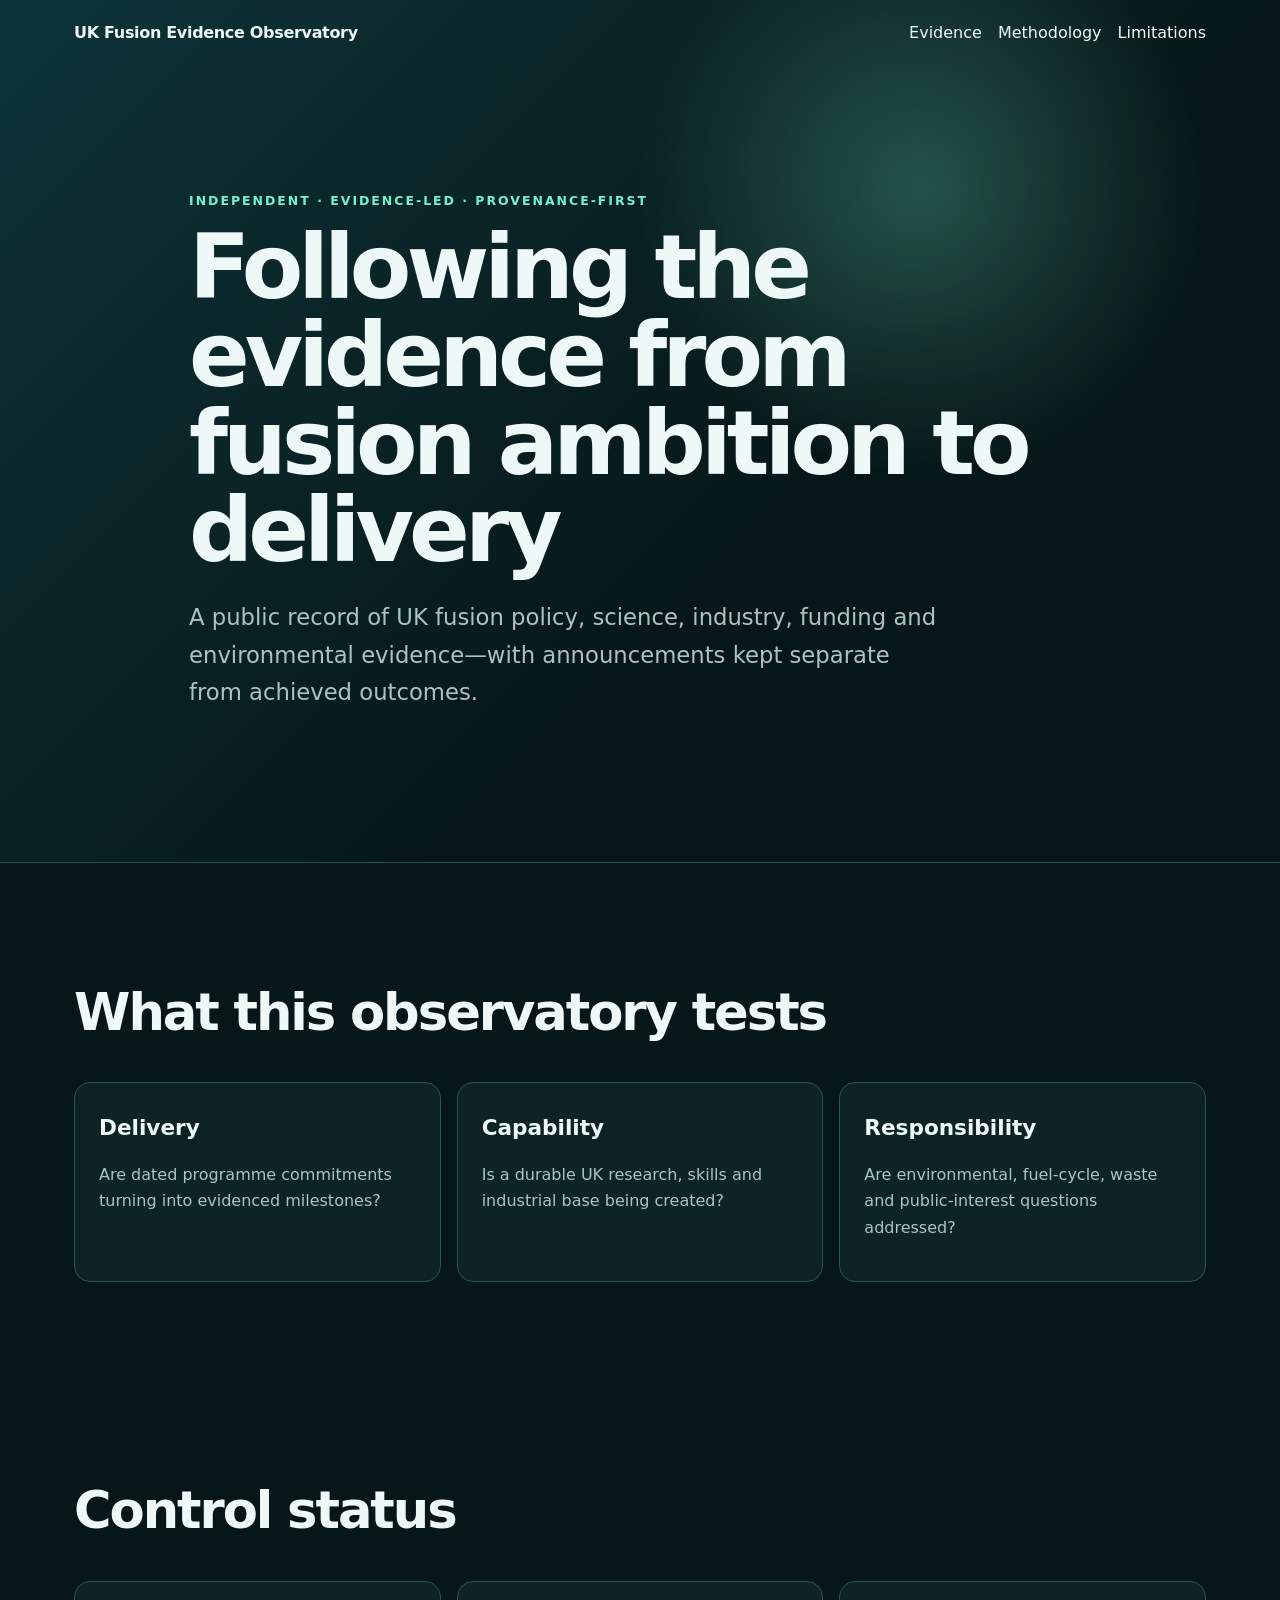
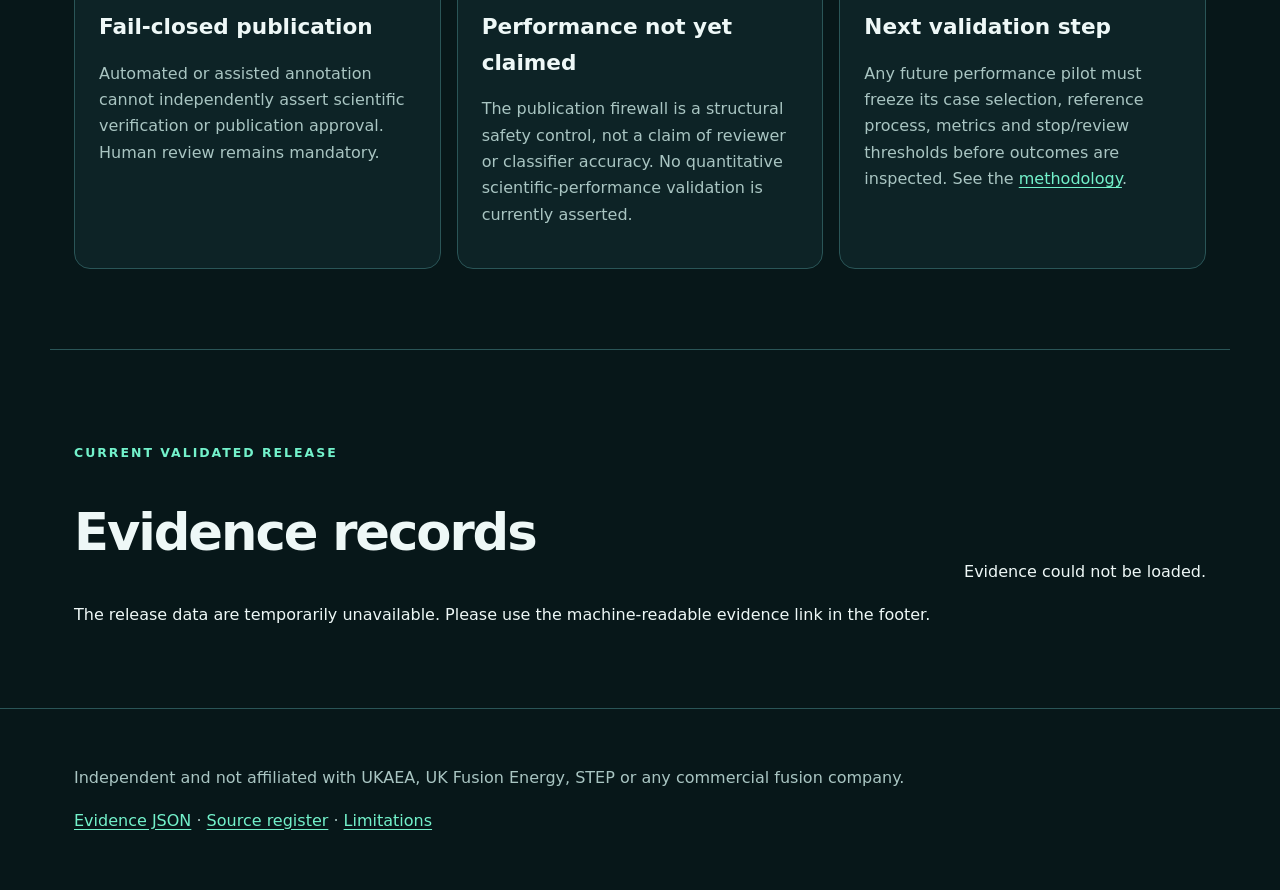
==== docs/index.html @ de103d36 "public: distinguish architectural controls from performance validation" ====
<!doctype html>
<html lang="en-GB">
<head>
  <meta charset="utf-8">
  <meta name="viewport" content="width=device-width, initial-scale=1">
  <meta name="description" content="Independent, evidence-led monitoring of UK fusion science, delivery, industry and environmental evidence.">
  <title>UK Fusion Evidence Observatory</title>
  <link rel="stylesheet" href="assets/styles.css">
  <script defer src="assets/app.js"></script>
</head>
<body>
  <a class="skip-link" href="#main">Skip to evidence</a>
  <header class="hero">
    <nav aria-label="Primary navigation">
      <a class="brand" href="index.html">UK Fusion Evidence Observatory</a>
      <div>
        <a href="#evidence">Evidence</a>
        <a href="methodology.html">Methodology</a>
        <a href="limitations.html">Limitations</a>
      </div>
    </nav>
    <div class="hero-copy">
      <p class="eyebrow">Independent · evidence-led · provenance-first</p>
      <h1>Following the evidence from fusion ambition to delivery</h1>
      <p class="lede">A public record of UK fusion policy, science, industry, funding and environmental evidence—with announcements kept separate from achieved outcomes.</p>
    </div>
  </header>
  <main id="main">
    <section class="principles" aria-labelledby="principles-title">
      <h2 id="principles-title">What this observatory tests</h2>
      <div class="grid">
        <article><h3>Delivery</h3><p>Are dated programme commitments turning into evidenced milestones?</p></article>
        <article><h3>Capability</h3><p>Is a durable UK research, skills and industrial base being created?</p></article>
        <article><h3>Responsibility</h3><p>Are environmental, fuel-cycle, waste and public-interest questions addressed?</p></article>
      </div>
    </section>
    <section class="principles" aria-labelledby="validation-title">
      <h2 id="validation-title">Control status</h2>
      <div class="grid">
        <article><h3>Fail-closed publication</h3><p>Automated or assisted annotation cannot independently assert scientific verification or publication approval. Human review remains mandatory.</p></article>
        <article><h3>Performance not yet claimed</h3><p>The publication firewall is a structural safety control, not a claim of reviewer or classifier accuracy. No quantitative scientific-performance validation is currently asserted.</p></article>
        <article><h3>Next validation step</h3><p>Any future performance pilot must freeze its case selection, reference process, metrics and stop/review thresholds before outcomes are inspected. See the <a href="methodology.html">methodology</a>.</p></article>
      </div>
    </section>
    <section id="evidence" class="evidence" aria-labelledby="evidence-title">
      <div class="section-heading">
        <div><p class="eyebrow">Current validated release</p><h2 id="evidence-title">Evidence records</h2></div>
        <p id="release-status" role="status">Loading validated evidence…</p>
      </div>
      <div id="evidence-list" class="records"></div>
      <noscript><p>JavaScript is required to display the evidence records. The JSON remains available in <a href="data/current/evidence.json">machine-readable form</a>.</p></noscript>
    </section>
  </main>
  <footer>
    <p>Independent and not affiliated with UKAEA, UK Fusion Energy, STEP or any commercial fusion company.</p>
    <p><a href="data/current/evidence.json">Evidence JSON</a> · <a href="data/current/sources.json">Source register</a> · <a href="limitations.html">Limitations</a></p>
  </footer>
</body>
</html>
---- docs/assets/styles.css ----
:root {
  color-scheme: dark;
  --ink: #eef8f7;
  --muted: #a9c5c2;
  --surface: #0d2326;
  --surface-2: #123338;
  --line: #2a5557;
  --accent: #73f2cb;
  --warm: #ffd27a;
  font-family: Inter, ui-sans-serif, system-ui, -apple-system, BlinkMacSystemFont, "Segoe UI", sans-serif;
}
* { box-sizing: border-box; }
html { scroll-behavior: smooth; }
body { margin: 0; background: #071719; color: var(--ink); line-height: 1.65; }
a { color: var(--accent); text-underline-offset: .2em; }
a:hover { text-decoration-thickness: .16em; }
.skip-link { position: absolute; left: -9999px; top: 1rem; background: white; color: #111; padding: .75rem 1rem; z-index: 3; }
.skip-link:focus { left: 1rem; }
nav { max-width: 1180px; margin: auto; padding: 1.25rem 1.5rem; display: flex; align-items: center; justify-content: space-between; gap: 1.5rem; }
nav div { display: flex; flex-wrap: wrap; gap: 1rem; }
nav a { color: var(--ink); text-decoration: none; }
.brand { font-weight: 800; letter-spacing: -.02em; }
.hero { min-height: 620px; background: radial-gradient(circle at 72% 22%, rgba(115,242,203,.26), transparent 25%), linear-gradient(135deg, #0d3439, #071719 60%); border-bottom: 1px solid var(--line); }
.hero-copy { max-width: 950px; margin: auto; padding: 7rem 1.5rem 8rem; }
.eyebrow { color: var(--accent); font-size: .78rem; text-transform: uppercase; letter-spacing: .16em; font-weight: 800; }
h1 { max-width: 16ch; font-size: clamp(2.8rem, 7vw, 6.3rem); line-height: .98; letter-spacing: -.055em; margin: .4rem 0 1.5rem; }
.lede { max-width: 760px; color: var(--muted); font-size: clamp(1.1rem, 2.2vw, 1.42rem); }
main section, .prose { max-width: 1180px; margin: auto; padding: 5rem 1.5rem; }
h2 { font-size: clamp(2rem, 4vw, 3.4rem); letter-spacing: -.04em; line-height: 1.05; }
.grid { display: grid; grid-template-columns: repeat(3, 1fr); gap: 1rem; }
.grid article, .record { background: var(--surface); border: 1px solid var(--line); border-radius: 1rem; padding: 1.5rem; }
.grid h3, .record h3 { font-size: 1.35rem; margin: .2rem 0 .6rem; }
.grid p, .record p { color: var(--muted); }
.evidence { border-top: 1px solid var(--line); }
.section-heading { display: flex; justify-content: space-between; align-items: end; gap: 2rem; }
.records { display: grid; gap: 1rem; }
.record-meta { color: var(--accent) !important; font-size: .78rem; text-transform: uppercase; letter-spacing: .08em; }
.limitation { border-left: 3px solid var(--warm); padding-left: 1rem; }
.page-header { background: var(--surface); border-bottom: 1px solid var(--line); }
.prose { max-width: 780px; min-height: 70vh; }
.prose h1 { font-size: clamp(2.7rem, 6vw, 5rem); }
.prose h2 { margin-top: 2.5rem; font-size: 1.8rem; }
.prose li { margin-bottom: .65rem; }
footer { border-top: 1px solid var(--line); color: var(--muted); padding: 2.5rem max(1.5rem, calc((100% - 1132px)/2)); }
@media (max-width: 720px) {
  nav, .section-heading { align-items: flex-start; flex-direction: column; }
  .grid { grid-template-columns: 1fr; }
  .hero { min-height: auto; }
  .hero-copy { padding-top: 4rem; padding-bottom: 5rem; }
}
@media (prefers-reduced-motion: reduce) { html { scroll-behavior: auto; } }
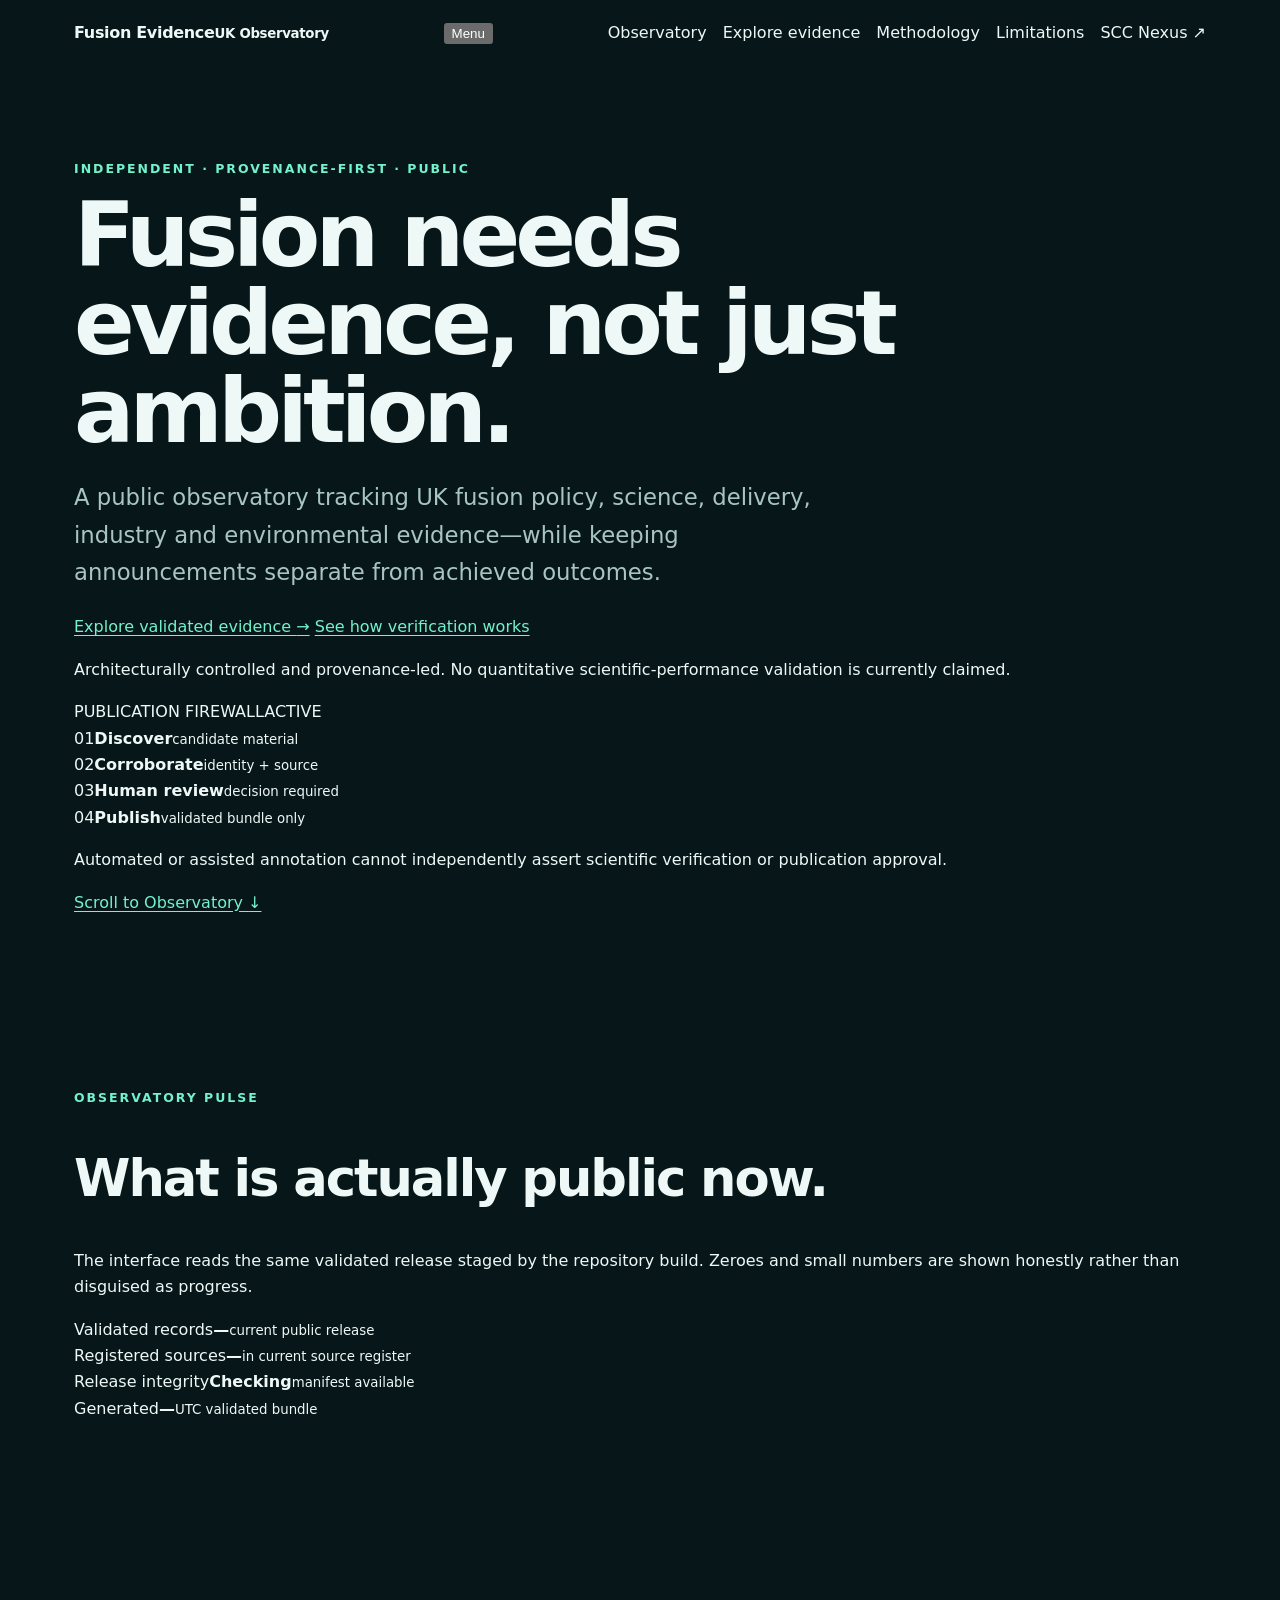
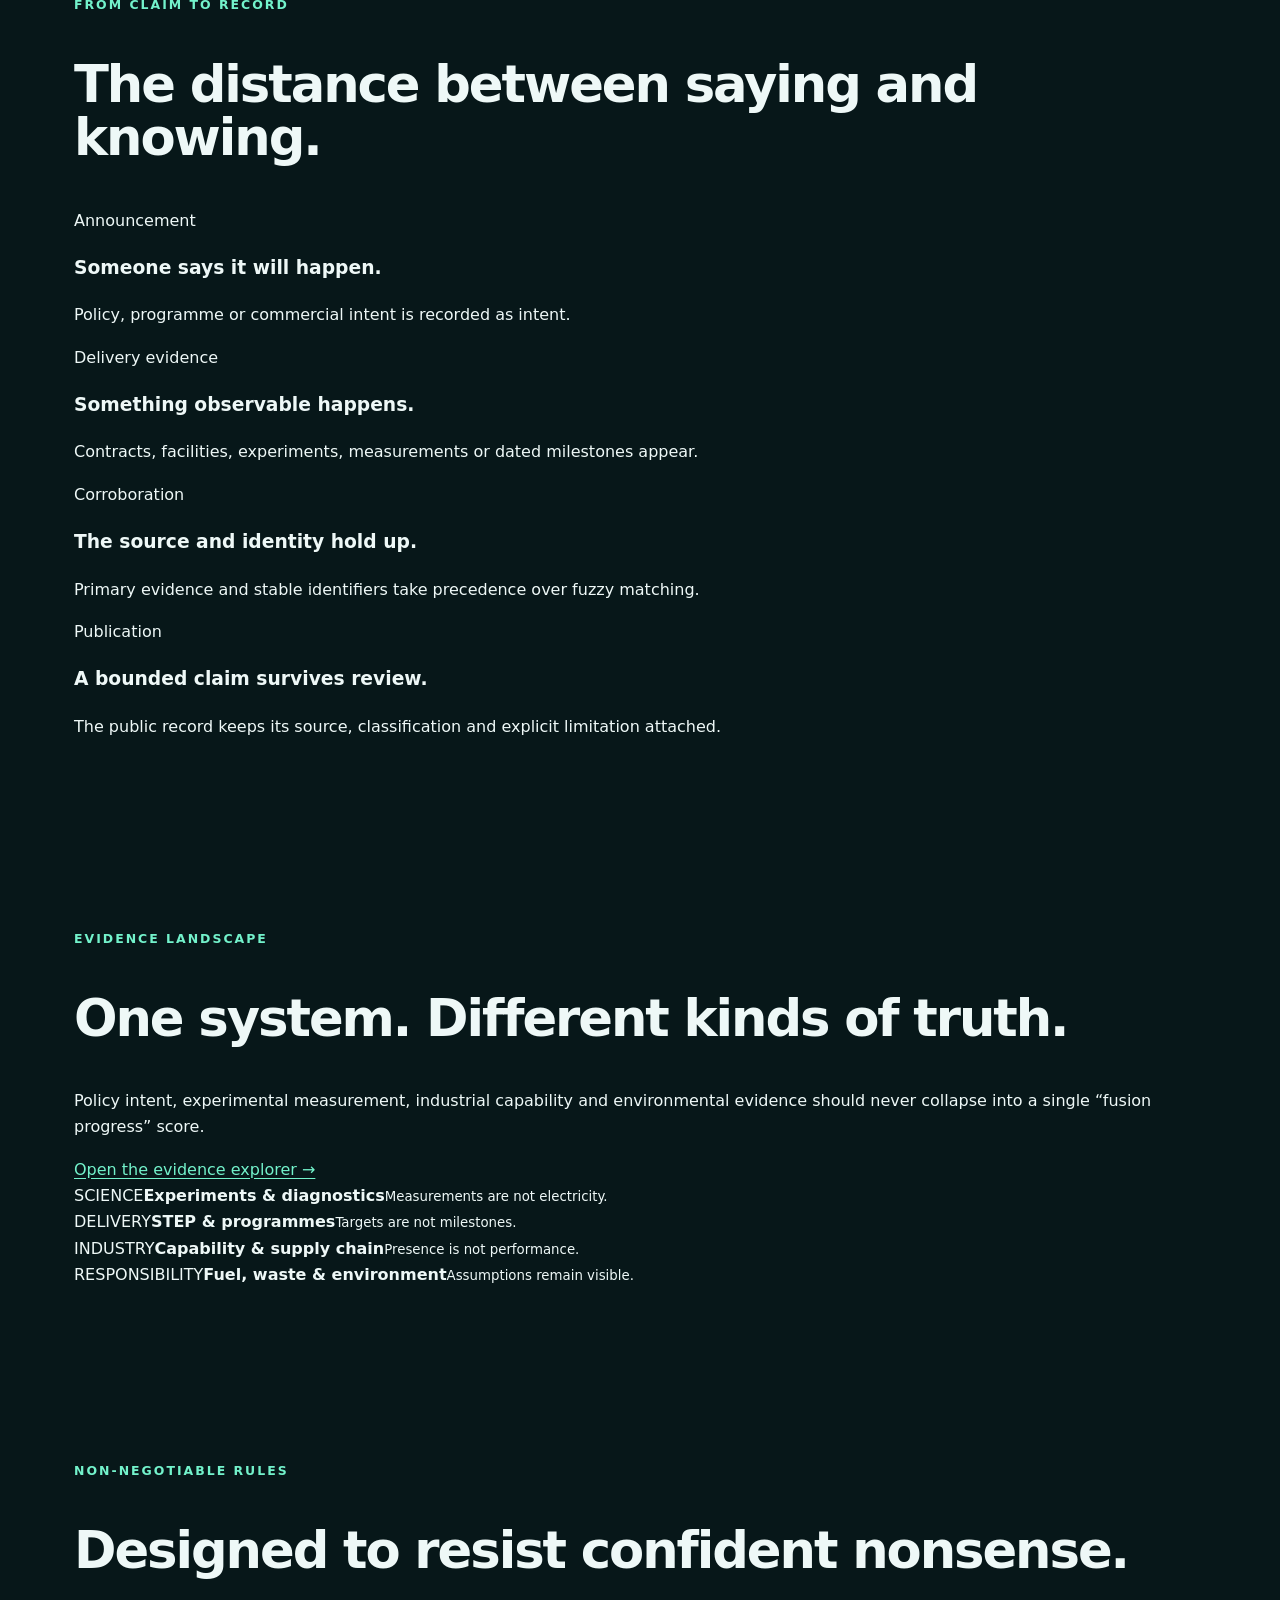
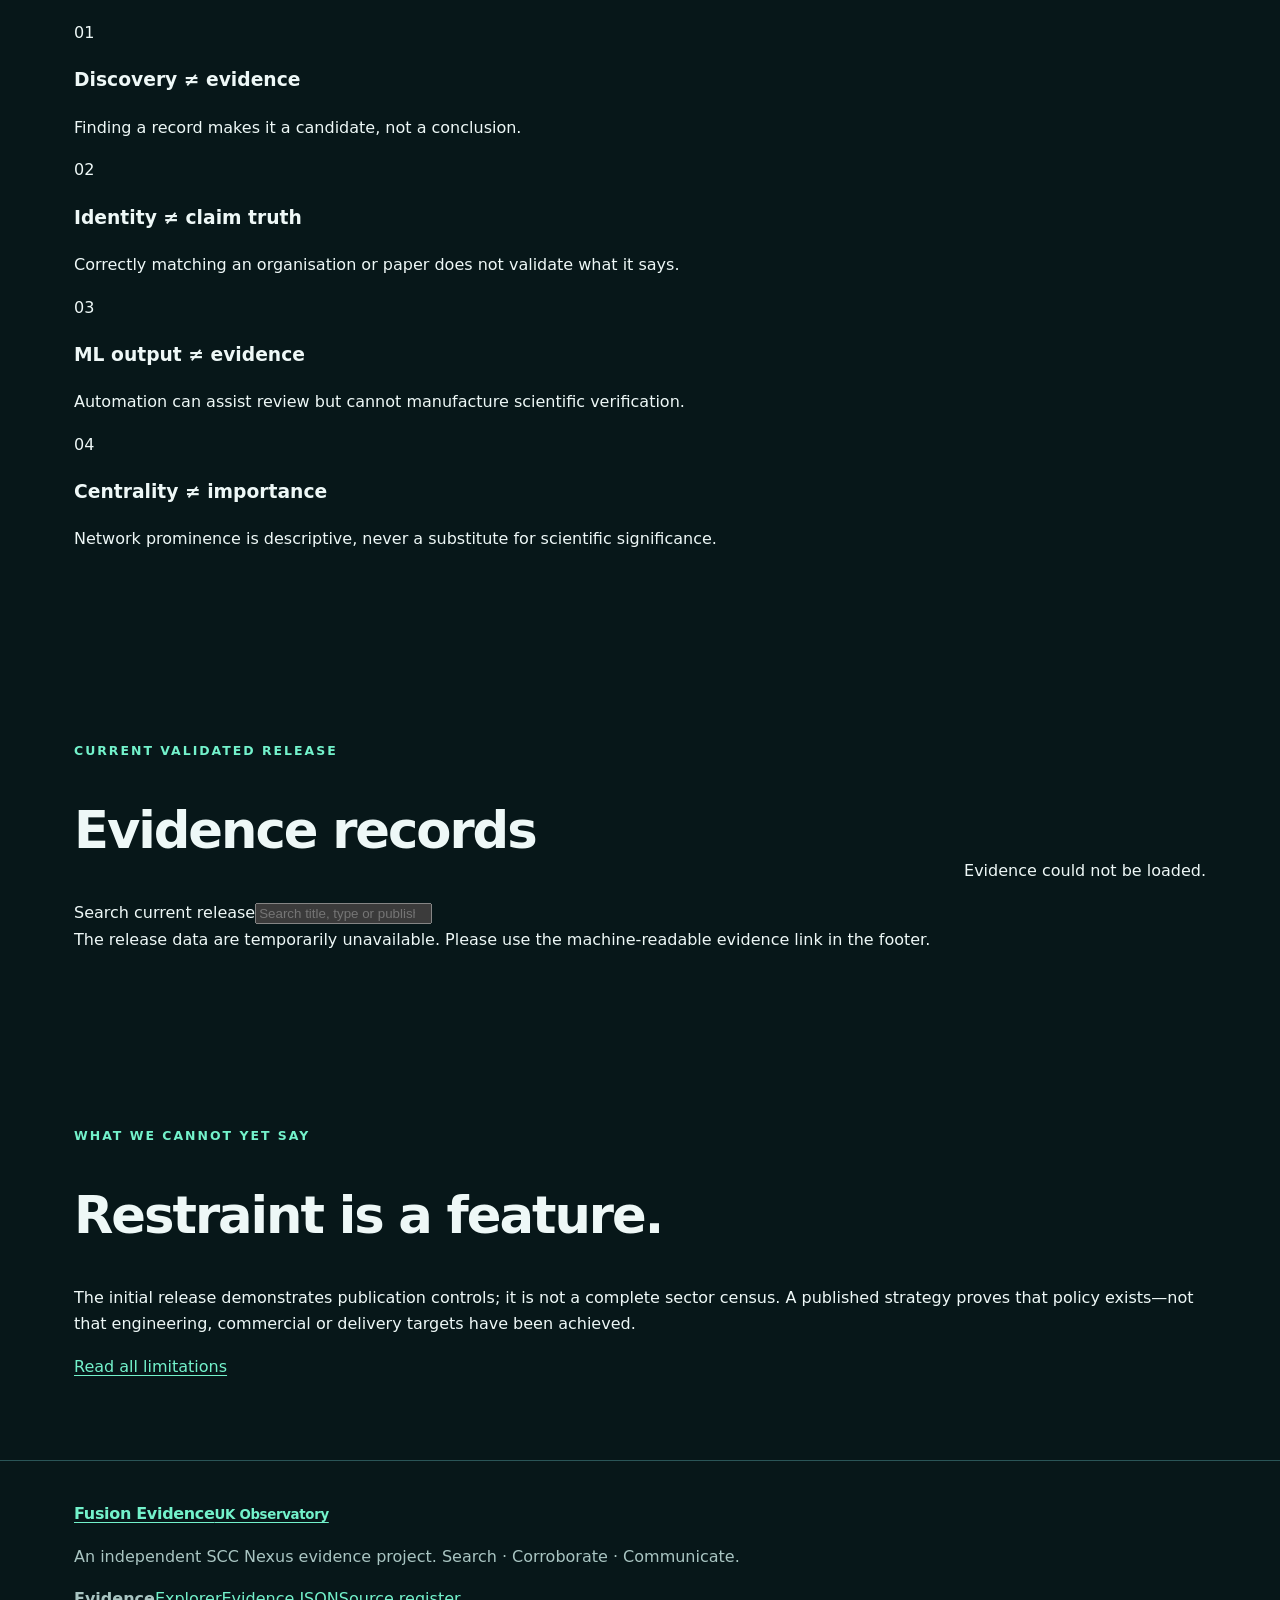
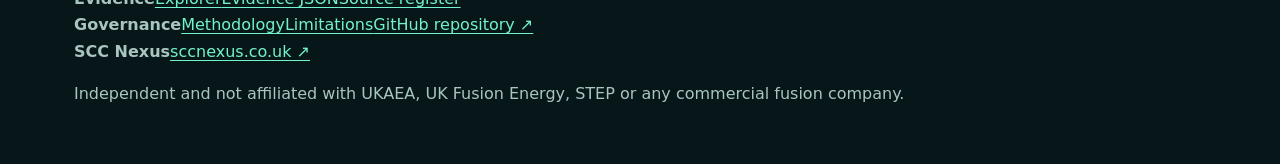
==== commit 1772bc4c: "docs: rebuild observatory homepage for website v2" ====
--- a/docs/index.html
+++ b/docs/index.html
@@ -1,59 +1,132 @@
 <!doctype html>
-<html lang="en-GB">
+<html lang="en-GB" data-theme="auto">
 <head>
   <meta charset="utf-8">
   <meta name="viewport" content="width=device-width, initial-scale=1">
-  <meta name="description" content="Independent, evidence-led monitoring of UK fusion science, delivery, industry and environmental evidence.">
-  <title>UK Fusion Evidence Observatory</title>
+  <meta name="description" content="Independent, provenance-first monitoring of UK fusion science, programme delivery, industry and environmental evidence.">
+  <meta name="theme-color" content="#071315">
+  <title>UK Fusion Evidence Observatory · Evidence before conclusion</title>
   <link rel="stylesheet" href="assets/styles.css">
   <script defer src="assets/app.js"></script>
 </head>
 <body>
   <a class="skip-link" href="#main">Skip to evidence</a>
-  <header class="hero">
-    <nav aria-label="Primary navigation">
-      <a class="brand" href="index.html">UK Fusion Evidence Observatory</a>
-      <div>
-        <a href="#evidence">Evidence</a>
+  <header class="site-header" data-header>
+    <nav class="nav-shell" aria-label="Primary navigation">
+      <a class="brand" href="index.html" aria-label="UK Fusion Evidence Observatory home">
+        <span class="brand-mark" aria-hidden="true"></span>
+        <span><strong>Fusion Evidence</strong><small>UK Observatory</small></span>
+      </a>
+      <button class="menu-toggle" type="button" aria-expanded="false" aria-controls="primary-links"><span></span><span></span><span></span><span class="sr-only">Menu</span></button>
+      <div class="nav-links" id="primary-links">
+        <a href="#pulse">Observatory</a>
+        <a href="explore.html">Explore evidence</a>
         <a href="methodology.html">Methodology</a>
         <a href="limitations.html">Limitations</a>
+        <a class="nav-cta" href="https://www.sccnexus.co.uk/" rel="noopener">SCC Nexus ↗</a>
       </div>
     </nav>
-    <div class="hero-copy">
-      <p class="eyebrow">Independent · evidence-led · provenance-first</p>
-      <h1>Following the evidence from fusion ambition to delivery</h1>
-      <p class="lede">A public record of UK fusion policy, science, industry, funding and environmental evidence—with announcements kept separate from achieved outcomes.</p>
-    </div>
   </header>
+
   <main id="main">
-    <section class="principles" aria-labelledby="principles-title">
-      <h2 id="principles-title">What this observatory tests</h2>
-      <div class="grid">
-        <article><h3>Delivery</h3><p>Are dated programme commitments turning into evidenced milestones?</p></article>
-        <article><h3>Capability</h3><p>Is a durable UK research, skills and industrial base being created?</p></article>
-        <article><h3>Responsibility</h3><p>Are environmental, fuel-cycle, waste and public-interest questions addressed?</p></article>
+    <section class="hero-v2" aria-labelledby="hero-title">
+      <div class="field" aria-hidden="true">
+        <div class="orbit orbit-a"></div><div class="orbit orbit-b"></div><div class="core"></div>
+      </div>
+      <div class="hero-grid shell">
+        <div class="hero-copy-v2 reveal">
+          <p class="eyebrow"><span class="status-dot"></span> Independent · provenance-first · public</p>
+          <h1 id="hero-title">Fusion needs <span class="kinetic">evidence</span>, not just ambition.</h1>
+          <p class="lede">A public observatory tracking UK fusion policy, science, delivery, industry and environmental evidence—while keeping announcements separate from achieved outcomes.</p>
+          <div class="hero-actions">
+            <a class="button button-primary" href="explore.html">Explore validated evidence <span aria-hidden="true">→</span></a>
+            <a class="button button-quiet" href="methodology.html">See how verification works</a>
+          </div>
+          <p class="hero-note">Architecturally controlled and provenance-led. No quantitative scientific-performance validation is currently claimed.</p>
+        </div>
+        <aside class="hero-console reveal" aria-label="Publication control status">
+          <div class="console-top"><span>PUBLICATION FIREWALL</span><span class="live-pill">ACTIVE</span></div>
+          <div class="console-path" aria-label="Evidence publication path">
+            <div><span>01</span><strong>Discover</strong><small>candidate material</small></div>
+            <div><span>02</span><strong>Corroborate</strong><small>identity + source</small></div>
+            <div><span>03</span><strong>Human review</strong><small>decision required</small></div>
+            <div class="active"><span>04</span><strong>Publish</strong><small>validated bundle only</small></div>
+          </div>
+          <p>Automated or assisted annotation cannot independently assert scientific verification or publication approval.</p>
+        </aside>
+      </div>
+      <a class="scroll-cue" href="#pulse">Scroll to Observatory <span aria-hidden="true">↓</span></a>
+    </section>
+
+    <section id="pulse" class="pulse-section section-pad">
+      <div class="shell">
+        <div class="section-intro reveal"><p class="eyebrow">Observatory pulse</p><h2>What is actually public now.</h2><p>The interface reads the same validated release staged by the repository build. Zeroes and small numbers are shown honestly rather than disguised as progress.</p></div>
+        <div class="metric-grid" aria-live="polite">
+          <article class="metric-card"><span class="metric-label">Validated records</span><strong class="metric-value" id="metric-records">—</strong><small>current public release</small></article>
+          <article class="metric-card"><span class="metric-label">Registered sources</span><strong class="metric-value" id="metric-sources">—</strong><small>in current source register</small></article>
+          <article class="metric-card"><span class="metric-label">Release integrity</span><strong class="metric-value metric-word" id="metric-integrity">Checking</strong><small>manifest available</small></article>
+          <article class="metric-card"><span class="metric-label">Generated</span><strong class="metric-value metric-date" id="metric-date">—</strong><small>UTC validated bundle</small></article>
+        </div>
       </div>
     </section>
-    <section class="principles" aria-labelledby="validation-title">
-      <h2 id="validation-title">Control status</h2>
-      <div class="grid">
-        <article><h3>Fail-closed publication</h3><p>Automated or assisted annotation cannot independently assert scientific verification or publication approval. Human review remains mandatory.</p></article>
-        <article><h3>Performance not yet claimed</h3><p>The publication firewall is a structural safety control, not a claim of reviewer or classifier accuracy. No quantitative scientific-performance validation is currently asserted.</p></article>
-        <article><h3>Next validation step</h3><p>Any future performance pilot must freeze its case selection, reference process, metrics and stop/review thresholds before outcomes are inspected. See the <a href="methodology.html">methodology</a>.</p></article>
+
+    <section class="journey section-pad" aria-labelledby="journey-title">
+      <div class="shell">
+        <div class="section-intro reveal"><p class="eyebrow">From claim to record</p><h2 id="journey-title">The distance between saying and knowing.</h2></div>
+        <div class="journey-track reveal">
+          <article><span>Announcement</span><h3>Someone says it will happen.</h3><p>Policy, programme or commercial intent is recorded as intent.</p></article>
+          <article><span>Delivery evidence</span><h3>Something observable happens.</h3><p>Contracts, facilities, experiments, measurements or dated milestones appear.</p></article>
+          <article><span>Corroboration</span><h3>The source and identity hold up.</h3><p>Primary evidence and stable identifiers take precedence over fuzzy matching.</p></article>
+          <article><span>Publication</span><h3>A bounded claim survives review.</h3><p>The public record keeps its source, classification and explicit limitation attached.</p></article>
+        </div>
       </div>
     </section>
-    <section id="evidence" class="evidence" aria-labelledby="evidence-title">
-      <div class="section-heading">
-        <div><p class="eyebrow">Current validated release</p><h2 id="evidence-title">Evidence records</h2></div>
-        <p id="release-status" role="status">Loading validated evidence…</p>
+
+    <section class="landscape section-pad" aria-labelledby="landscape-title">
+      <div class="shell landscape-grid">
+        <div class="section-intro reveal"><p class="eyebrow">Evidence landscape</p><h2 id="landscape-title">One system. Different kinds of truth.</h2><p>Policy intent, experimental measurement, industrial capability and environmental evidence should never collapse into a single “fusion progress” score.</p><a class="text-link" href="explore.html">Open the evidence explorer →</a></div>
+        <div class="domain-map reveal" aria-label="Fusion evidence domains">
+          <article class="domain domain-science"><span>SCIENCE</span><strong>Experiments & diagnostics</strong><small>Measurements are not electricity.</small></article>
+          <article class="domain domain-delivery"><span>DELIVERY</span><strong>STEP & programmes</strong><small>Targets are not milestones.</small></article>
+          <article class="domain domain-industry"><span>INDUSTRY</span><strong>Capability & supply chain</strong><small>Presence is not performance.</small></article>
+          <article class="domain domain-responsibility"><span>RESPONSIBILITY</span><strong>Fuel, waste & environment</strong><small>Assumptions remain visible.</small></article>
+        </div>
       </div>
-      <div id="evidence-list" class="records"></div>
-      <noscript><p>JavaScript is required to display the evidence records. The JSON remains available in <a href="data/current/evidence.json">machine-readable form</a>.</p></noscript>
+    </section>
+
+    <section class="principles-v2 section-pad" aria-labelledby="principles-title">
+      <div class="shell">
+        <div class="section-intro reveal"><p class="eyebrow">Non-negotiable rules</p><h2 id="principles-title">Designed to resist confident nonsense.</h2></div>
+        <div class="rule-grid reveal">
+          <article><span>01</span><h3>Discovery ≠ evidence</h3><p>Finding a record makes it a candidate, not a conclusion.</p></article>
+          <article><span>02</span><h3>Identity ≠ claim truth</h3><p>Correctly matching an organisation or paper does not validate what it says.</p></article>
+          <article><span>03</span><h3>ML output ≠ evidence</h3><p>Automation can assist review but cannot manufacture scientific verification.</p></article>
+          <article><span>04</span><h3>Centrality ≠ importance</h3><p>Network prominence is descriptive, never a substitute for scientific significance.</p></article>
+        </div>
+      </div>
+    </section>
+
+    <section id="evidence" class="evidence-v2 section-pad" aria-labelledby="evidence-title">
+      <div class="shell">
+        <div class="section-heading reveal"><div><p class="eyebrow">Current validated release</p><h2 id="evidence-title">Evidence records</h2></div><p id="release-status" class="release-status" role="status">Loading validated evidence…</p></div>
+        <div class="evidence-toolbar reveal"><label for="evidence-search">Search current release</label><input id="evidence-search" type="search" placeholder="Search title, type or publisher…" autocomplete="off"></div>
+        <div id="evidence-list" class="records records-v2"></div>
+        <noscript><p>JavaScript is required to display evidence cards. The JSON remains available in <a href="data/current/evidence.json">machine-readable form</a>.</p></noscript>
+      </div>
+    </section>
+
+    <section class="limits-callout section-pad" aria-labelledby="limits-title">
+      <div class="shell limits-grid reveal"><div><p class="eyebrow">What we cannot yet say</p><h2 id="limits-title">Restraint is a feature.</h2></div><div><p>The initial release demonstrates publication controls; it is not a complete sector census. A published strategy proves that policy exists—not that engineering, commercial or delivery targets have been achieved.</p><a class="button button-quiet" href="limitations.html">Read all limitations</a></div></div>
     </section>
   </main>
-  <footer>
-    <p>Independent and not affiliated with UKAEA, UK Fusion Energy, STEP or any commercial fusion company.</p>
-    <p><a href="data/current/evidence.json">Evidence JSON</a> · <a href="data/current/sources.json">Source register</a> · <a href="limitations.html">Limitations</a></p>
+
+  <footer class="site-footer">
+    <div class="shell footer-grid">
+      <div><a class="brand footer-brand" href="index.html"><span class="brand-mark" aria-hidden="true"></span><span><strong>Fusion Evidence</strong><small>UK Observatory</small></span></a><p>An independent SCC Nexus evidence project. Search · Corroborate · Communicate.</p></div>
+      <div><strong>Evidence</strong><a href="explore.html">Explorer</a><a href="data/current/evidence.json">Evidence JSON</a><a href="data/current/sources.json">Source register</a></div>
+      <div><strong>Governance</strong><a href="methodology.html">Methodology</a><a href="limitations.html">Limitations</a><a href="https://github.com/sccnexusdata/UK-Fusion-Evidence-Observatory" rel="noopener">GitHub repository ↗</a></div>
+      <div><strong>SCC Nexus</strong><a href="https://www.sccnexus.co.uk/" rel="noopener">sccnexus.co.uk ↗</a><p>Independent and not affiliated with UKAEA, UK Fusion Energy, STEP or any commercial fusion company.</p></div>
+    </div>
   </footer>
 </body>
 </html>
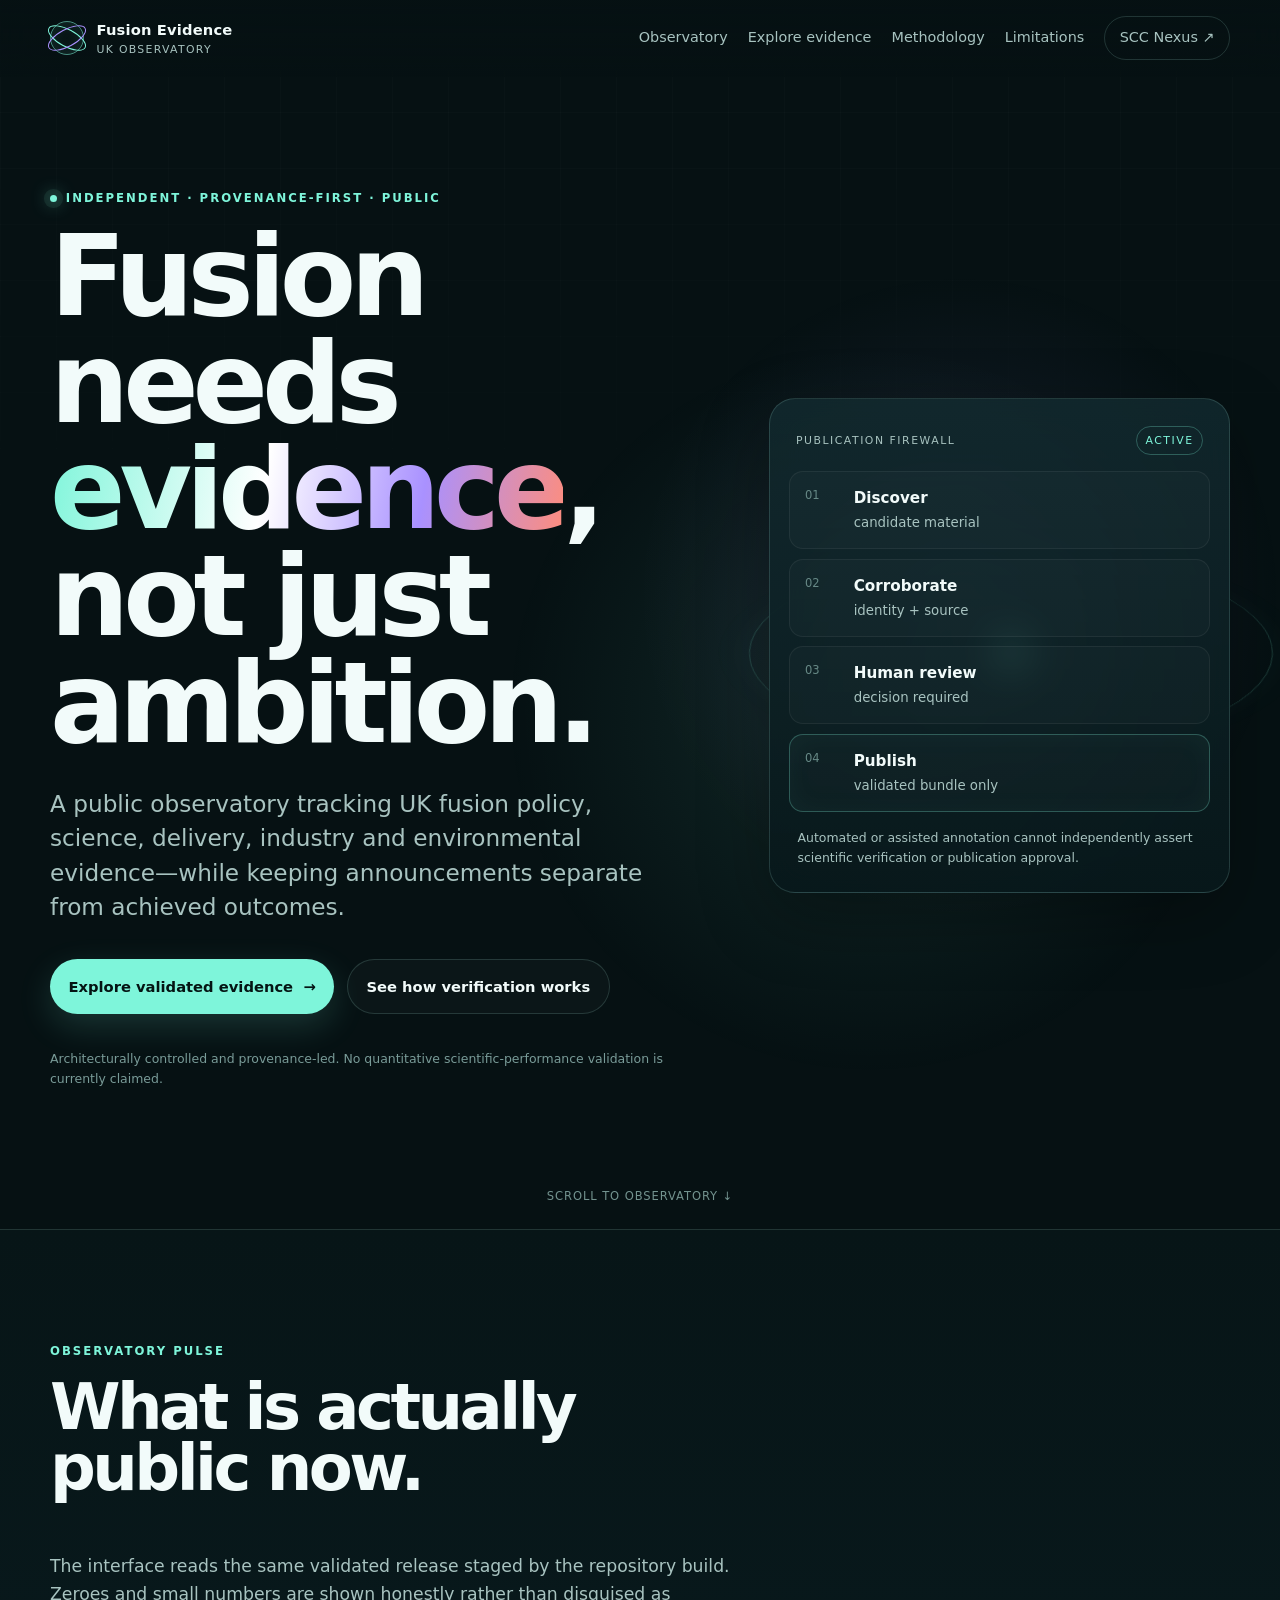
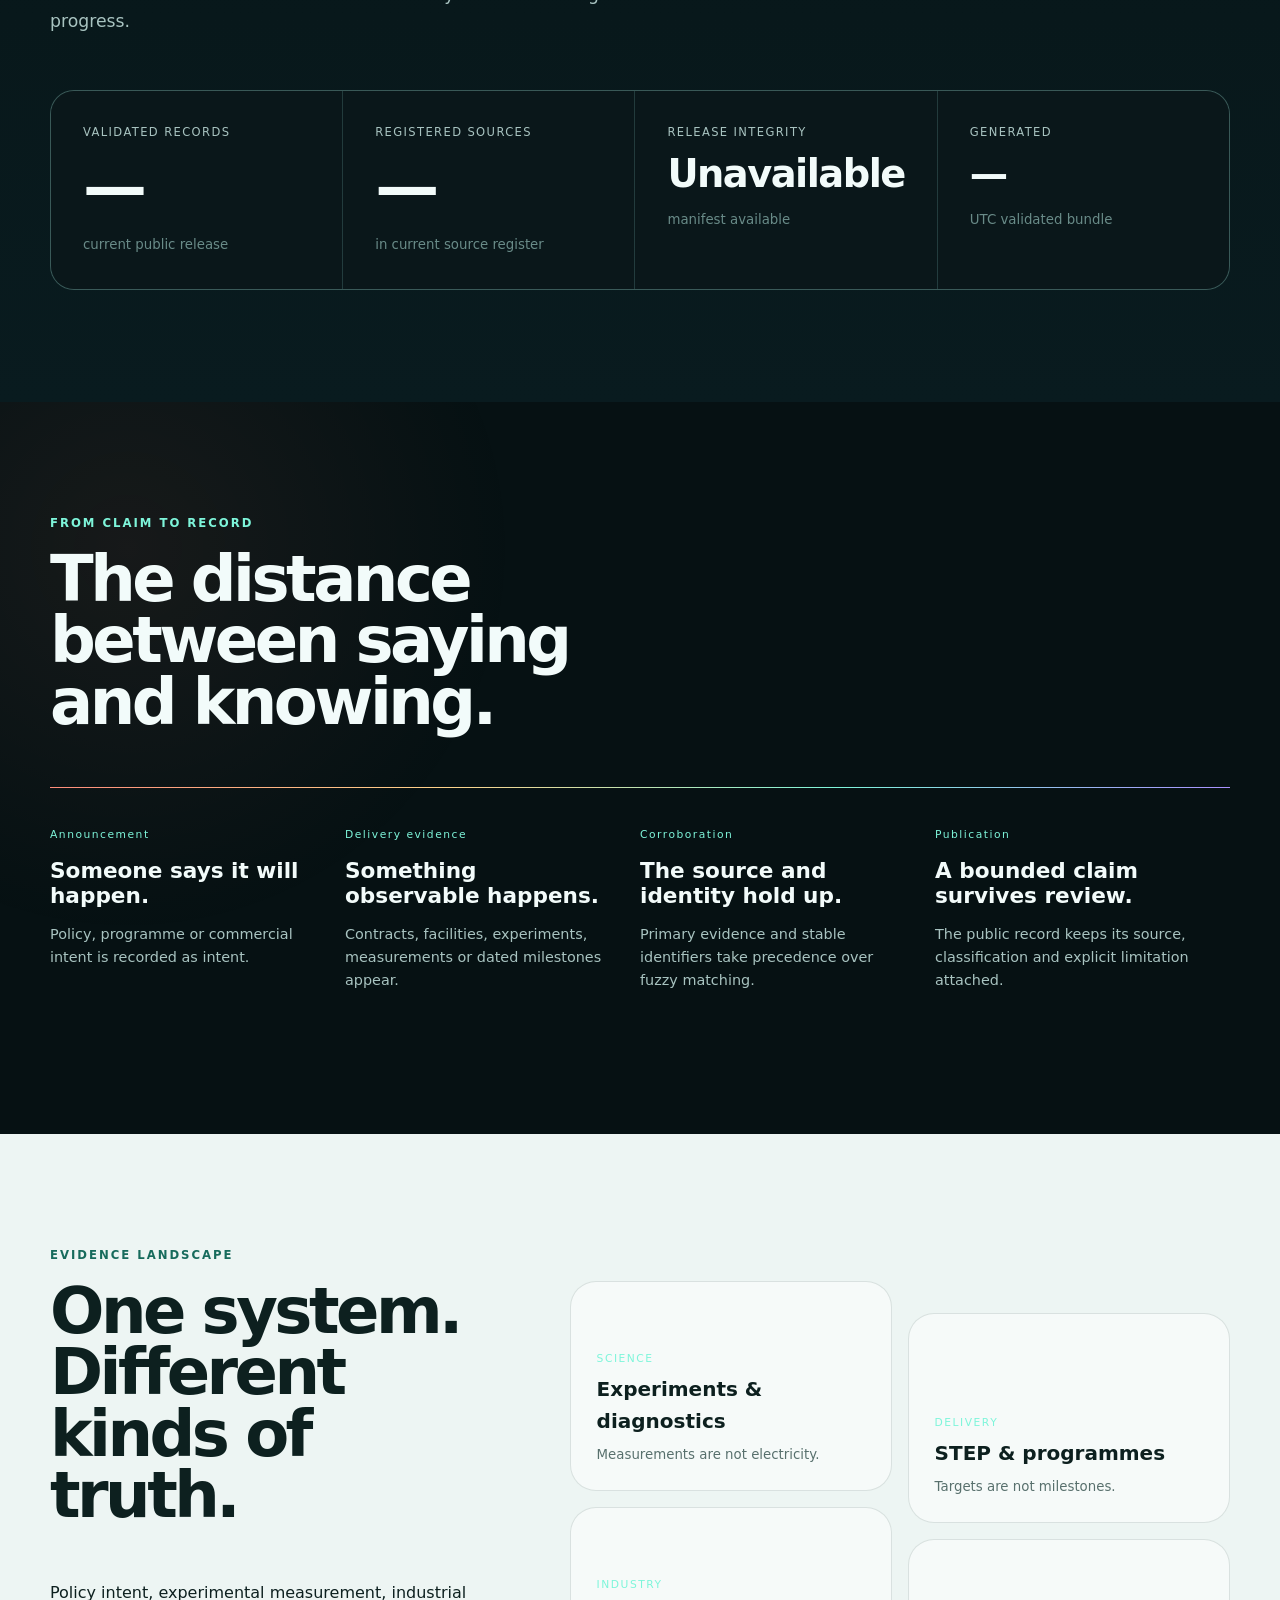
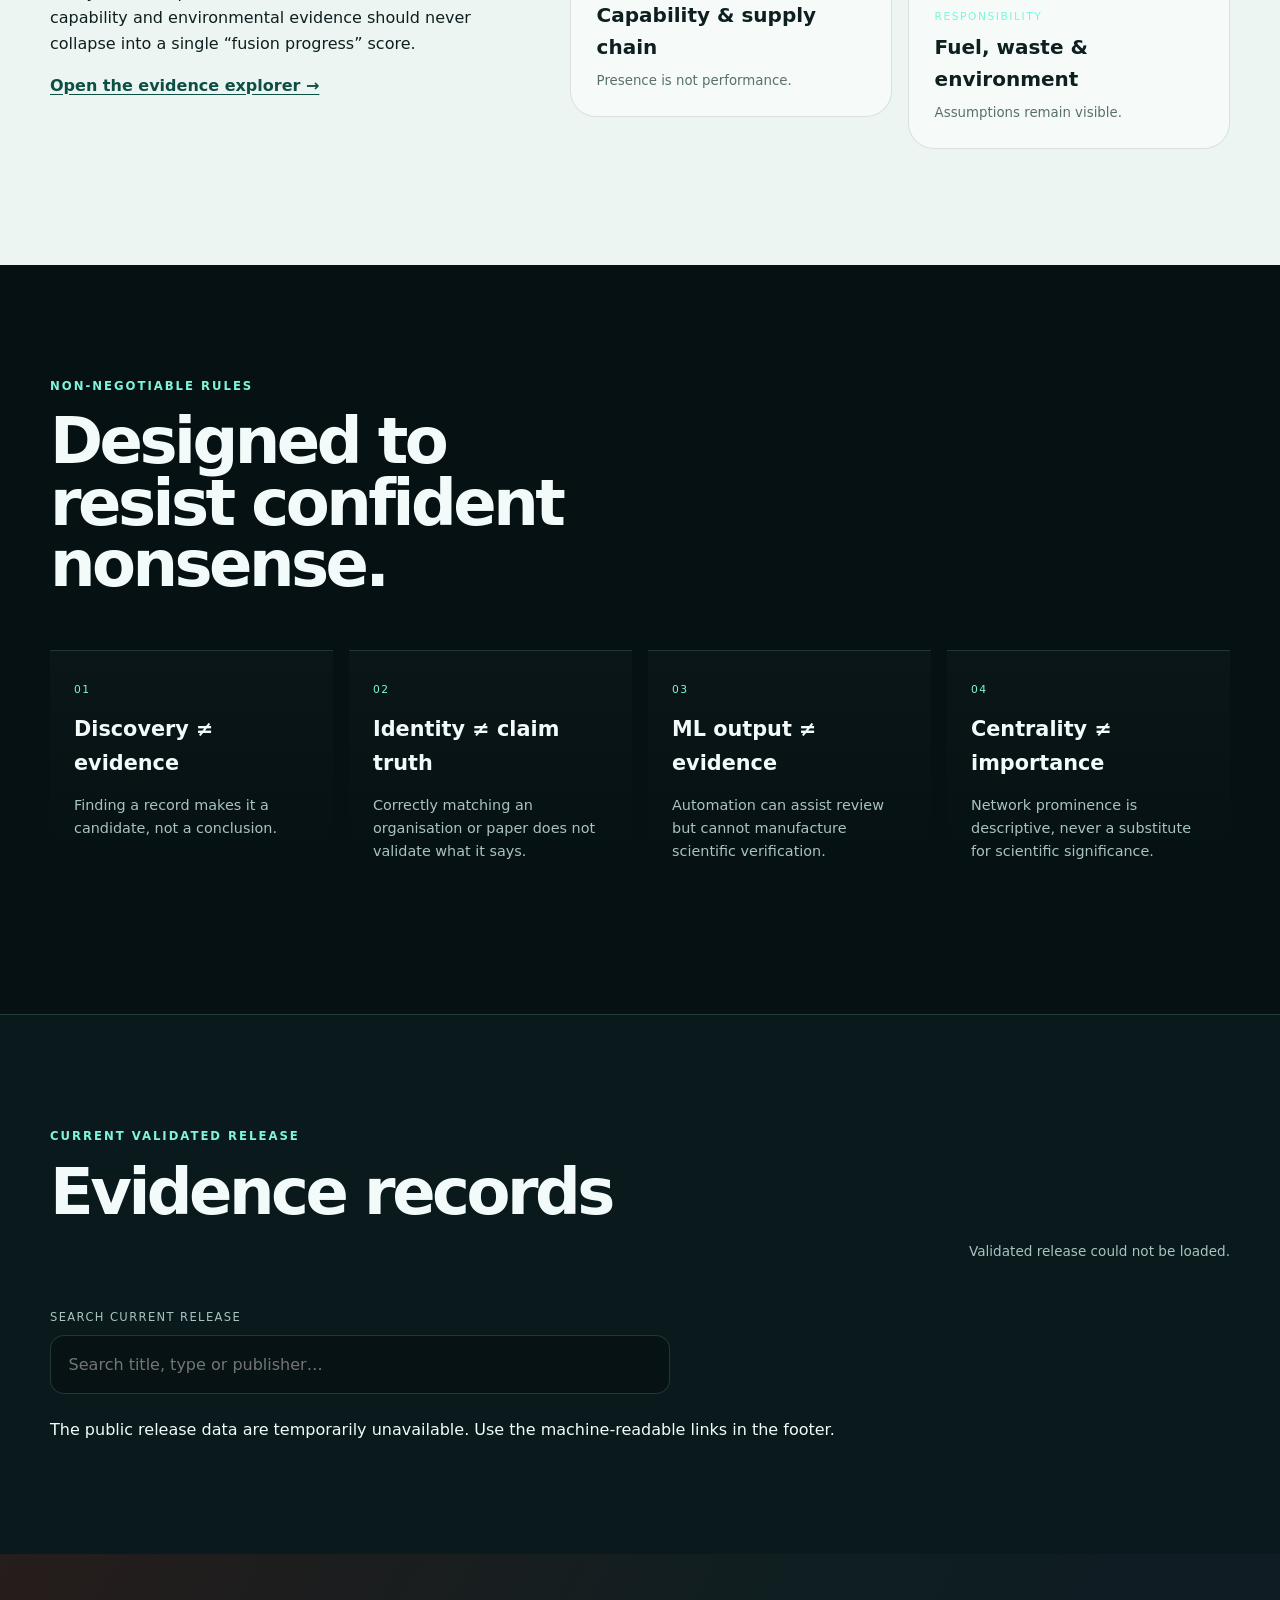
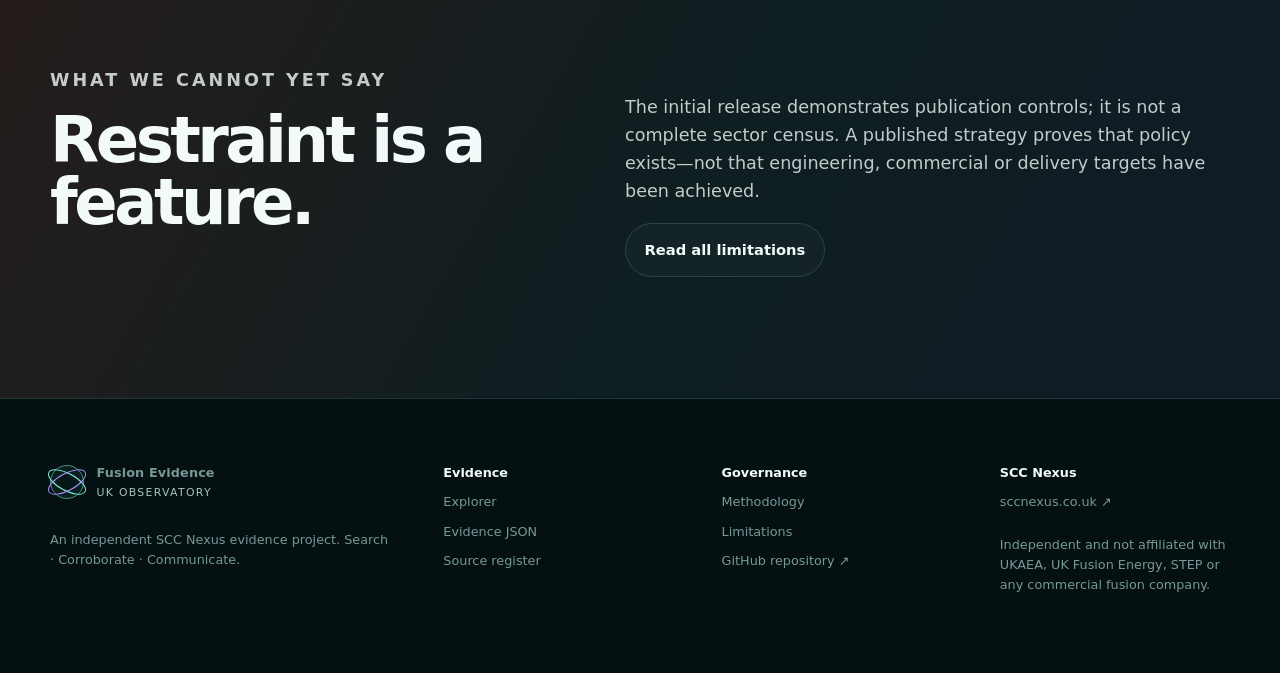
==== commit 79f59a33: "Add Google Search Console verification tag" ====
--- a/docs/index.html
+++ b/docs/index.html
@@ -2,6 +2,7 @@
 <html lang="en-GB" data-theme="auto">
 <head>
   <meta charset="utf-8">
+  <meta name="google-site-verification" content="RYrH8t_pa5BmcQLQlbTDPkTwV6LWl6_YxjYfyxT84Uo">
   <meta name="viewport" content="width=device-width, initial-scale=1">
   <meta name="description" content="Independent, provenance-first monitoring of UK fusion science, programme delivery, industry and environmental evidence.">
   <meta name="theme-color" content="#071315">
--- a/docs/assets/styles.css
+++ b/docs/assets/styles.css
@@ -1,51 +1 @@
-:root {
-  color-scheme: dark;
-  --ink: #eef8f7;
-  --muted: #a9c5c2;
-  --surface: #0d2326;
-  --surface-2: #123338;
-  --line: #2a5557;
-  --accent: #73f2cb;
-  --warm: #ffd27a;
-  font-family: Inter, ui-sans-serif, system-ui, -apple-system, BlinkMacSystemFont, "Segoe UI", sans-serif;
-}
-* { box-sizing: border-box; }
-html { scroll-behavior: smooth; }
-body { margin: 0; background: #071719; color: var(--ink); line-height: 1.65; }
-a { color: var(--accent); text-underline-offset: .2em; }
-a:hover { text-decoration-thickness: .16em; }
-.skip-link { position: absolute; left: -9999px; top: 1rem; background: white; color: #111; padding: .75rem 1rem; z-index: 3; }
-.skip-link:focus { left: 1rem; }
-nav { max-width: 1180px; margin: auto; padding: 1.25rem 1.5rem; display: flex; align-items: center; justify-content: space-between; gap: 1.5rem; }
-nav div { display: flex; flex-wrap: wrap; gap: 1rem; }
-nav a { color: var(--ink); text-decoration: none; }
-.brand { font-weight: 800; letter-spacing: -.02em; }
-.hero { min-height: 620px; background: radial-gradient(circle at 72% 22%, rgba(115,242,203,.26), transparent 25%), linear-gradient(135deg, #0d3439, #071719 60%); border-bottom: 1px solid var(--line); }
-.hero-copy { max-width: 950px; margin: auto; padding: 7rem 1.5rem 8rem; }
-.eyebrow { color: var(--accent); font-size: .78rem; text-transform: uppercase; letter-spacing: .16em; font-weight: 800; }
-h1 { max-width: 16ch; font-size: clamp(2.8rem, 7vw, 6.3rem); line-height: .98; letter-spacing: -.055em; margin: .4rem 0 1.5rem; }
-.lede { max-width: 760px; color: var(--muted); font-size: clamp(1.1rem, 2.2vw, 1.42rem); }
-main section, .prose { max-width: 1180px; margin: auto; padding: 5rem 1.5rem; }
-h2 { font-size: clamp(2rem, 4vw, 3.4rem); letter-spacing: -.04em; line-height: 1.05; }
-.grid { display: grid; grid-template-columns: repeat(3, 1fr); gap: 1rem; }
-.grid article, .record { background: var(--surface); border: 1px solid var(--line); border-radius: 1rem; padding: 1.5rem; }
-.grid h3, .record h3 { font-size: 1.35rem; margin: .2rem 0 .6rem; }
-.grid p, .record p { color: var(--muted); }
-.evidence { border-top: 1px solid var(--line); }
-.section-heading { display: flex; justify-content: space-between; align-items: end; gap: 2rem; }
-.records { display: grid; gap: 1rem; }
-.record-meta { color: var(--accent) !important; font-size: .78rem; text-transform: uppercase; letter-spacing: .08em; }
-.limitation { border-left: 3px solid var(--warm); padding-left: 1rem; }
-.page-header { background: var(--surface); border-bottom: 1px solid var(--line); }
-.prose { max-width: 780px; min-height: 70vh; }
-.prose h1 { font-size: clamp(2.7rem, 6vw, 5rem); }
-.prose h2 { margin-top: 2.5rem; font-size: 1.8rem; }
-.prose li { margin-bottom: .65rem; }
-footer { border-top: 1px solid var(--line); color: var(--muted); padding: 2.5rem max(1.5rem, calc((100% - 1132px)/2)); }
-@media (max-width: 720px) {
-  nav, .section-heading { align-items: flex-start; flex-direction: column; }
-  .grid { grid-template-columns: 1fr; }
-  .hero { min-height: auto; }
-  .hero-copy { padding-top: 4rem; padding-bottom: 5rem; }
-}
-@media (prefers-reduced-motion: reduce) { html { scroll-behavior: auto; } }
+:root{color-scheme:dark;--bg:#061113;--bg2:#0a171a;--surface:#0e2024;--surface2:#132a2f;--ink:#f2fbfa;--muted:#a8c3c0;--line:rgba(172,239,231,.16);--cyan:#7ef5da;--violet:#a991ff;--coral:#ff8d7b;--warm:#ffd38a;--shadow:0 24px 70px rgba(0,0,0,.28);font-family:Inter,ui-sans-serif,system-ui,-apple-system,BlinkMacSystemFont,"Segoe UI",sans-serif}*{box-sizing:border-box}html{scroll-behavior:smooth}body{margin:0;background:var(--bg);color:var(--ink);line-height:1.6;overflow-x:hidden}body:before{content:"";position:fixed;inset:0;pointer-events:none;background-image:linear-gradient(rgba(255,255,255,.018) 1px,transparent 1px),linear-gradient(90deg,rgba(255,255,255,.018) 1px,transparent 1px);background-size:56px 56px;mask-image:linear-gradient(to bottom,black,transparent 70%);z-index:-1}a{color:var(--cyan);text-underline-offset:.2em}.shell{width:min(1180px,calc(100% - 3rem));margin-inline:auto}.sr-only{position:absolute;width:1px;height:1px;padding:0;margin:-1px;overflow:hidden;clip:rect(0,0,0,0);white-space:nowrap;border:0}.skip-link{position:absolute;left:-9999px;top:1rem;background:#fff;color:#111;padding:.75rem 1rem;z-index:99}.skip-link:focus{left:1rem}.site-header,.page-header{position:sticky;top:0;z-index:50;border-bottom:1px solid transparent;background:linear-gradient(to bottom,rgba(6,17,19,.92),rgba(6,17,19,.7));backdrop-filter:blur(18px)}.site-header.scrolled,.page-header{border-color:var(--line)}.nav-shell,nav{width:min(1180px,calc(100% - 3rem));margin:auto;min-height:76px;display:flex;align-items:center;justify-content:space-between;gap:2rem}.brand{display:inline-flex;align-items:center;gap:.78rem;color:var(--ink);text-decoration:none}.brand-mark{width:34px;height:34px;border:1px solid rgba(126,245,218,.55);border-radius:50%;position:relative;box-shadow:inset 0 0 18px rgba(126,245,218,.13)}.brand-mark:before,.brand-mark:after{content:"";position:absolute;inset:7px -5px;border:1px solid var(--cyan);border-radius:50%;transform:rotate(28deg)}.brand-mark:after{transform:rotate(-28deg);border-color:var(--violet)}.brand strong,.brand small{display:block}.brand strong{font-size:.92rem;letter-spacing:.01em}.brand small{font-size:.68rem;color:var(--muted);letter-spacing:.12em;text-transform:uppercase}.nav-links{display:flex;align-items:center;gap:1.25rem}.nav-links a,nav>div>a{color:var(--muted);font-size:.9rem;text-decoration:none}.nav-links a:hover,nav>div>a:hover{color:var(--ink)}.nav-cta{padding:.62rem .9rem;border:1px solid var(--line);border-radius:999px}.menu-toggle{display:none;background:transparent;border:0;padding:.5rem}.menu-toggle span:not(.sr-only){display:block;width:24px;height:1px;background:var(--ink);margin:5px 0}.section-pad{padding:7rem 0}.eyebrow{display:flex;align-items:center;gap:.55rem;color:var(--cyan);font-size:.73rem;letter-spacing:.17em;text-transform:uppercase;font-weight:800;margin:0 0 1rem}.status-dot{width:7px;height:7px;border-radius:50%;background:var(--cyan);box-shadow:0 0 0 6px rgba(126,245,218,.08),0 0 18px var(--cyan)}h1,h2,h3{margin-top:0}h1,h2{letter-spacing:-.055em;line-height:.96}h2{font-size:clamp(2.45rem,5vw,4.7rem);max-width:13ch}.section-intro{max-width:780px;margin-bottom:3.4rem}.section-intro>p:last-child{max-width:680px;color:var(--muted);font-size:1.08rem}.hero-v2{min-height:calc(100vh - 76px);position:relative;display:grid;align-items:center;border-bottom:1px solid var(--line);overflow:hidden;background:radial-gradient(circle at 75% 45%,rgba(169,145,255,.11),transparent 28%),radial-gradient(circle at 68% 55%,rgba(126,245,218,.1),transparent 34%)}.hero-grid{display:grid;grid-template-columns:1.15fr .85fr;gap:6rem;align-items:center;padding:7rem 0 8rem;position:relative;z-index:2}.hero-copy-v2 h1{font-size:clamp(4rem,8.7vw,8.8rem);max-width:8.7ch;margin:.2rem 0 1.8rem}.kinetic{background:linear-gradient(100deg,var(--cyan),#fff 42%,var(--violet) 72%,var(--coral));-webkit-background-clip:text;background-clip:text;color:transparent;font-weight:800}.lede{max-width:720px;color:var(--muted);font-size:clamp(1.15rem,2vw,1.45rem);line-height:1.48}.hero-actions{display:flex;flex-wrap:wrap;gap:.8rem;margin:2.2rem 0}.button{display:inline-flex;align-items:center;gap:.65rem;text-decoration:none;padding:.9rem 1.15rem;border-radius:999px;font-weight:750;font-size:.92rem;transition:transform .2s ease,border-color .2s ease,background .2s ease}.button:hover{transform:translateY(-2px)}.button-primary{color:#041413;background:var(--cyan);box-shadow:0 12px 34px rgba(126,245,218,.16)}.button-quiet{color:var(--ink);border:1px solid var(--line);background:rgba(255,255,255,.025)}.hero-note{color:#799b98;font-size:.78rem;max-width:650px}.hero-console{background:linear-gradient(180deg,rgba(18,42,47,.84),rgba(8,24,27,.92));border:1px solid var(--line);border-radius:26px;padding:1.2rem;box-shadow:var(--shadow);backdrop-filter:blur(16px);transform:rotate(1.3deg)}.console-top{display:flex;justify-content:space-between;gap:1rem;align-items:center;color:var(--muted);font-size:.68rem;letter-spacing:.14em;padding:.5rem .4rem 1rem}.live-pill{color:var(--cyan);border:1px solid rgba(126,245,218,.28);border-radius:999px;padding:.3rem .55rem}.console-path{display:grid;gap:.6rem}.console-path>div{display:grid;grid-template-columns:36px 1fr;gap:.1rem .8rem;padding:.9rem;border:1px solid rgba(255,255,255,.06);border-radius:14px;background:rgba(255,255,255,.02)}.console-path span{grid-row:1/3;color:#678986;font-size:.72rem}.console-path strong{font-size:.95rem}.console-path small{color:var(--muted)}.console-path .active{border-color:rgba(126,245,218,.28);box-shadow:inset 0 0 28px rgba(126,245,218,.04)}.hero-console>p{color:var(--muted);font-size:.78rem;margin:1rem .5rem .3rem}.field{position:absolute;right:-10vw;top:50%;width:min(62vw,900px);aspect-ratio:1;transform:translateY(-50%);opacity:.65}.orbit,.core{position:absolute;border-radius:50%;inset:17%;border:1px solid rgba(126,245,218,.32);box-shadow:0 0 60px rgba(126,245,218,.06)}.orbit-a{transform:rotateX(68deg) rotateZ(18deg);animation:spinA 18s linear infinite}.orbit-b{inset:25%;border-color:rgba(169,145,255,.35);transform:rotateY(68deg) rotateZ(-22deg);animation:spinB 22s linear infinite}.core{inset:42%;background:radial-gradient(circle,#fff 0,var(--cyan) 9%,rgba(126,245,218,.08) 40%,transparent 70%);border:0;filter:blur(.2px);box-shadow:0 0 90px rgba(126,245,218,.25)}.scroll-cue{position:absolute;left:50%;bottom:1.5rem;transform:translateX(-50%);color:#73938f;text-decoration:none;font-size:.72rem;letter-spacing:.08em;text-transform:uppercase;z-index:3}.pulse-section{background:linear-gradient(180deg,#071517,#091b1f)}.metric-grid{display:grid;grid-template-columns:repeat(4,1fr);gap:1px;background:var(--line);border:1px solid var(--line);border-radius:24px;overflow:hidden}.metric-card{background:var(--bg2);padding:2rem}.metric-label{display:block;color:var(--muted);font-size:.72rem;text-transform:uppercase;letter-spacing:.12em}.metric-value{display:block;font-size:clamp(2.8rem,5vw,5rem);letter-spacing:-.06em;line-height:1;margin:.8rem 0}.metric-word,.metric-date{font-size:clamp(1.5rem,3vw,2.7rem);letter-spacing:-.04em}.metric-card small{color:#698b88}.journey{background:radial-gradient(circle at 10% 20%,rgba(255,141,123,.07),transparent 30%)}.journey-track{display:grid;grid-template-columns:repeat(4,1fr);position:relative;border-top:1px solid var(--line)}.journey-track:before{content:"";position:absolute;left:0;right:0;top:-1px;height:1px;background:linear-gradient(90deg,var(--coral),var(--warm),var(--cyan),var(--violet))}.journey-track article{padding:2rem 2rem 1rem 0}.journey-track span,.domain span,.rule-grid span{color:var(--cyan);font-size:.67rem;letter-spacing:.14em}.journey-track h3{font-size:1.35rem;line-height:1.15;margin:.8rem 0}.journey-track p{color:var(--muted);font-size:.9rem}.landscape{background:#edf5f3;color:#0d201f}.landscape .eyebrow{color:#176b5c}.landscape .section-intro>p:last-child{color:#4b6461}.landscape-grid{display:grid;grid-template-columns:.8fr 1.2fr;gap:5rem;align-items:center}.text-link{font-weight:800;color:#0d4f45}.domain-map{display:grid;grid-template-columns:1fr 1fr;gap:1rem}.domain{min-height:210px;border:1px solid rgba(8,48,43,.12);border-radius:26px;padding:1.6rem;display:flex;flex-direction:column;justify-content:flex-end;background:rgba(255,255,255,.48);transition:transform .25s ease,box-shadow .25s ease}.domain:hover{transform:translateY(-4px);box-shadow:0 20px 45px rgba(12,56,50,.08)}.domain:nth-child(2),.domain:nth-child(4){transform:translateY(2rem)}.domain:nth-child(2):hover,.domain:nth-child(4):hover{transform:translateY(calc(2rem - 4px))}.domain strong{font-size:1.25rem;margin:.4rem 0}.domain small{color:#58706d}.principles-v2{background:var(--bg)}.rule-grid{display:grid;grid-template-columns:repeat(4,1fr);gap:1rem}.rule-grid article{padding:1.5rem;border-top:1px solid var(--line);background:linear-gradient(180deg,rgba(255,255,255,.025),transparent)}.rule-grid h3{margin:.8rem 0;font-size:1.3rem}.rule-grid p{color:var(--muted);font-size:.9rem}.evidence-v2{background:#09191c;border-top:1px solid var(--line)}.section-heading{display:flex;justify-content:space-between;gap:2rem;align-items:end;margin-bottom:2rem}.release-status{color:var(--muted);font-size:.85rem;text-align:right}.evidence-toolbar{margin-bottom:1.4rem}.evidence-toolbar label{display:block;font-size:.72rem;text-transform:uppercase;letter-spacing:.12em;color:var(--muted);margin-bottom:.5rem}.evidence-toolbar input{width:min(100%,620px);padding:1rem 1.1rem;border-radius:14px;border:1px solid var(--line);background:#061214;color:var(--ink);font:inherit;outline:none}.evidence-toolbar input:focus{border-color:var(--cyan);box-shadow:0 0 0 3px rgba(126,245,218,.08)}.records-v2{display:grid;gap:1rem}.record{background:linear-gradient(145deg,rgba(18,43,48,.84),rgba(9,24,27,.9));border:1px solid var(--line);border-radius:22px;padding:1.5rem 1.6rem;display:grid;grid-template-columns:190px 1fr auto;gap:1.4rem;align-items:start}.record-meta{color:var(--cyan);font-size:.7rem;text-transform:uppercase;letter-spacing:.09em}.record h3{font-size:1.35rem;margin:0 0 .55rem}.record p{color:var(--muted);margin:.2rem 0}.record .limitation{border-left:2px solid var(--warm);padding-left:.8rem;margin-top:.8rem;font-size:.88rem}.record-link{white-space:nowrap}.limits-callout{background:linear-gradient(120deg,#261d1c,#0e1e21 55%,#111b26)}.limits-grid{display:grid;grid-template-columns:.9fr 1.1fr;gap:5rem;align-items:center}.limits-grid p{color:#c4ccc9;font-size:1.1rem}.site-footer{border-top:1px solid var(--line);padding:4rem 0;background:#041012}.footer-grid{display:grid;grid-template-columns:1.5fr repeat(3,1fr);gap:3rem}.footer-grid>div:not(:first-child){display:flex;flex-direction:column;gap:.55rem}.footer-grid strong{font-size:.8rem}.footer-grid a,.footer-grid p{color:#789895;font-size:.8rem}.footer-grid a{text-decoration:none}.footer-brand{margin-bottom:1rem}.page-header nav{min-height:76px}.prose{width:min(820px,calc(100% - 3rem));margin:auto;padding:6rem 0 8rem;min-height:70vh}.prose h1{font-size:clamp(3.5rem,8vw,7rem);max-width:10ch}.prose h2{font-size:clamp(1.8rem,3vw,2.6rem);margin-top:3.5rem;max-width:none}.prose p,.prose li{color:var(--muted)}.prose li{margin-bottom:.7rem}.prose strong{color:var(--ink)}.reveal{opacity:1;transform:none}.js .reveal{opacity:0;transform:translateY(18px);transition:opacity .7s ease,transform .7s ease}.js .reveal.visible{opacity:1;transform:none}@keyframes spinA{to{transform:rotateX(68deg) rotateZ(378deg)}}@keyframes spinB{to{transform:rotateY(68deg) rotateZ(-382deg)}}@media(max-width:900px){.hero-grid,.landscape-grid,.limits-grid{grid-template-columns:1fr;gap:3rem}.hero-grid{padding-top:5rem}.hero-console{max-width:650px}.metric-grid,.rule-grid{grid-template-columns:1fr 1fr}.journey-track{grid-template-columns:1fr 1fr}.footer-grid{grid-template-columns:1fr 1fr}.field{right:-32vw;width:110vw;opacity:.28}}@media(max-width:720px){.shell,.nav-shell,nav,.prose{width:min(100% - 2rem,1180px)}.menu-toggle{display:block;position:relative;z-index:53}.nav-links{position:fixed;inset:0;background:rgba(4,16,18,.98);padding:7rem 1.5rem 2rem;display:flex;flex-direction:column;align-items:flex-start;gap:1.2rem;transform:translateX(100%);transition:transform .28s ease;z-index:52}.nav-links.open{transform:none}.nav-links a{font-size:1.55rem;color:var(--ink)}body.menu-open{overflow:hidden}.hero-v2{min-height:auto}.hero-grid{padding:5rem 0 7rem}.hero-copy-v2 h1{font-size:clamp(3.5rem,16vw,5.6rem)}.hero-actions{align-items:stretch;flex-direction:column}.button{justify-content:center}.section-pad{padding:5rem 0}.metric-grid,.rule-grid,.journey-track,.domain-map{grid-template-columns:1fr}.domain:nth-child(2),.domain:nth-child(4),.domain:nth-child(2):hover,.domain:nth-child(4):hover{transform:none}.record{grid-template-columns:1fr}.section-heading{align-items:flex-start;flex-direction:column}.release-status{text-align:left}.footer-grid{grid-template-columns:1fr}.scroll-cue{display:none}}@media(prefers-reduced-motion:reduce){html{scroll-behavior:auto}.orbit-a,.orbit-b{animation:none}.js .reveal{opacity:1;transform:none;transition:none}.button,.domain{transition:none}}
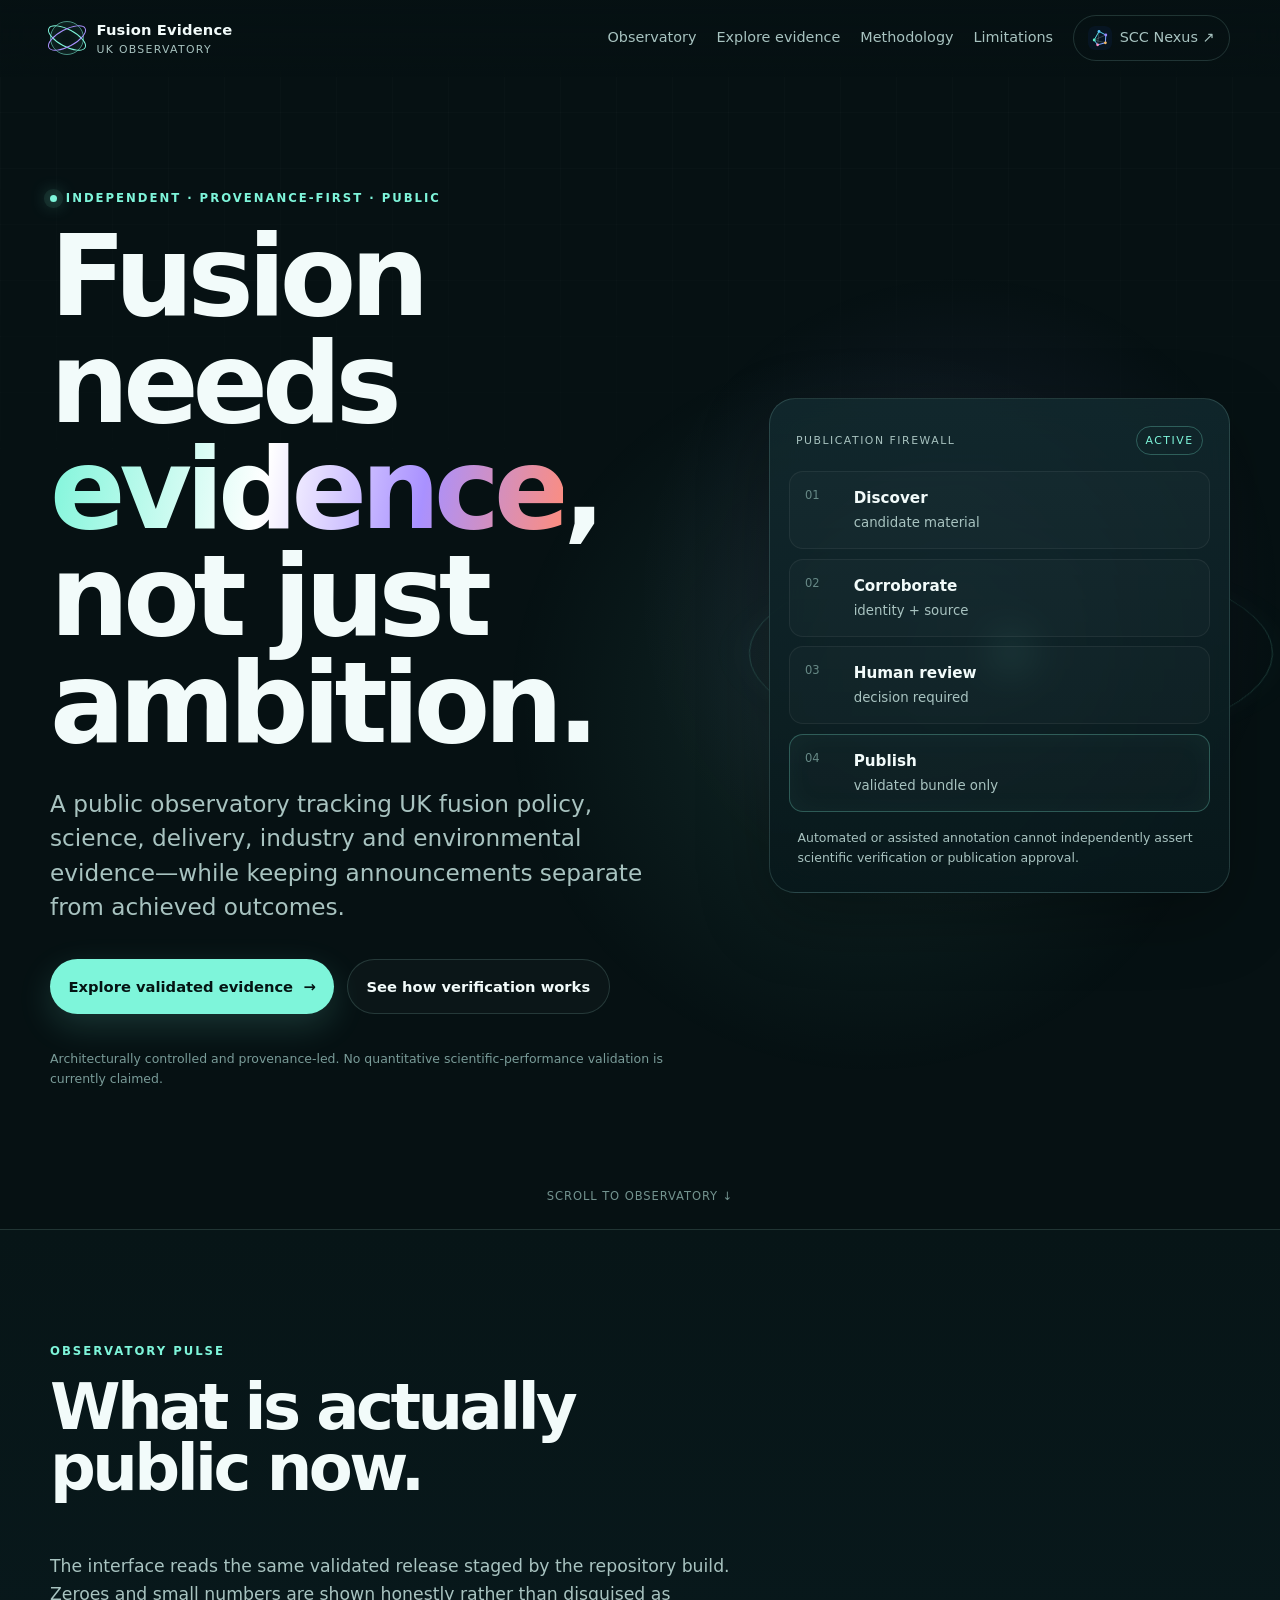
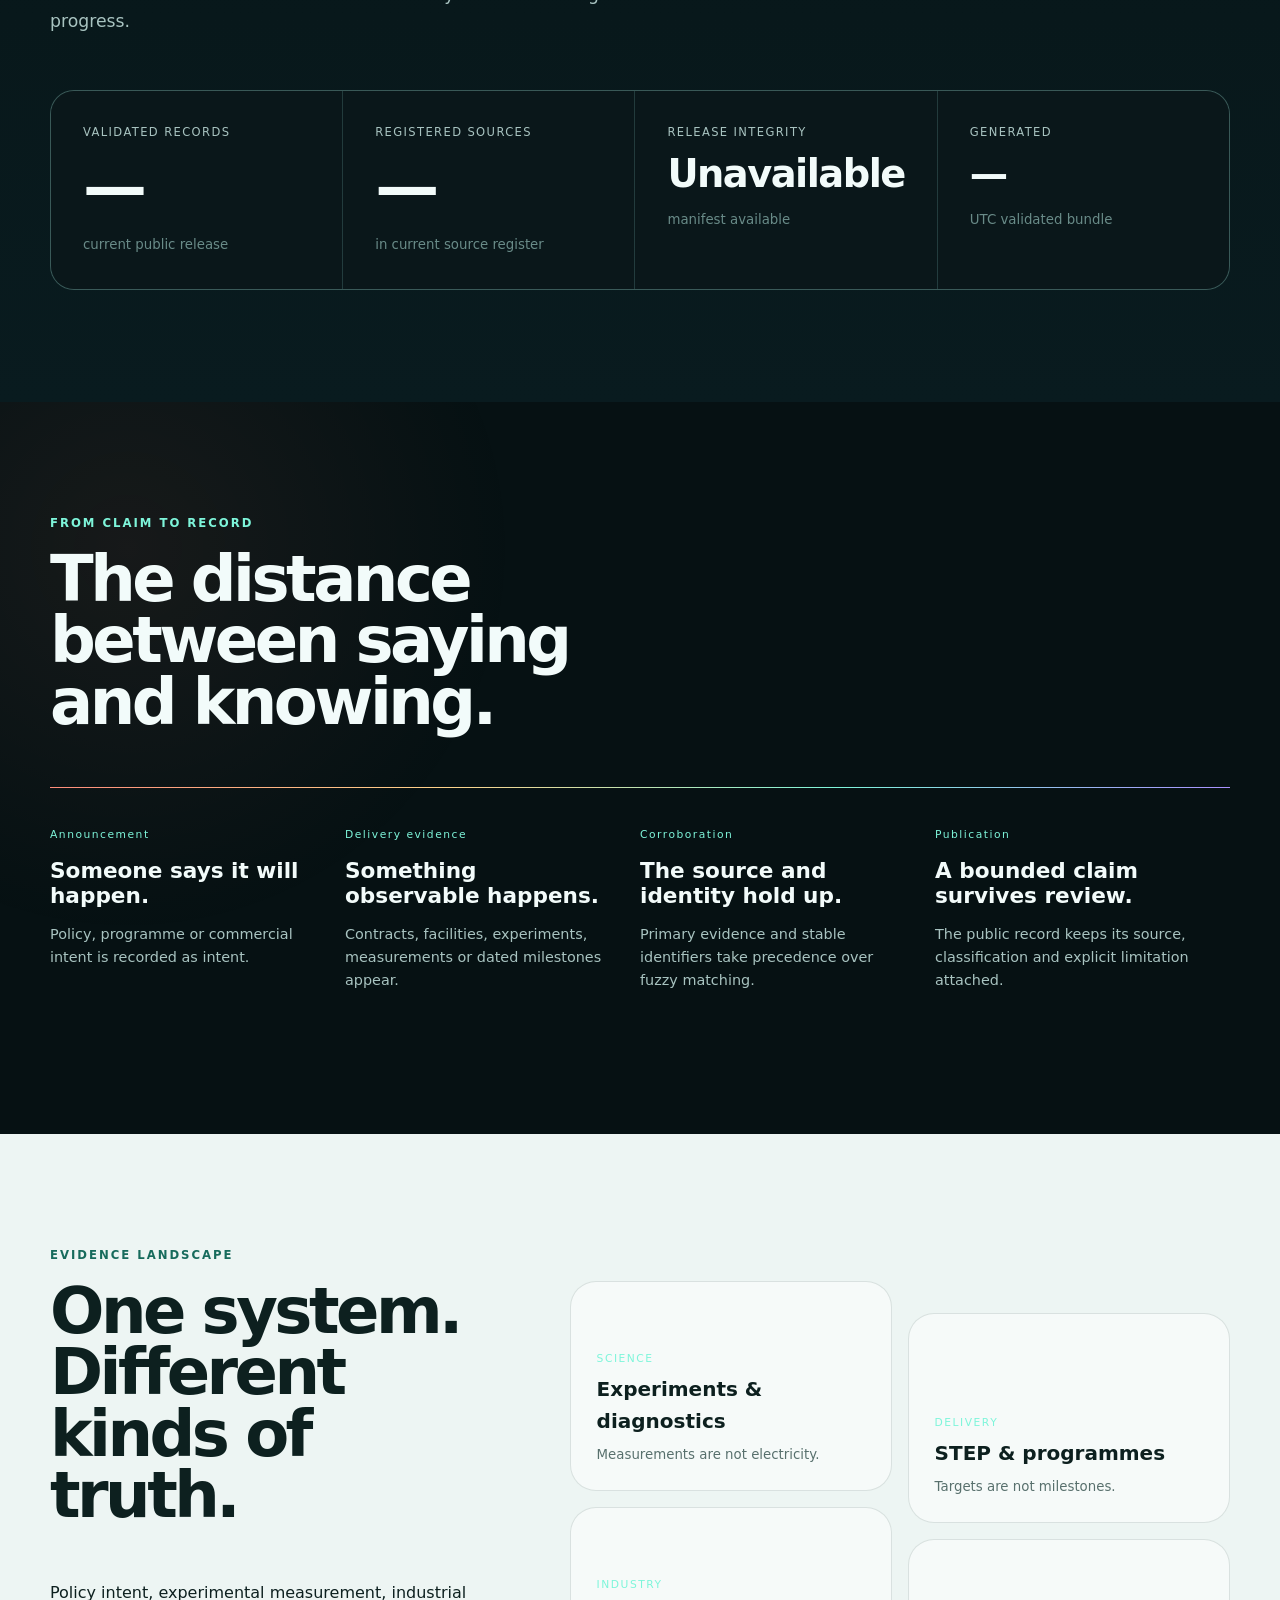
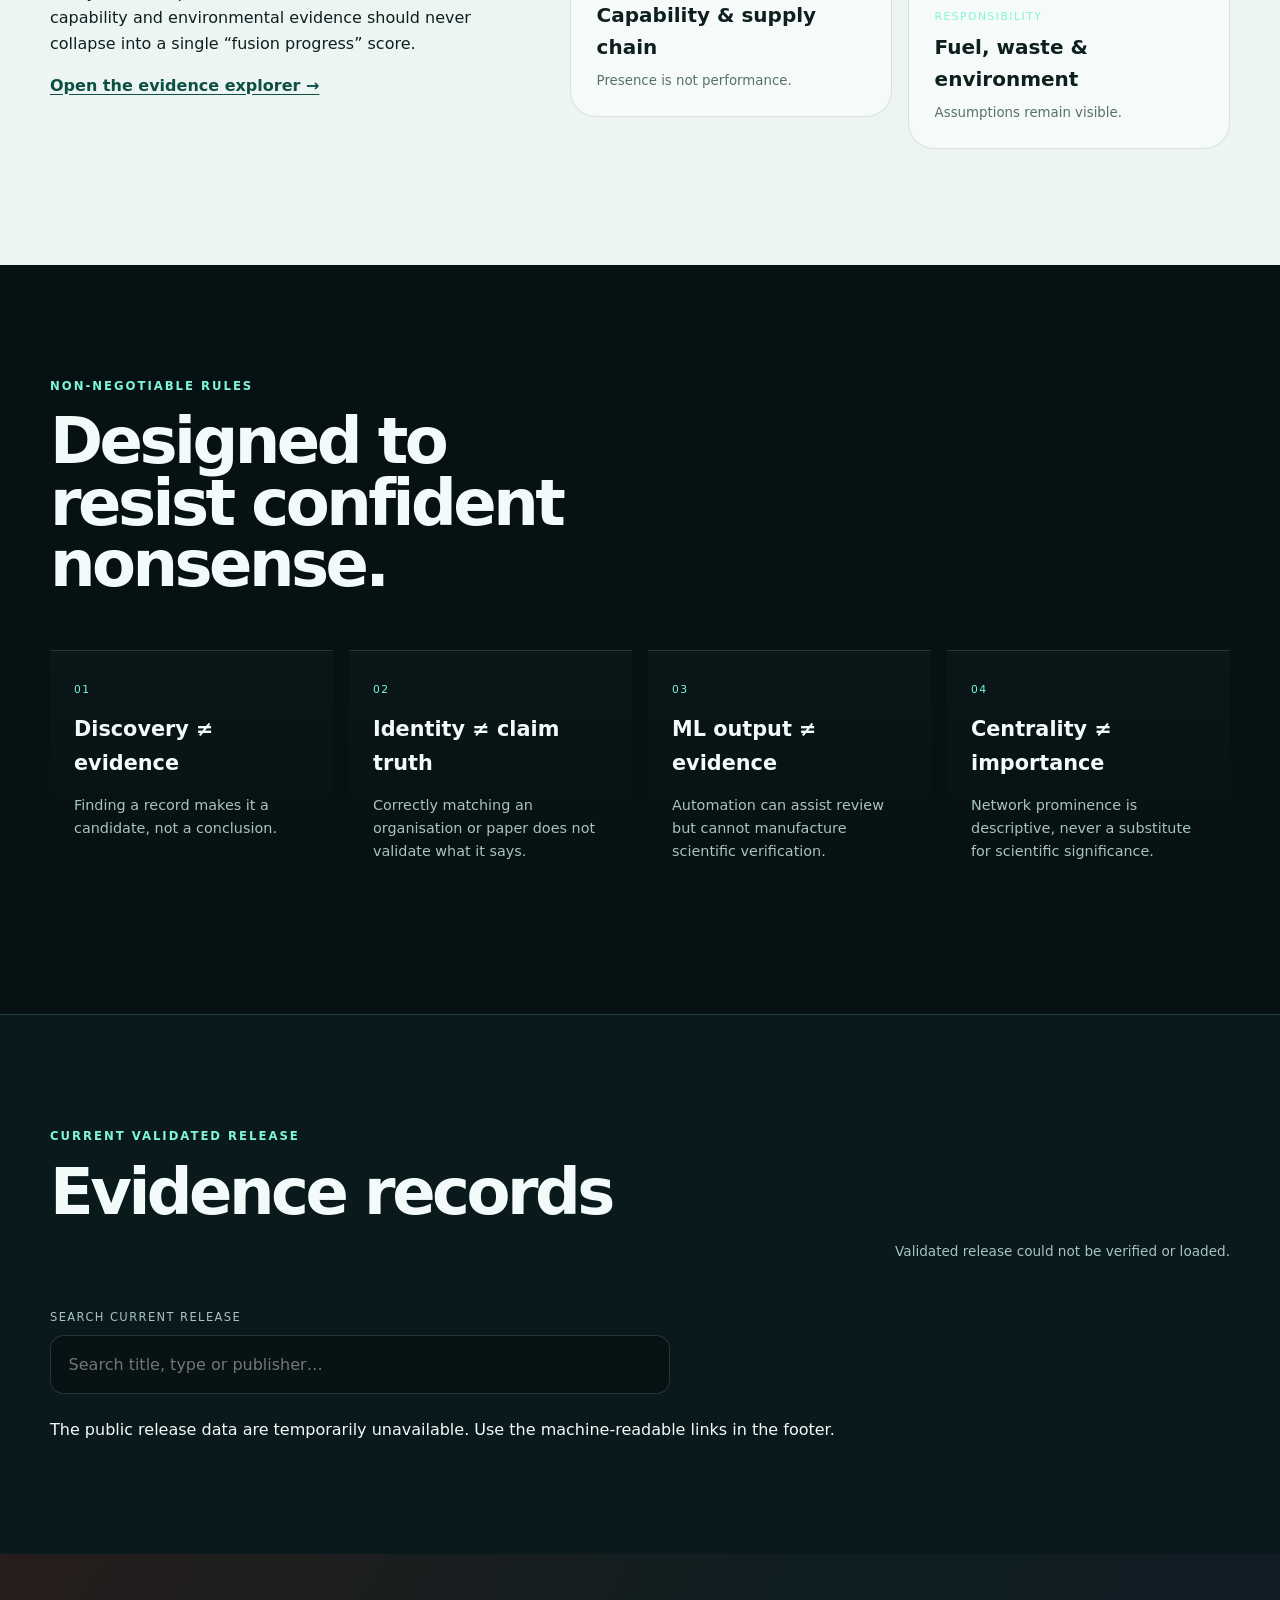
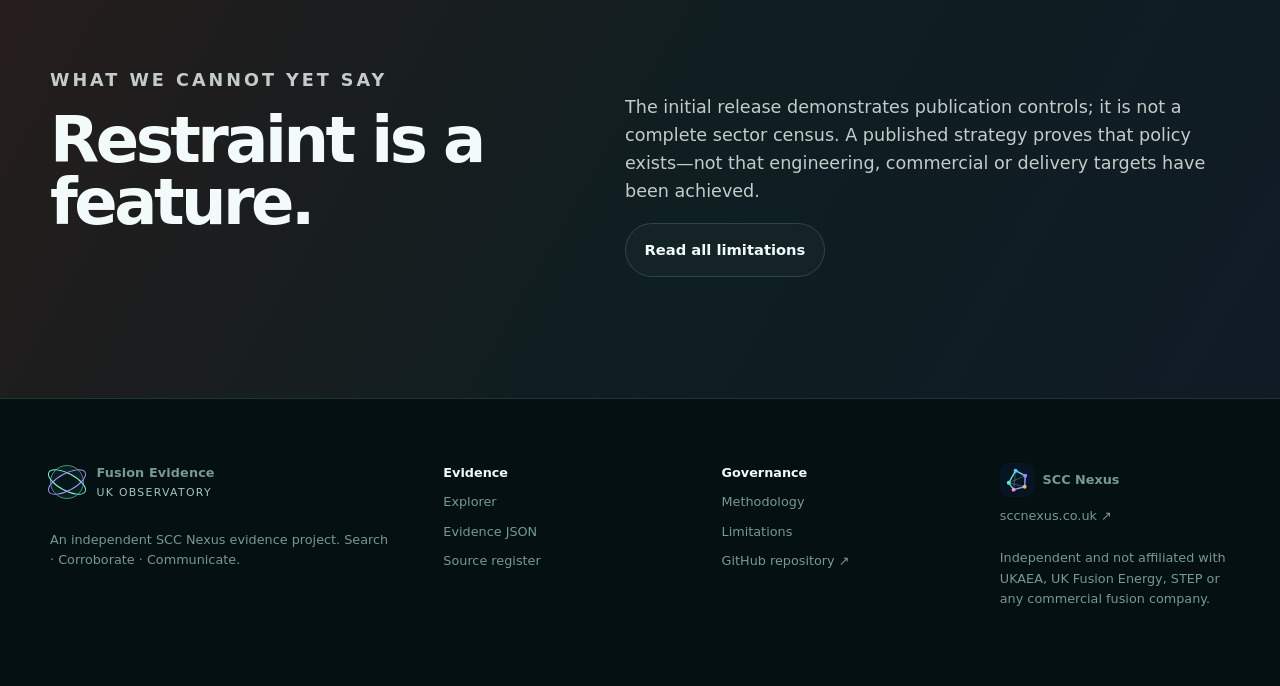
==== commit cea03245: "Show SCC Nexus affiliation in observatory chrome" ====
--- a/docs/index.html
+++ b/docs/index.html
@@ -5,7 +5,15 @@
   <meta name="google-site-verification" content="RYrH8t_pa5BmcQLQlbTDPkTwV6LWl6_YxjYfyxT84Uo">
   <meta name="viewport" content="width=device-width, initial-scale=1">
   <meta name="description" content="Independent, provenance-first monitoring of UK fusion science, programme delivery, industry and environmental evidence.">
+  <meta name="author" content="SCC Nexus">
   <meta name="theme-color" content="#071315">
+  <meta name="application-name" content="Fusion Evidence">
+  <meta name="apple-mobile-web-app-title" content="Fusion Evidence">
+  <link rel="icon" href="favicon.svg" type="image/svg+xml">
+  <link rel="icon" href="favicon.ico" sizes="any">
+  <link rel="icon" href="favicon-32x32.png" type="image/png" sizes="32x32">
+  <link rel="apple-touch-icon" href="apple-touch-icon.png" sizes="180x180">
+  <link rel="manifest" href="site.webmanifest">
   <title>UK Fusion Evidence Observatory · Evidence before conclusion</title>
   <link rel="stylesheet" href="assets/styles.css">
   <script defer src="assets/app.js"></script>
@@ -24,7 +32,7 @@
         <a href="explore.html">Explore evidence</a>
         <a href="methodology.html">Methodology</a>
         <a href="limitations.html">Limitations</a>
-        <a class="nav-cta" href="https://www.sccnexus.co.uk/" rel="noopener">SCC Nexus ↗</a>
+        <a class="nav-cta" href="https://www.sccnexus.co.uk/" rel="noopener" style="display:inline-flex;align-items:center;gap:.45rem"><img src="assets/scc-nexus-mark.svg" alt="" aria-hidden="true" width="24" height="24" style="display:block;border-radius:7px">SCC Nexus ↗</a>
       </div>
     </nav>
   </header>
@@ -126,7 +134,7 @@
       <div><a class="brand footer-brand" href="index.html"><span class="brand-mark" aria-hidden="true"></span><span><strong>Fusion Evidence</strong><small>UK Observatory</small></span></a><p>An independent SCC Nexus evidence project. Search · Corroborate · Communicate.</p></div>
       <div><strong>Evidence</strong><a href="explore.html">Explorer</a><a href="data/current/evidence.json">Evidence JSON</a><a href="data/current/sources.json">Source register</a></div>
       <div><strong>Governance</strong><a href="methodology.html">Methodology</a><a href="limitations.html">Limitations</a><a href="https://github.com/sccnexusdata/UK-Fusion-Evidence-Observatory" rel="noopener">GitHub repository ↗</a></div>
-      <div><strong>SCC Nexus</strong><a href="https://www.sccnexus.co.uk/" rel="noopener">sccnexus.co.uk ↗</a><p>Independent and not affiliated with UKAEA, UK Fusion Energy, STEP or any commercial fusion company.</p></div>
+      <div><a href="https://www.sccnexus.co.uk/" rel="noopener" style="display:inline-flex;align-items:center;gap:.55rem;text-decoration:none"><img src="assets/scc-nexus-mark.svg" alt="SCC Nexus" width="34" height="34" style="display:block;border-radius:9px"><strong>SCC Nexus</strong></a><a href="https://www.sccnexus.co.uk/" rel="noopener">sccnexus.co.uk ↗</a><p>Independent and not affiliated with UKAEA, UK Fusion Energy, STEP or any commercial fusion company.</p></div>
     </div>
   </footer>
 </body>
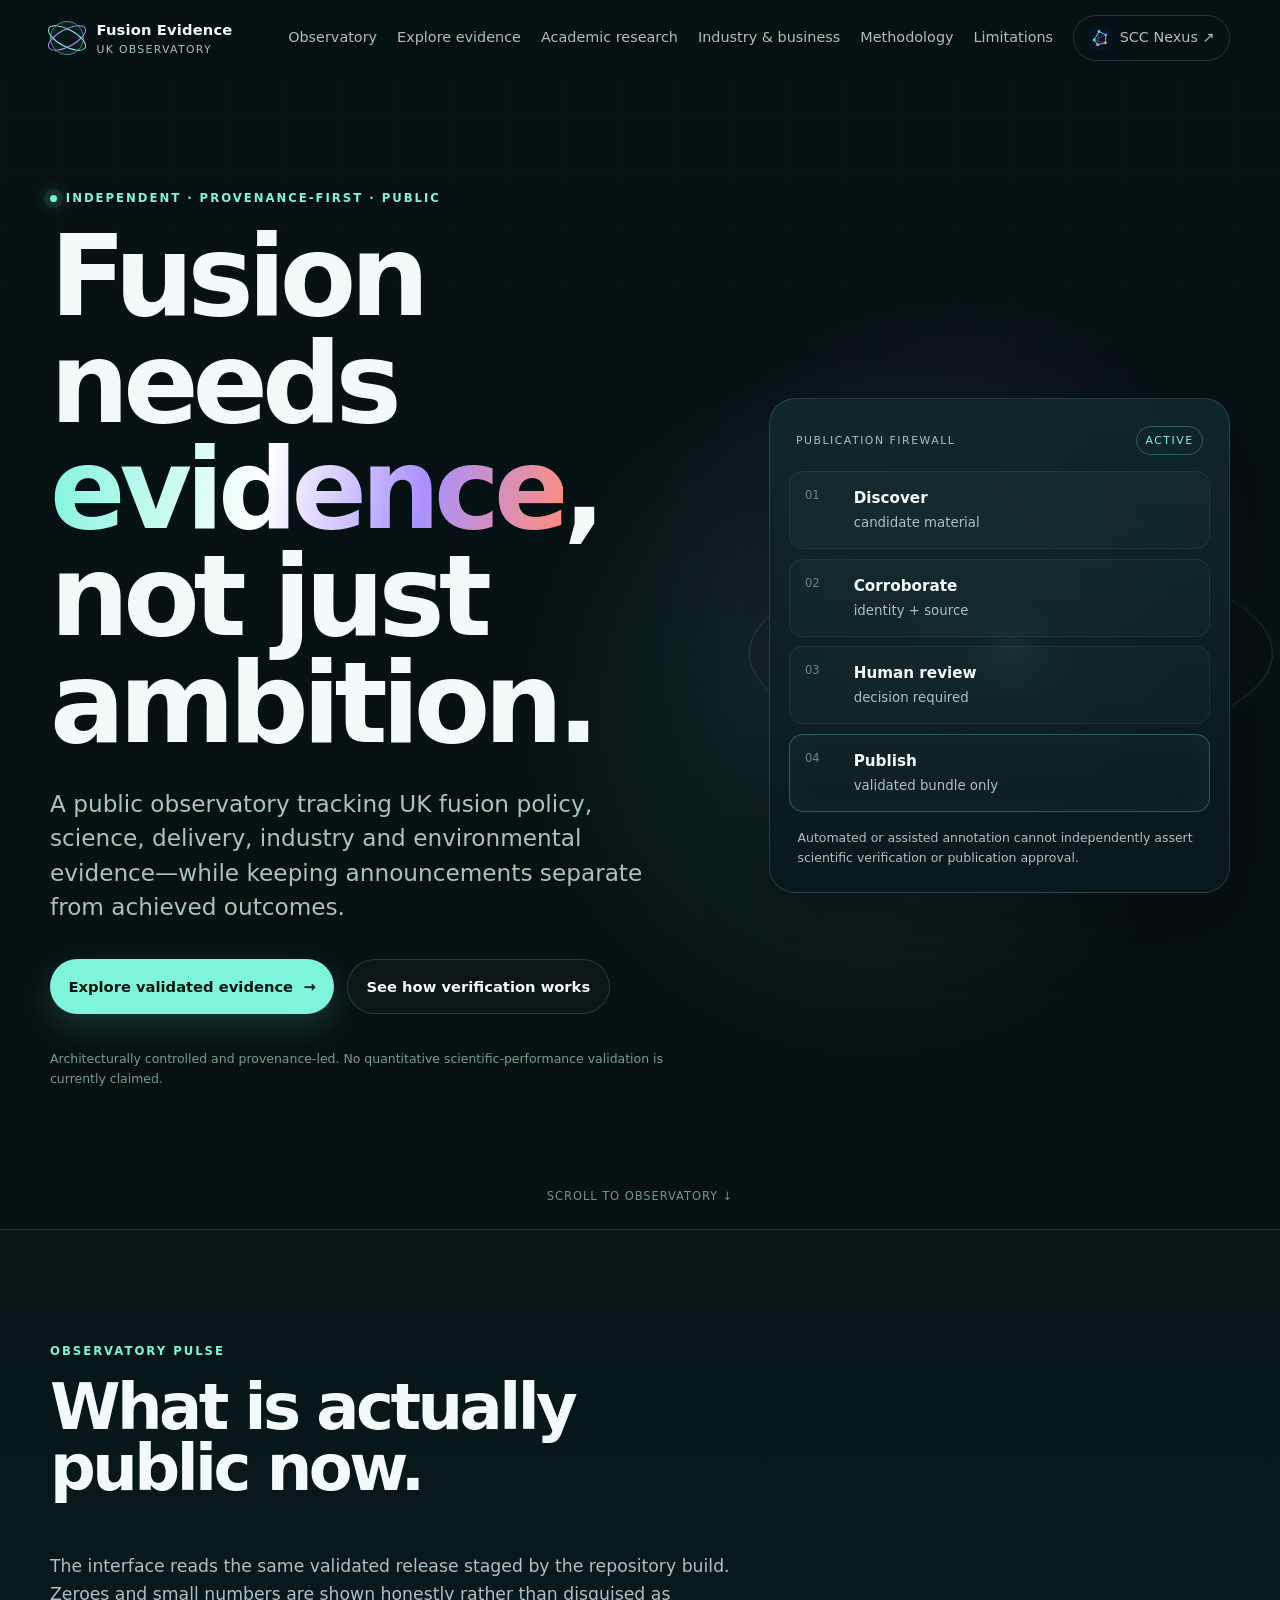
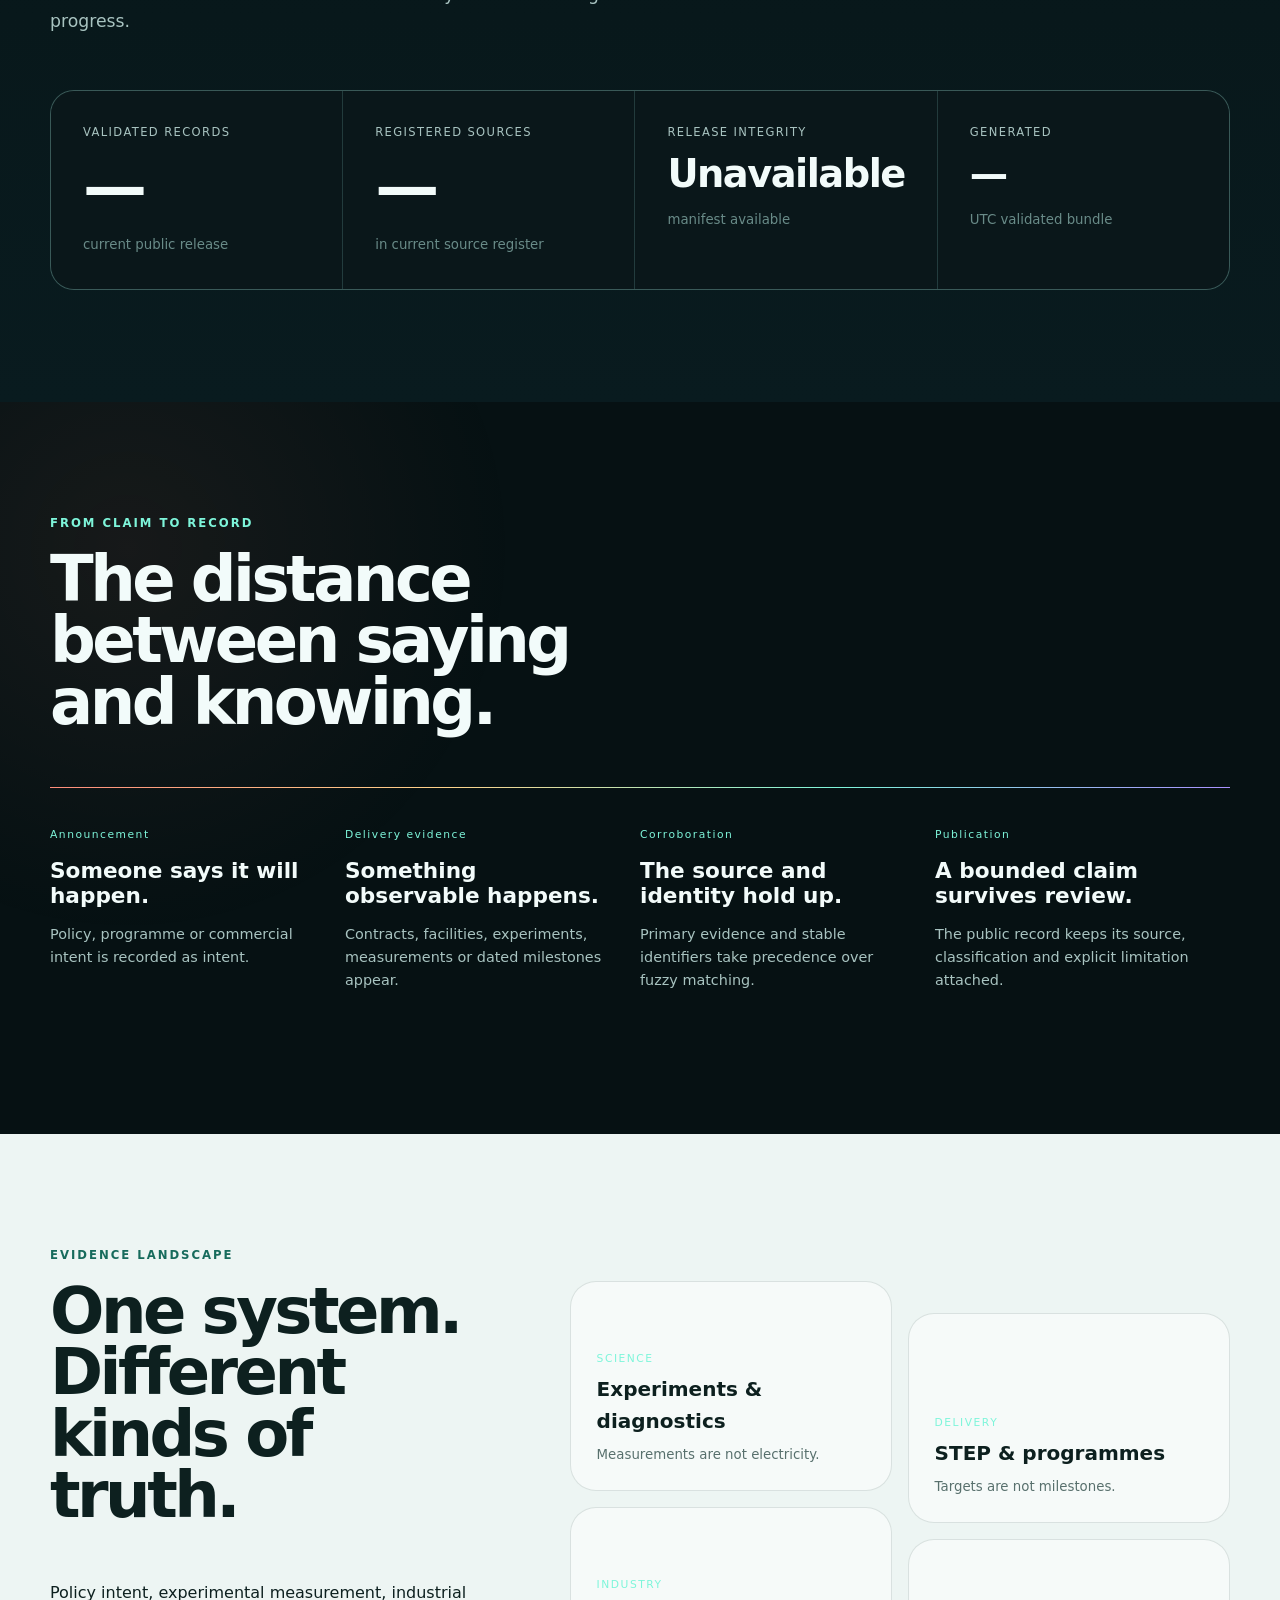
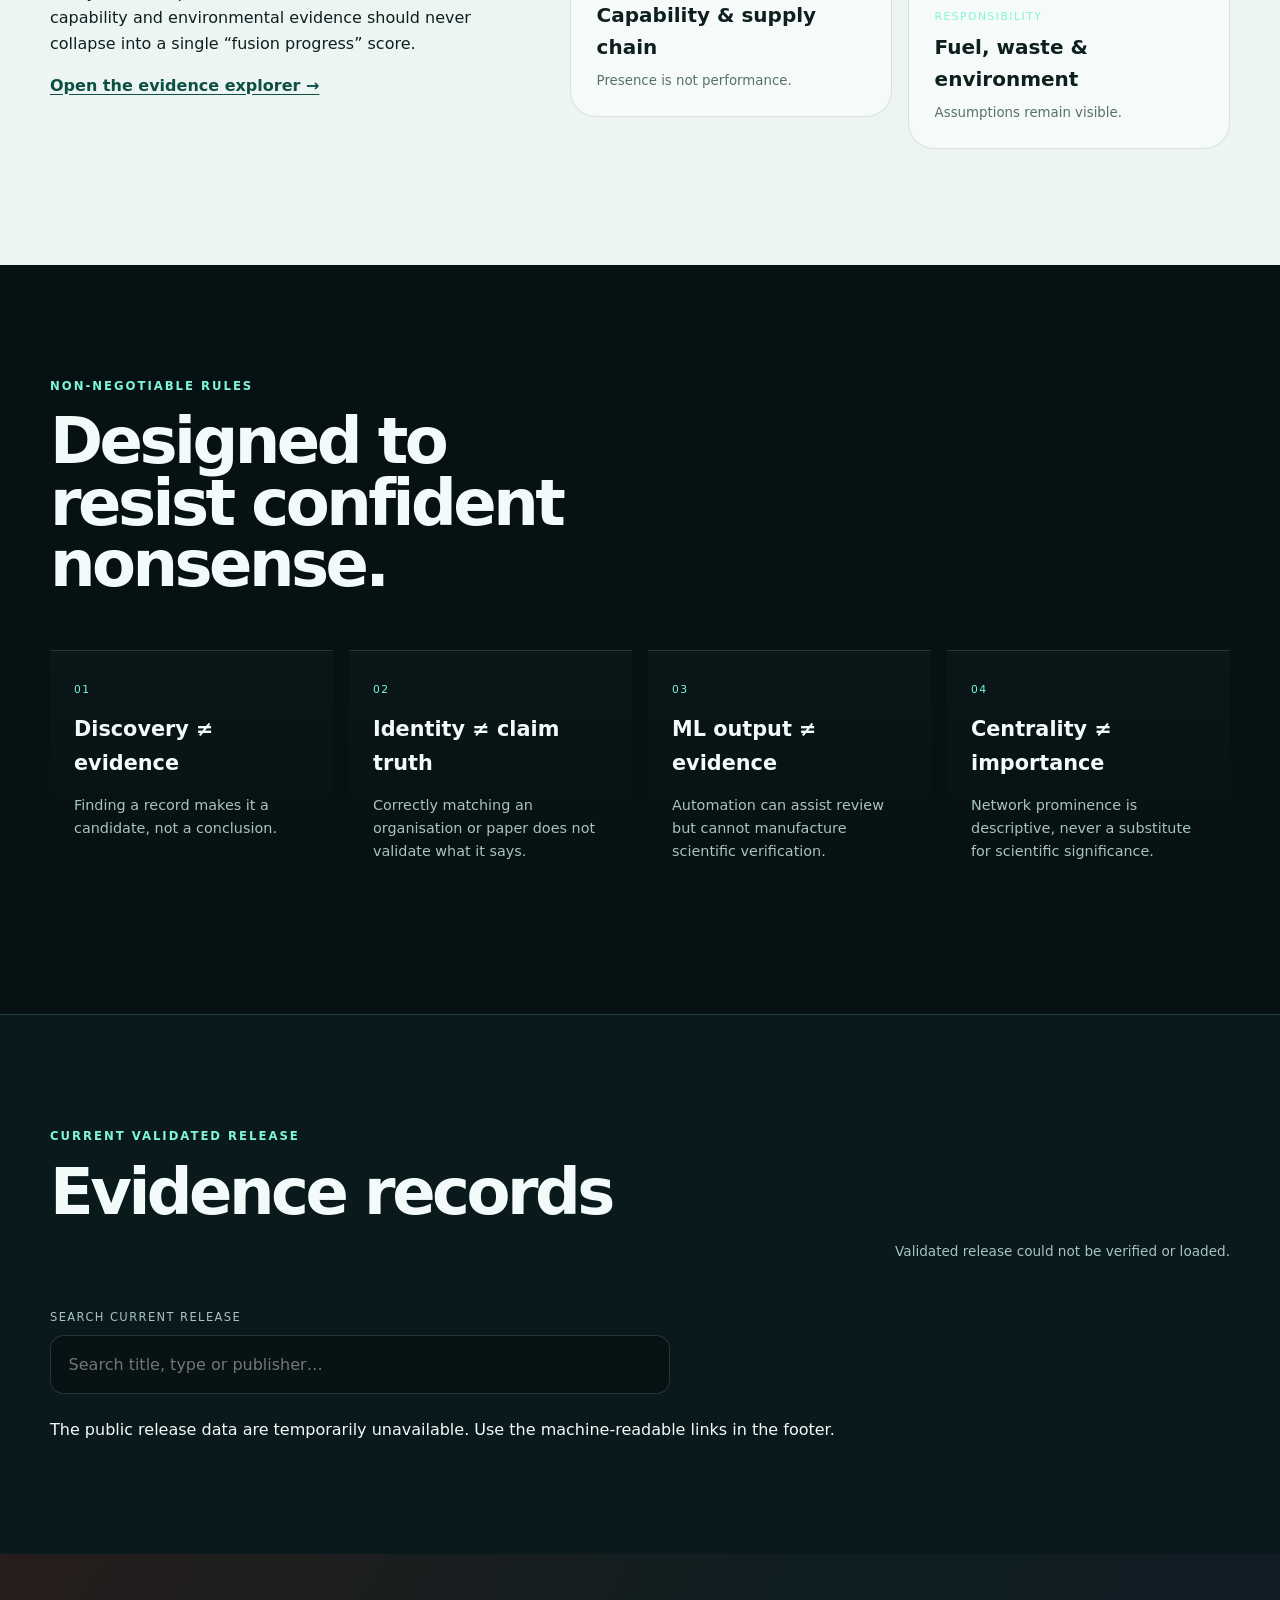
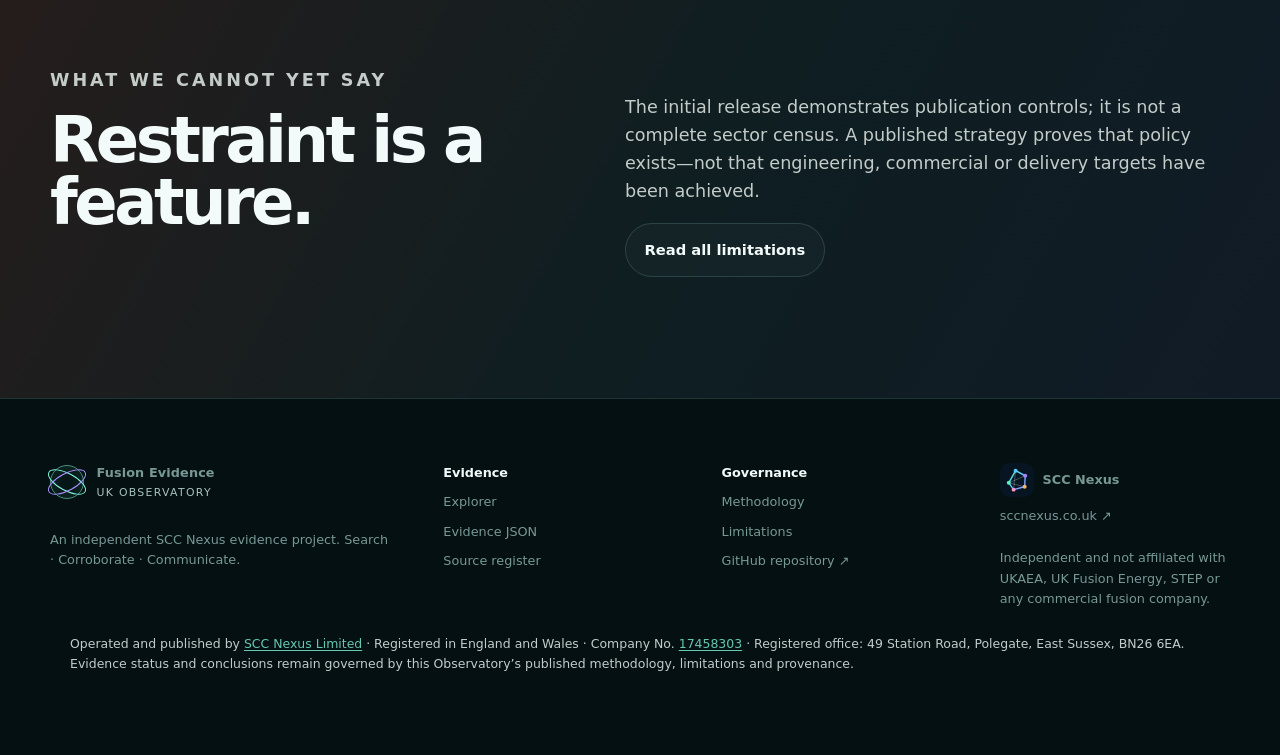
==== commit e3c89ead: "Link academic and business sections, repair canonical sitemap and stage-test both pages" ====
--- a/docs/index.html
+++ b/docs/index.html
@@ -30,6 +30,8 @@
       <div class="nav-links" id="primary-links">
         <a href="#pulse">Observatory</a>
         <a href="explore.html">Explore evidence</a>
+        <a href="research/">Academic research</a>
+        <a href="business/">Industry &amp; business</a>
         <a href="methodology.html">Methodology</a>
         <a href="limitations.html">Limitations</a>
         <a class="nav-cta" href="https://www.sccnexus.co.uk/" rel="noopener" style="display:inline-flex;align-items:center;gap:.45rem"><img src="assets/scc-nexus-mark.svg" alt="" aria-hidden="true" width="24" height="24" style="display:block;border-radius:7px">SCC Nexus ↗</a>
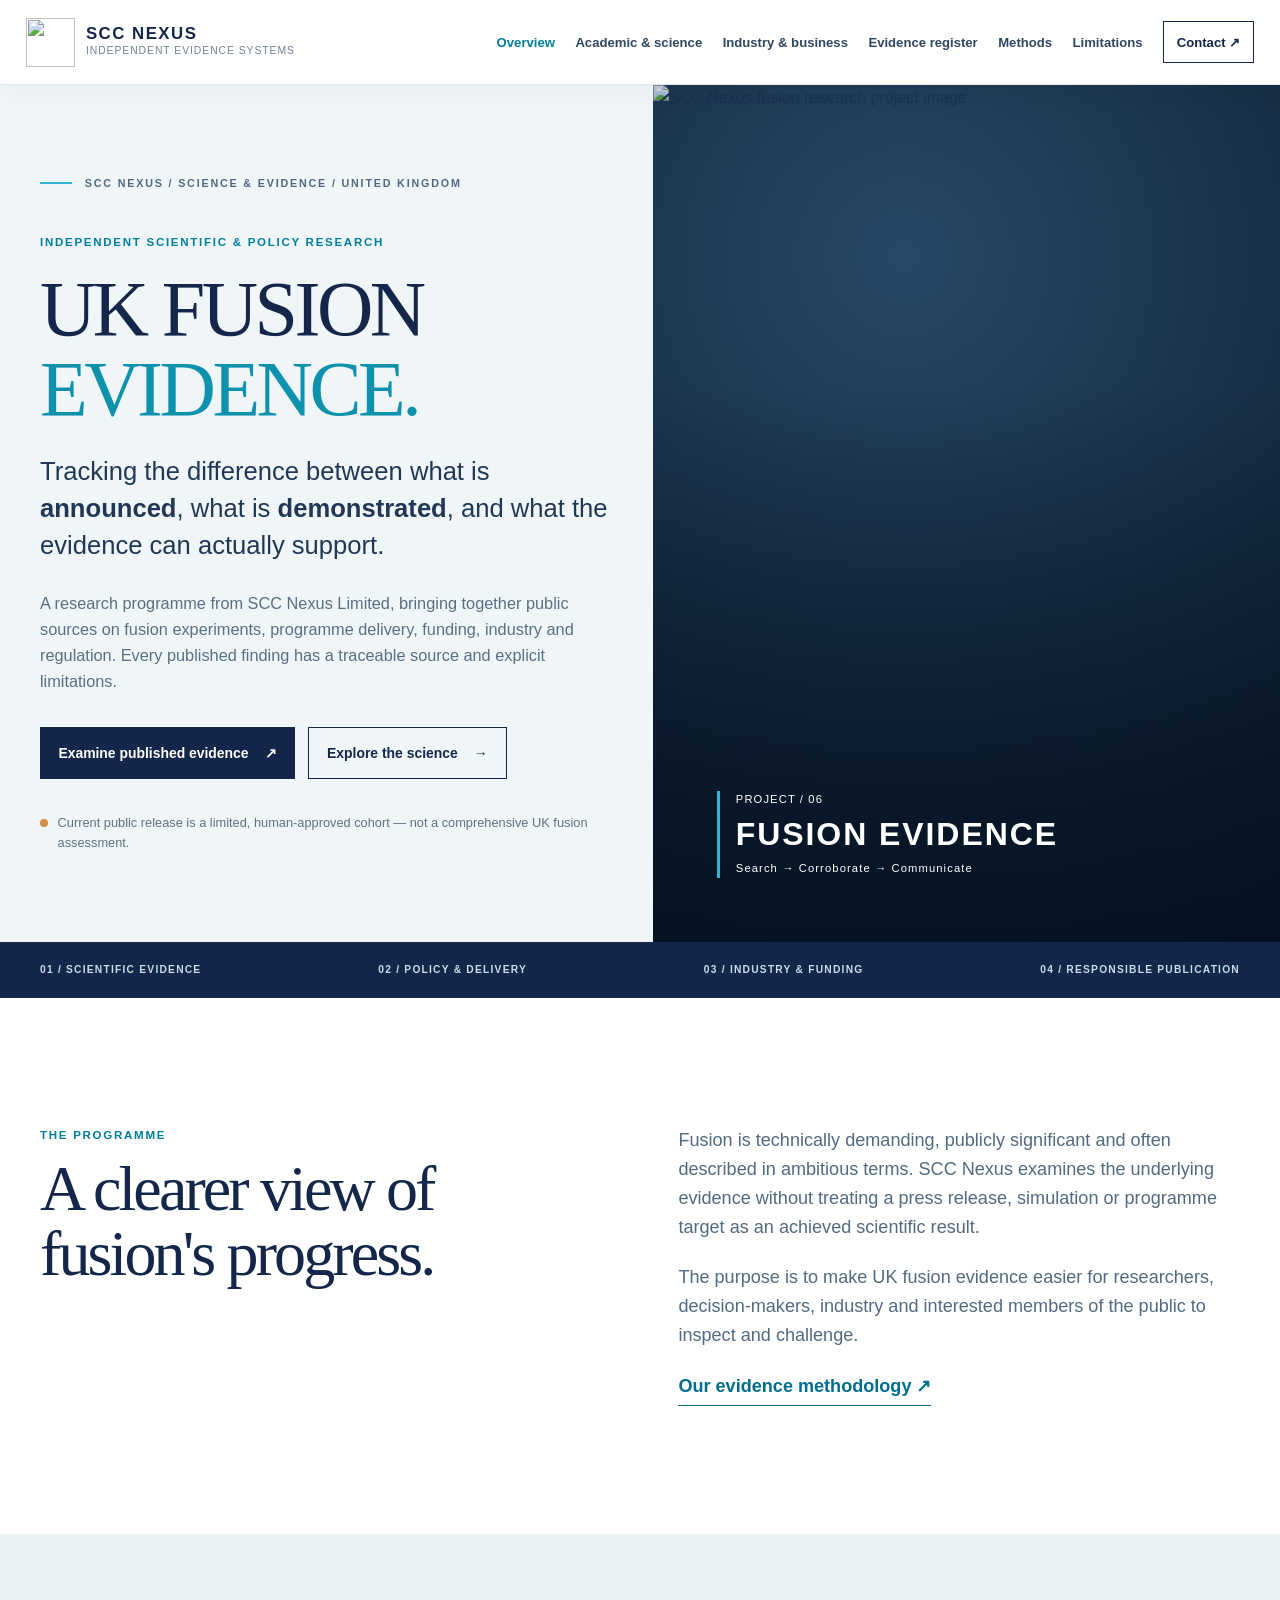
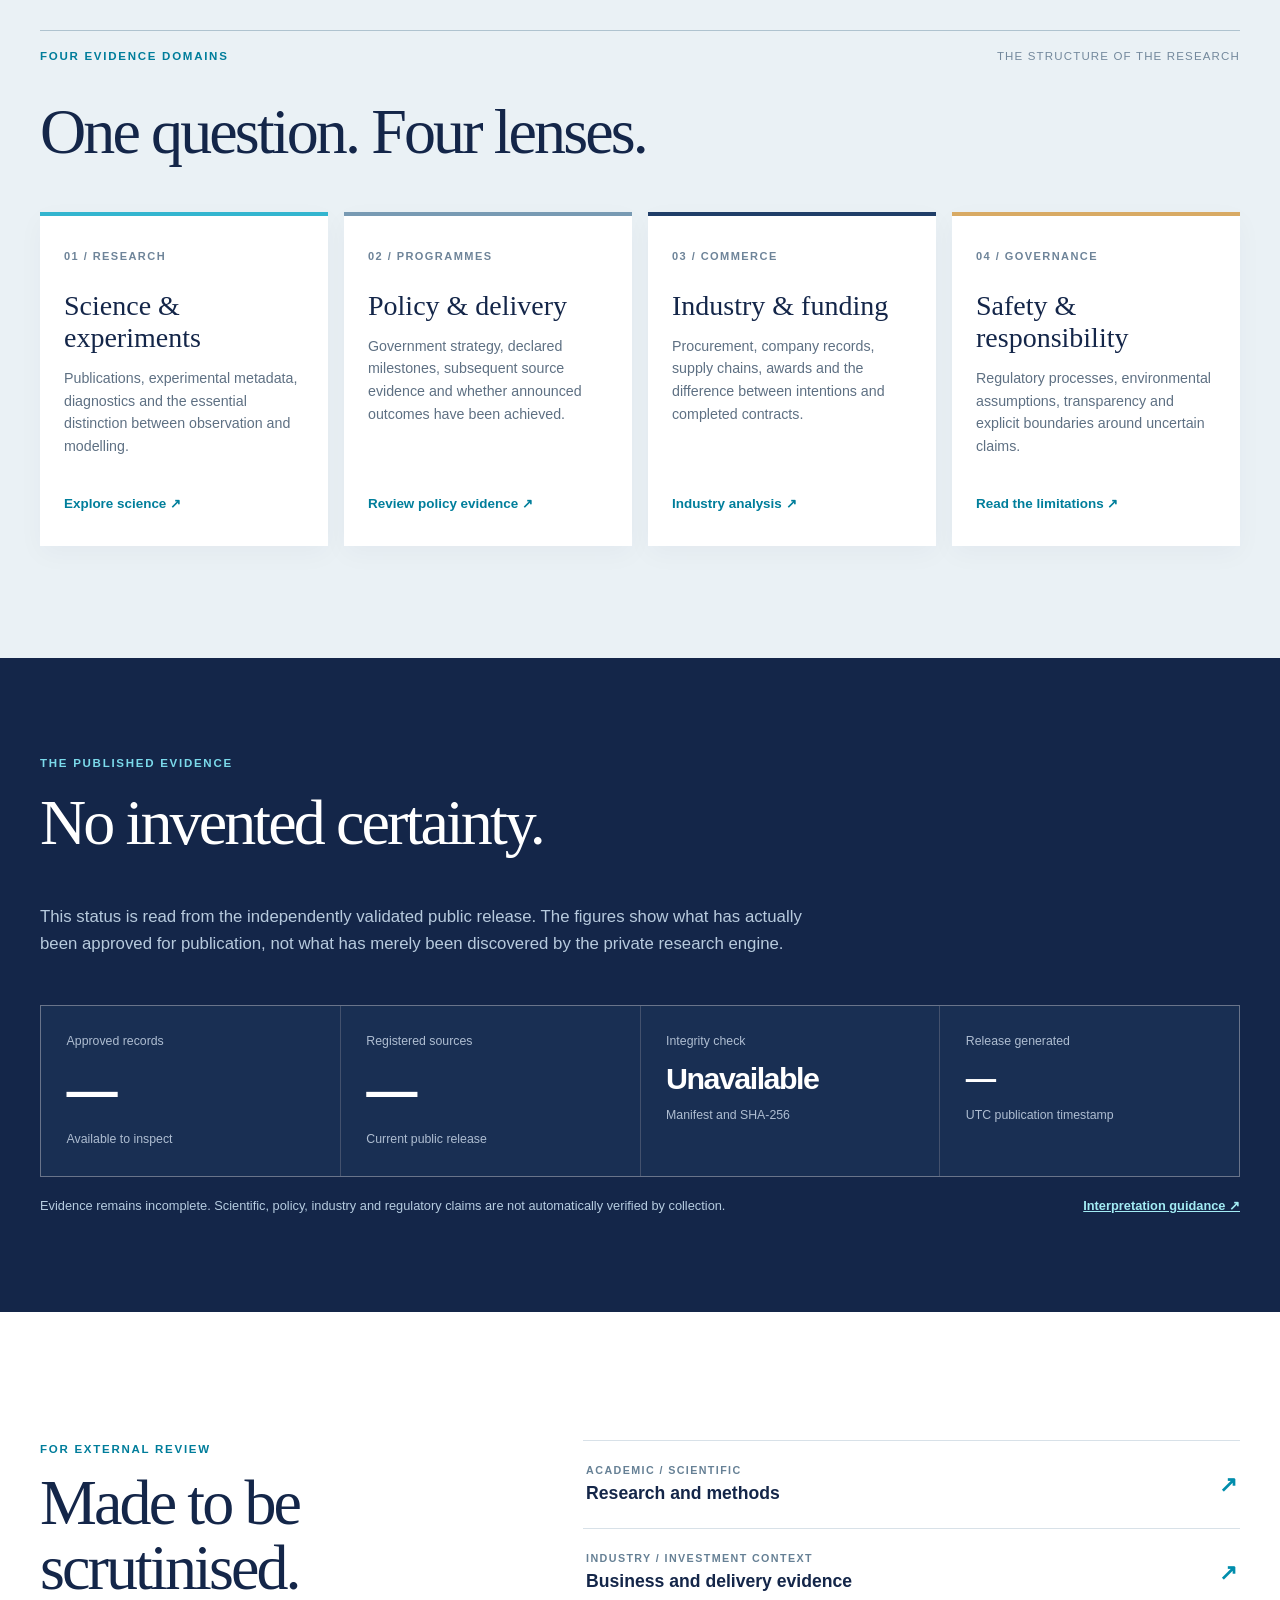
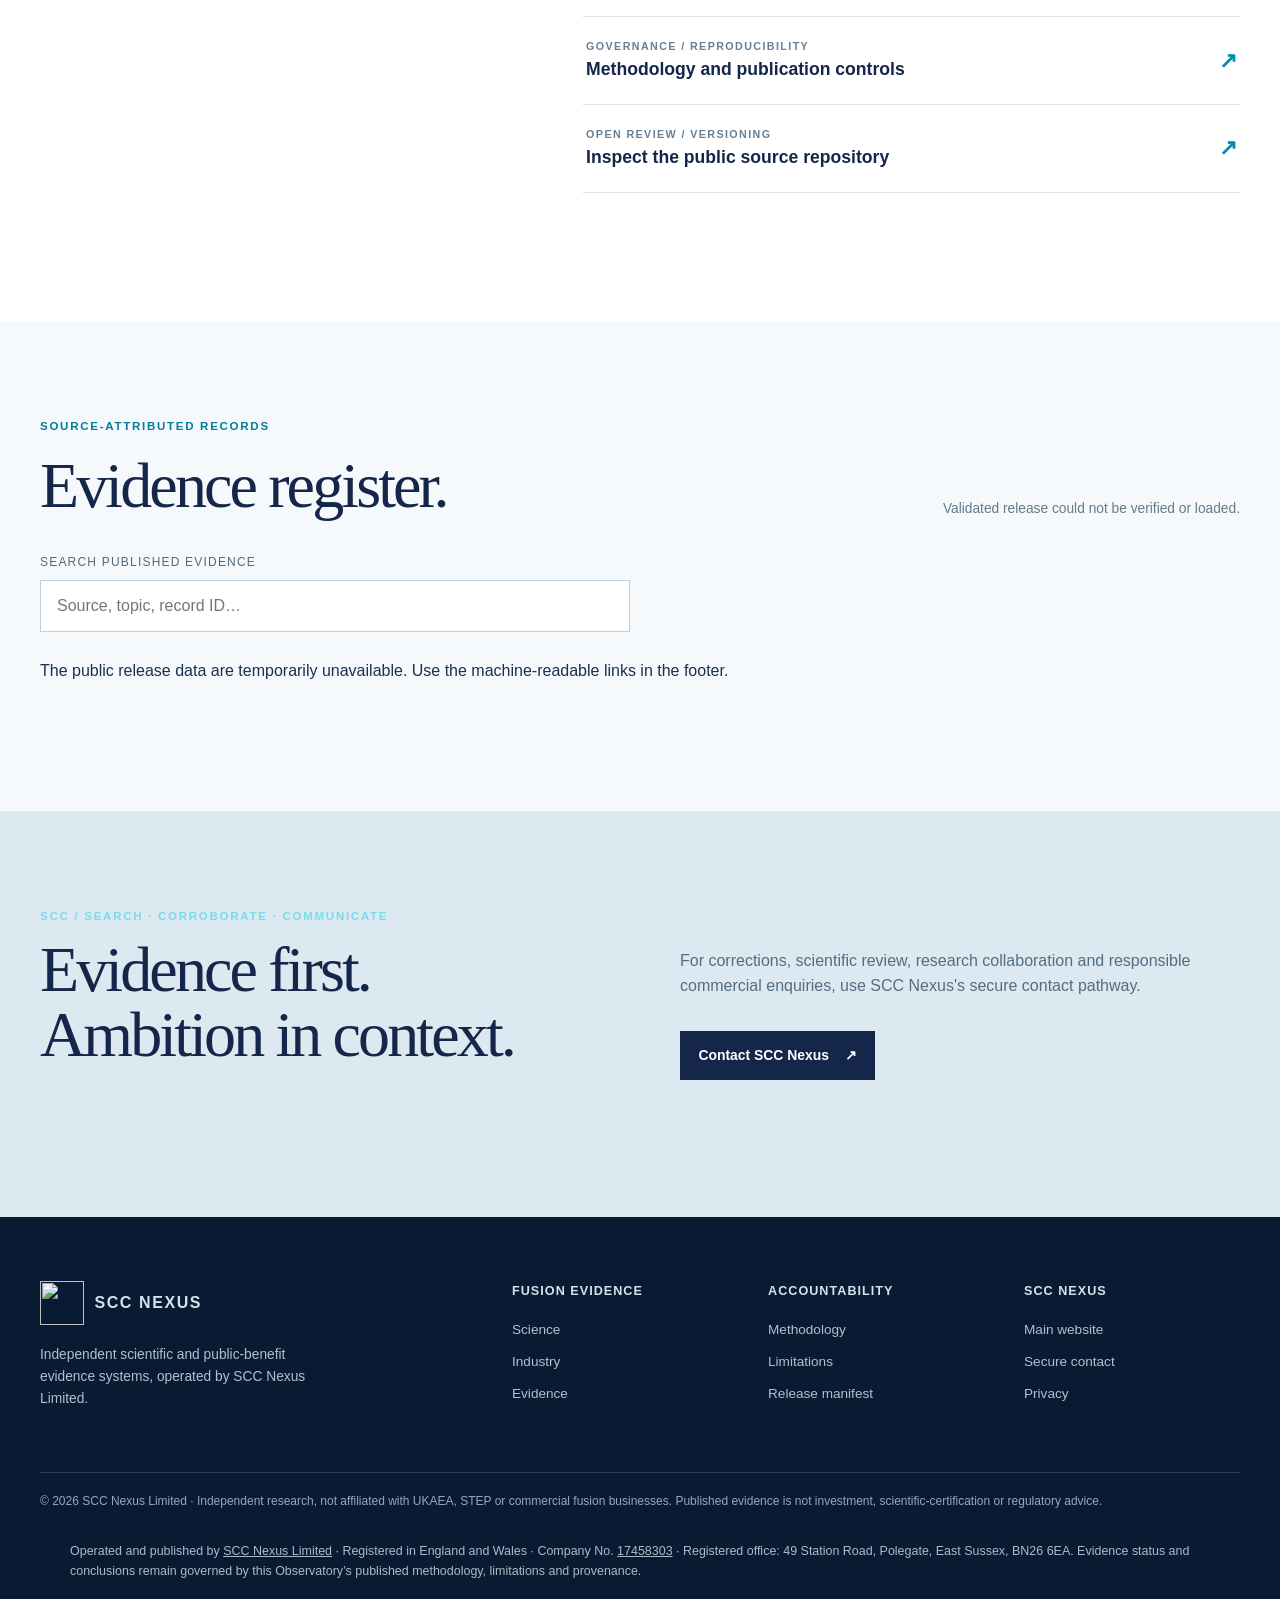
==== commit 7c9f1301: "Replace legacy Observatory homepage with SCC Nexus Fusion branded corporate site" ====
--- a/docs/index.html
+++ b/docs/index.html
@@ -1,143 +1,122 @@
 <!doctype html>
-<html lang="en-GB" data-theme="auto">
+<html lang="en-GB">
 <head>
-  <meta charset="utf-8">
-  <meta name="google-site-verification" content="RYrH8t_pa5BmcQLQlbTDPkTwV6LWl6_YxjYfyxT84Uo">
-  <meta name="viewport" content="width=device-width, initial-scale=1">
-  <meta name="description" content="Independent, provenance-first monitoring of UK fusion science, programme delivery, industry and environmental evidence.">
-  <meta name="author" content="SCC Nexus">
-  <meta name="theme-color" content="#071315">
-  <meta name="application-name" content="Fusion Evidence">
-  <meta name="apple-mobile-web-app-title" content="Fusion Evidence">
-  <link rel="icon" href="favicon.svg" type="image/svg+xml">
-  <link rel="icon" href="favicon.ico" sizes="any">
-  <link rel="icon" href="favicon-32x32.png" type="image/png" sizes="32x32">
-  <link rel="apple-touch-icon" href="apple-touch-icon.png" sizes="180x180">
-  <link rel="manifest" href="site.webmanifest">
-  <title>UK Fusion Evidence Observatory · Evidence before conclusion</title>
-  <link rel="stylesheet" href="assets/styles.css">
-  <script defer src="assets/app.js"></script>
+<meta charset="utf-8">
+<meta name="google-site-verification" content="RYrH8t_pa5BmcQLQlbTDPkTwV6LWl6_YxjYfyxT84Uo">
+<meta name="viewport" content="width=device-width, initial-scale=1">
+<meta name="theme-color" content="#142649">
+<meta name="author" content="SCC Nexus Limited">
+<meta name="description" content="SCC Nexus UK Fusion Evidence: an independent evidence programme examining UK fusion science, policy, programme delivery and industry through cited, human-reviewed sources.">
+<meta name="robots" content="index,follow">
+<link rel="canonical" href="https://sccnexus.co.uk/nuclear_fusion/">
+<meta property="og:type" content="website">
+<meta property="og:site_name" content="SCC Nexus">
+<meta property="og:title" content="UK Fusion Evidence | SCC Nexus">
+<meta property="og:description" content="Independent fusion science and policy evidence, with provenance and limitations visible.">
+<meta property="og:image" content="https://sccnexus.co.uk/assets/media/fusion-evidence.webp">
+<meta property="og:url" content="https://sccnexus.co.uk/nuclear_fusion/">
+<link rel="icon" href="favicon.svg" type="image/svg+xml">
+<link rel="apple-touch-icon" href="/assets/brand/apple-touch-icon.png" sizes="180x180">
+<link rel="manifest" href="site.webmanifest">
+<link rel="stylesheet" href="assets/fusion-home.css?v=20261012-1">
+<script defer src="assets/app.js?v=20261012-1"></script>
+<title>UK Fusion Evidence | SCC Nexus</title>
 </head>
-<body>
-  <a class="skip-link" href="#main">Skip to evidence</a>
-  <header class="site-header" data-header>
-    <nav class="nav-shell" aria-label="Primary navigation">
-      <a class="brand" href="index.html" aria-label="UK Fusion Evidence Observatory home">
-        <span class="brand-mark" aria-hidden="true"></span>
-        <span><strong>Fusion Evidence</strong><small>UK Observatory</small></span>
-      </a>
-      <button class="menu-toggle" type="button" aria-expanded="false" aria-controls="primary-links"><span></span><span></span><span></span><span class="sr-only">Menu</span></button>
-      <div class="nav-links" id="primary-links">
-        <a href="#pulse">Observatory</a>
-        <a href="explore.html">Explore evidence</a>
-        <a href="research/">Academic research</a>
-        <a href="business/">Industry &amp; business</a>
-        <a href="methodology.html">Methodology</a>
-        <a href="limitations.html">Limitations</a>
-        <a class="nav-cta" href="https://www.sccnexus.co.uk/" rel="noopener" style="display:inline-flex;align-items:center;gap:.45rem"><img src="assets/scc-nexus-mark.svg" alt="" aria-hidden="true" width="24" height="24" style="display:block;border-radius:7px">SCC Nexus ↗</a>
+<body class="fusion-page">
+<a href="#main" class="skip-link">Skip to main content</a>
+<header class="fusion-header site-header" data-header>
+  <div class="fusion-nav-shell">
+    <a class="fusion-brand" href="https://sccnexus.co.uk/" aria-label="SCC Nexus home">
+      <img src="/assets/brand/nexus-mark.svg" alt="" width="49" height="49">
+      <span><strong>SCC NEXUS</strong><small>Independent evidence systems</small></span>
+    </a>
+    <button class="menu-toggle" type="button" aria-label="Toggle navigation" aria-expanded="false" aria-controls="primary-links"><span></span><span></span><span></span></button>
+    <nav class="nav-links" id="primary-links" aria-label="Fusion project navigation">
+      <a aria-current="page" href="./">Overview</a>
+      <a href="research/">Academic &amp; science</a>
+      <a href="business/">Industry &amp; business</a>
+      <a href="explore.html">Evidence register</a>
+      <a href="methodology.html">Methods</a>
+      <a href="limitations.html">Limitations</a>
+      <a class="contact-link" href="https://sccnexus.co.uk/contact.html">Contact ↗</a>
+    </nav>
+  </div>
+</header>
+<main id="main">
+  <section class="fusion-hero">
+    <div class="fusion-hero-copy">
+      <div class="hero-overline"><span class="overline-rule"></span> SCC NEXUS / SCIENCE &amp; EVIDENCE / UNITED KINGDOM</div>
+      <p class="hero-category">INDEPENDENT SCIENTIFIC &amp; POLICY RESEARCH</p>
+      <h1>UK FUSION <em>EVIDENCE.</em></h1>
+      <p class="hero-lede">Tracking the difference between what is <strong>announced</strong>, what is <strong>demonstrated</strong>, and what the evidence can actually support.</p>
+      <p class="hero-summary">A research programme from SCC Nexus Limited, bringing together public sources on fusion experiments, programme delivery, funding, industry and regulation. Every published finding has a traceable source and explicit limitations.</p>
+      <div class="hero-buttons">
+        <a class="action-primary" href="explore.html">Examine published evidence <span aria-hidden="true">↗</span></a>
+        <a class="action-secondary" href="research/">Explore the science <span aria-hidden="true">→</span></a>
       </div>
-    </nav>
-  </header>
-
-  <main id="main">
-    <section class="hero-v2" aria-labelledby="hero-title">
-      <div class="field" aria-hidden="true">
-        <div class="orbit orbit-a"></div><div class="orbit orbit-b"></div><div class="core"></div>
+      <div class="hero-caveat"><span class="caveat-dot"></span> Current public release is a limited, human-approved cohort — not a comprehensive UK fusion assessment.</div>
+    </div>
+    <div class="fusion-hero-visual">
+      <img src="/assets/media/fusion-evidence.webp" alt="SCC Nexus fusion research project image" loading="eager" fetchpriority="high" width="940" height="1050">
+      <div class="visual-label"><span>PROJECT / 06</span><strong>FUSION EVIDENCE</strong><small>Search → Corroborate → Communicate</small></div>
+    </div>
+  </section>
+  <div class="marquee-band"><div class="fusion-container"><span>01 / SCIENTIFIC EVIDENCE</span><span>02 / POLICY &amp; DELIVERY</span><span>03 / INDUSTRY &amp; FUNDING</span><span>04 / RESPONSIBLE PUBLICATION</span></div></div>
+  <section class="intro-section fusion-container" id="programme">
+    <div class="editorial-lead"><p class="eyebrow">THE PROGRAMME</p><h2>A clearer view of fusion's progress.</h2></div>
+    <div class="editorial-copy"><p>Fusion is technically demanding, publicly significant and often described in ambitious terms. SCC Nexus examines the underlying evidence without treating a press release, simulation or programme target as an achieved scientific result.</p><p>The purpose is to make UK fusion evidence easier for researchers, decision-makers, industry and interested members of the public to inspect and challenge.</p><a href="methodology.html" class="text-arrow">Our evidence methodology <span aria-hidden="true">↗</span></a></div>
+  </section>
+  <section class="workstreams-section" aria-labelledby="workstreams-title">
+    <div class="fusion-container">
+      <div class="section-label"><span class="eyebrow">FOUR EVIDENCE DOMAINS</span><span>THE STRUCTURE OF THE RESEARCH</span></div>
+      <h2 id="workstreams-title">One question. Four lenses.</h2>
+      <div class="workstream-grid">
+        <article class="workstream"><span class="workstream-num">01 / RESEARCH</span><h3>Science &amp; experiments</h3><p>Publications, experimental metadata, diagnostics and the essential distinction between observation and modelling.</p><a href="research/">Explore science <span aria-hidden="true">↗</span></a></article>
+        <article class="workstream"><span class="workstream-num">02 / PROGRAMMES</span><h3>Policy &amp; delivery</h3><p>Government strategy, declared milestones, subsequent source evidence and whether announced outcomes have been achieved.</p><a href="explore.html">Review policy evidence <span aria-hidden="true">↗</span></a></article>
+        <article class="workstream"><span class="workstream-num">03 / COMMERCE</span><h3>Industry &amp; funding</h3><p>Procurement, company records, supply chains, awards and the difference between intentions and completed contracts.</p><a href="business/">Industry analysis <span aria-hidden="true">↗</span></a></article>
+        <article class="workstream"><span class="workstream-num">04 / GOVERNANCE</span><h3>Safety &amp; responsibility</h3><p>Regulatory processes, environmental assumptions, transparency and explicit boundaries around uncertain claims.</p><a href="limitations.html">Read the limitations <span aria-hidden="true">↗</span></a></article>
       </div>
-      <div class="hero-grid shell">
-        <div class="hero-copy-v2 reveal">
-          <p class="eyebrow"><span class="status-dot"></span> Independent · provenance-first · public</p>
-          <h1 id="hero-title">Fusion needs <span class="kinetic">evidence</span>, not just ambition.</h1>
-          <p class="lede">A public observatory tracking UK fusion policy, science, delivery, industry and environmental evidence—while keeping announcements separate from achieved outcomes.</p>
-          <div class="hero-actions">
-            <a class="button button-primary" href="explore.html">Explore validated evidence <span aria-hidden="true">→</span></a>
-            <a class="button button-quiet" href="methodology.html">See how verification works</a>
-          </div>
-          <p class="hero-note">Architecturally controlled and provenance-led. No quantitative scientific-performance validation is currently claimed.</p>
-        </div>
-        <aside class="hero-console reveal" aria-label="Publication control status">
-          <div class="console-top"><span>PUBLICATION FIREWALL</span><span class="live-pill">ACTIVE</span></div>
-          <div class="console-path" aria-label="Evidence publication path">
-            <div><span>01</span><strong>Discover</strong><small>candidate material</small></div>
-            <div><span>02</span><strong>Corroborate</strong><small>identity + source</small></div>
-            <div><span>03</span><strong>Human review</strong><small>decision required</small></div>
-            <div class="active"><span>04</span><strong>Publish</strong><small>validated bundle only</small></div>
-          </div>
-          <p>Automated or assisted annotation cannot independently assert scientific verification or publication approval.</p>
-        </aside>
+    </div>
+  </section>
+  <section class="release-section" id="pulse" aria-labelledby="release-title">
+    <div class="fusion-container">
+      <div class="release-intro"><p class="eyebrow">THE PUBLISHED EVIDENCE</p><h2 id="release-title">No invented certainty.</h2><p>This status is read from the independently validated public release. The figures show what has actually been approved for publication, not what has merely been discovered by the private research engine.</p></div>
+      <div class="release-grid" aria-live="polite">
+        <div><span>Approved records</span><strong id="metric-records">—</strong><small>Available to inspect</small></div>
+        <div><span>Registered sources</span><strong id="metric-sources">—</strong><small>Current public release</small></div>
+        <div><span>Integrity check</span><strong id="metric-integrity" class="metric-word">Checking</strong><small>Manifest and SHA-256</small></div>
+        <div><span>Release generated</span><strong id="metric-date" class="metric-word">—</strong><small>UTC publication timestamp</small></div>
       </div>
-      <a class="scroll-cue" href="#pulse">Scroll to Observatory <span aria-hidden="true">↓</span></a>
-    </section>
-
-    <section id="pulse" class="pulse-section section-pad">
-      <div class="shell">
-        <div class="section-intro reveal"><p class="eyebrow">Observatory pulse</p><h2>What is actually public now.</h2><p>The interface reads the same validated release staged by the repository build. Zeroes and small numbers are shown honestly rather than disguised as progress.</p></div>
-        <div class="metric-grid" aria-live="polite">
-          <article class="metric-card"><span class="metric-label">Validated records</span><strong class="metric-value" id="metric-records">—</strong><small>current public release</small></article>
-          <article class="metric-card"><span class="metric-label">Registered sources</span><strong class="metric-value" id="metric-sources">—</strong><small>in current source register</small></article>
-          <article class="metric-card"><span class="metric-label">Release integrity</span><strong class="metric-value metric-word" id="metric-integrity">Checking</strong><small>manifest available</small></article>
-          <article class="metric-card"><span class="metric-label">Generated</span><strong class="metric-value metric-date" id="metric-date">—</strong><small>UTC validated bundle</small></article>
-        </div>
-      </div>
-    </section>
-
-    <section class="journey section-pad" aria-labelledby="journey-title">
-      <div class="shell">
-        <div class="section-intro reveal"><p class="eyebrow">From claim to record</p><h2 id="journey-title">The distance between saying and knowing.</h2></div>
-        <div class="journey-track reveal">
-          <article><span>Announcement</span><h3>Someone says it will happen.</h3><p>Policy, programme or commercial intent is recorded as intent.</p></article>
-          <article><span>Delivery evidence</span><h3>Something observable happens.</h3><p>Contracts, facilities, experiments, measurements or dated milestones appear.</p></article>
-          <article><span>Corroboration</span><h3>The source and identity hold up.</h3><p>Primary evidence and stable identifiers take precedence over fuzzy matching.</p></article>
-          <article><span>Publication</span><h3>A bounded claim survives review.</h3><p>The public record keeps its source, classification and explicit limitation attached.</p></article>
-        </div>
-      </div>
-    </section>
-
-    <section class="landscape section-pad" aria-labelledby="landscape-title">
-      <div class="shell landscape-grid">
-        <div class="section-intro reveal"><p class="eyebrow">Evidence landscape</p><h2 id="landscape-title">One system. Different kinds of truth.</h2><p>Policy intent, experimental measurement, industrial capability and environmental evidence should never collapse into a single “fusion progress” score.</p><a class="text-link" href="explore.html">Open the evidence explorer →</a></div>
-        <div class="domain-map reveal" aria-label="Fusion evidence domains">
-          <article class="domain domain-science"><span>SCIENCE</span><strong>Experiments & diagnostics</strong><small>Measurements are not electricity.</small></article>
-          <article class="domain domain-delivery"><span>DELIVERY</span><strong>STEP & programmes</strong><small>Targets are not milestones.</small></article>
-          <article class="domain domain-industry"><span>INDUSTRY</span><strong>Capability & supply chain</strong><small>Presence is not performance.</small></article>
-          <article class="domain domain-responsibility"><span>RESPONSIBILITY</span><strong>Fuel, waste & environment</strong><small>Assumptions remain visible.</small></article>
-        </div>
-      </div>
-    </section>
-
-    <section class="principles-v2 section-pad" aria-labelledby="principles-title">
-      <div class="shell">
-        <div class="section-intro reveal"><p class="eyebrow">Non-negotiable rules</p><h2 id="principles-title">Designed to resist confident nonsense.</h2></div>
-        <div class="rule-grid reveal">
-          <article><span>01</span><h3>Discovery ≠ evidence</h3><p>Finding a record makes it a candidate, not a conclusion.</p></article>
-          <article><span>02</span><h3>Identity ≠ claim truth</h3><p>Correctly matching an organisation or paper does not validate what it says.</p></article>
-          <article><span>03</span><h3>ML output ≠ evidence</h3><p>Automation can assist review but cannot manufacture scientific verification.</p></article>
-          <article><span>04</span><h3>Centrality ≠ importance</h3><p>Network prominence is descriptive, never a substitute for scientific significance.</p></article>
-        </div>
-      </div>
-    </section>
-
-    <section id="evidence" class="evidence-v2 section-pad" aria-labelledby="evidence-title">
-      <div class="shell">
-        <div class="section-heading reveal"><div><p class="eyebrow">Current validated release</p><h2 id="evidence-title">Evidence records</h2></div><p id="release-status" class="release-status" role="status">Loading validated evidence…</p></div>
-        <div class="evidence-toolbar reveal"><label for="evidence-search">Search current release</label><input id="evidence-search" type="search" placeholder="Search title, type or publisher…" autocomplete="off"></div>
-        <div id="evidence-list" class="records records-v2"></div>
-        <noscript><p>JavaScript is required to display evidence cards. The JSON remains available in <a href="data/current/evidence.json">machine-readable form</a>.</p></noscript>
-      </div>
-    </section>
-
-    <section class="limits-callout section-pad" aria-labelledby="limits-title">
-      <div class="shell limits-grid reveal"><div><p class="eyebrow">What we cannot yet say</p><h2 id="limits-title">Restraint is a feature.</h2></div><div><p>The initial release demonstrates publication controls; it is not a complete sector census. A published strategy proves that policy exists—not that engineering, commercial or delivery targets have been achieved.</p><a class="button button-quiet" href="limitations.html">Read all limitations</a></div></div>
-    </section>
-  </main>
-
-  <footer class="site-footer">
-    <div class="shell footer-grid">
-      <div><a class="brand footer-brand" href="index.html"><span class="brand-mark" aria-hidden="true"></span><span><strong>Fusion Evidence</strong><small>UK Observatory</small></span></a><p>An independent SCC Nexus evidence project. Search · Corroborate · Communicate.</p></div>
-      <div><strong>Evidence</strong><a href="explore.html">Explorer</a><a href="data/current/evidence.json">Evidence JSON</a><a href="data/current/sources.json">Source register</a></div>
-      <div><strong>Governance</strong><a href="methodology.html">Methodology</a><a href="limitations.html">Limitations</a><a href="https://github.com/sccnexusdata/UK-Fusion-Evidence-Observatory" rel="noopener">GitHub repository ↗</a></div>
-      <div><a href="https://www.sccnexus.co.uk/" rel="noopener" style="display:inline-flex;align-items:center;gap:.55rem;text-decoration:none"><img src="assets/scc-nexus-mark.svg" alt="SCC Nexus" width="34" height="34" style="display:block;border-radius:9px"><strong>SCC Nexus</strong></a><a href="https://www.sccnexus.co.uk/" rel="noopener">sccnexus.co.uk ↗</a><p>Independent and not affiliated with UKAEA, UK Fusion Energy, STEP or any commercial fusion company.</p></div>
+      <div class="release-footnote"><span>Evidence remains incomplete. Scientific, policy, industry and regulatory claims are not automatically verified by collection.</span><a href="limitations.html">Interpretation guidance ↗</a></div>
     </div>
-  </footer>
+  </section>
+  <section class="submission-section fusion-container">
+    <div><p class="eyebrow">FOR EXTERNAL REVIEW</p><h2>Made to be scrutinised.</h2></div>
+    <div class="submission-links">
+      <a href="research/"><span>ACADEMIC / SCIENTIFIC</span><strong>Research and methods</strong><b aria-hidden="true">↗</b></a>
+      <a href="business/"><span>INDUSTRY / INVESTMENT CONTEXT</span><strong>Business and delivery evidence</strong><b aria-hidden="true">↗</b></a>
+      <a href="methodology.html"><span>GOVERNANCE / REPRODUCIBILITY</span><strong>Methodology and publication controls</strong><b aria-hidden="true">↗</b></a>
+      <a href="https://github.com/sccnexusdata/UK-Fusion-Evidence-Observatory"><span>OPEN REVIEW / VERSIONING</span><strong>Inspect the public source repository</strong><b aria-hidden="true">↗</b></a>
+    </div>
+  </section>
+  <section class="evidence-section" id="evidence">
+    <div class="fusion-container">
+      <div class="evidence-head"><div><p class="eyebrow">SOURCE-ATTRIBUTED RECORDS</p><h2>Evidence register.</h2></div><p class="release-status" id="release-status" role="status">Loading approved records…</p></div>
+      <div class="evidence-toolbar"><label for="evidence-search">Search published evidence</label><input id="evidence-search" type="search" placeholder="Source, topic, record ID…" autocomplete="off"></div>
+      <div id="evidence-list" class="records"></div>
+      <noscript><p>Browse the <a href="data/current/evidence.json">machine-readable evidence dataset</a> when JavaScript is unavailable.</p></noscript>
+    </div>
+  </section>
+  <section class="closing-cta"><div class="fusion-container closing-grid"><div><p class="eyebrow">SCC / SEARCH · CORROBORATE · COMMUNICATE</p><h2>Evidence first.<br>Ambition in context.</h2></div><div><p>For corrections, scientific review, research collaboration and responsible commercial enquiries, use SCC Nexus's secure contact pathway.</p><a class="action-primary" href="https://sccnexus.co.uk/contact.html">Contact SCC Nexus <span aria-hidden="true">↗</span></a></div></div></section>
+</main>
+<footer class="fusion-footer">
+  <div class="fusion-container footer-main">
+    <div class="footer-identity"><a href="https://sccnexus.co.uk/"><img src="/assets/brand/nexus-mark.svg" alt="" width="44" height="44"><strong>SCC NEXUS</strong></a><p>Independent scientific and public-benefit evidence systems, operated by SCC Nexus Limited.</p></div>
+    <div><h3>Fusion Evidence</h3><a href="research/">Science</a><a href="business/">Industry</a><a href="explore.html">Evidence</a></div>
+    <div><h3>Accountability</h3><a href="methodology.html">Methodology</a><a href="limitations.html">Limitations</a><a href="data/current/release-manifest.json">Release manifest</a></div>
+    <div><h3>SCC Nexus</h3><a href="https://sccnexus.co.uk/">Main website</a><a href="https://sccnexus.co.uk/contact.html">Secure contact</a><a href="https://sccnexus.co.uk/privacy.html">Privacy</a></div>
+  </div>
+  <div class="fusion-container footer-legal">© 2026 SCC Nexus Limited · Independent research, not affiliated with UKAEA, STEP or commercial fusion businesses. Published evidence is not investment, scientific-certification or regulatory advice.</div>
+</footer>
 </body>
-</html>
+</html>
--- a/docs/assets/fusion-home.css
+++ b/docs/assets/fusion-home.css
@@ -0,0 +1 @@
+:root{--navy:#142649;--deep:#071625;--cyan:#33b5cf;--line:#d8e1e8;--ice:#eaf3f6;--paper:#f6f9fb;--text:#193050;--muted:#51677d;--serif:Georgia,"Times New Roman",serif;--sans:Inter,ui-sans-serif,-apple-system,BlinkMacSystemFont,"Segoe UI",sans-serif}*{box-sizing:border-box}html{scroll-behavior:smooth}body{margin:0;font:16px/1.6 var(--sans);color:var(--text);background:#fff;-webkit-font-smoothing:antialiased}img{max-width:100%;display:block}a{color:inherit}button,input{font:inherit}a:focus-visible,button:focus-visible,input:focus-visible{outline:3px solid var(--cyan);outline-offset:4px}.skip-link{position:fixed;left:1rem;top:-99px;padding:.8rem 1rem;background:#fff;color:var(--deep);z-index:99}.skip-link:focus{top:1rem}.fusion-container{width:min(1200px,calc(100% - 52px));margin-inline:auto}.fusion-header{background:#fff;border-bottom:1px solid #e2e8ee;position:sticky;top:0;z-index:40;box-shadow:0 4px 25px rgba(7,22,37,.04)}.fusion-nav-shell{width:min(1290px,calc(100% - 52px));min-height:84px;margin:auto;display:flex;align-items:center;gap:2rem;justify-content:space-between}.fusion-brand{display:inline-flex;align-items:center;gap:.68rem;text-decoration:none;color:var(--navy);flex:none}.fusion-brand img{width:49px;height:49px}.fusion-brand strong{display:block;font-size:1.05rem;letter-spacing:.09em;line-height:1.15}.fusion-brand small{display:block;color:#718396;font-size:.65rem;letter-spacing:.09em;text-transform:uppercase}.nav-links{display:flex;gap:clamp(.65rem,1.6vw,1.6rem);align-items:center}.nav-links a{text-decoration:none;font-size:.82rem;font-weight:750;white-space:nowrap;color:#304762}.nav-links a:hover,.nav-links a[aria-current]{color:#007d9b}.nav-links .contact-link{padding:.58rem .8rem;border:1px solid var(--navy);color:var(--navy)}.menu-toggle{display:none;background:none;border:1px solid var(--line);padding:.62rem;min-width:44px;min-height:44px}.menu-toggle span{display:block;width:20px;height:2px;background:var(--navy);margin:4px}.fusion-hero{display:grid;grid-template-columns:minmax(0,1.02fr) minmax(350px,.98fr);background:#f0f5f8;min-height:660px}.fusion-hero-copy{padding:clamp(4rem,7vw,7rem) max(28px,calc((100vw - 1200px)/2)) 5.5rem max(28px,calc((100vw - 1200px)/2));padding-right:clamp(1.5rem,3.4vw,4.25rem);max-width:900px}.hero-overline{display:flex;align-items:center;gap:.8rem;font-size:.67rem;letter-spacing:.17em;font-weight:800;color:#506883;white-space:normal}.overline-rule{display:inline-block;background:var(--cyan);height:2px;width:32px;flex:none}.hero-category,.eyebrow{font-weight:900;font-size:.72rem;letter-spacing:.15em;color:#007d9b;text-transform:uppercase}.hero-category{margin:2.6rem 0 1.1rem}h1,h2,h3,p{margin-top:0}h1,h2{font-family:var(--serif);font-weight:500;letter-spacing:-.045em;line-height:1.02}h1{font-size:clamp(3.8rem,6.1vw,7rem);max-width:800px;color:var(--navy);margin:0 0 1.5rem}h1 em{font-style:normal;color:#0e91ac}.hero-lede{font-size:clamp(1.2rem,2vw,1.6rem);max-width:680px;line-height:1.45;color:#203855}.hero-lede strong{font-weight:800}.hero-summary{max-width:630px;color:#586f83;font-size:1.02rem}.hero-buttons{display:flex;gap:.8rem;flex-wrap:wrap;margin:2.1rem 0}.action-primary,.action-secondary{min-height:49px;display:inline-flex;align-items:center;justify-content:center;gap:1rem;text-decoration:none;padding:.86rem 1.15rem;font-weight:800;font-size:.87rem}.action-primary{background:var(--navy);color:#fff}.action-secondary{border:1px solid var(--navy);color:var(--navy)}.action-primary:hover,.action-secondary:hover{background:#0b88a5;color:white;border-color:#0b88a5}.hero-caveat{color:#5e7183;font-size:.8rem;display:flex;gap:.6rem;align-items:flex-start;max-width:580px}.caveat-dot{height:8px;width:8px;border-radius:50%;background:#d28e45;flex:none;margin-top:6px}.fusion-hero-visual{position:relative;overflow:hidden;background:radial-gradient(circle at 40% 20%,#274867,#071625)}.fusion-hero-visual>img{width:100%;height:100%;position:absolute;inset:0;object-fit:cover;opacity:.8}.fusion-hero-visual::after{content:"";inset:0;position:absolute;background:linear-gradient(180deg,transparent 35%,rgba(4,16,31,.78) 100%)}.visual-label{position:absolute;z-index:1;left:clamp(2rem,5vw,5rem);bottom:4rem;color:#fff;border-left:3px solid var(--cyan);padding-left:1rem}.visual-label span,.visual-label small{display:block;letter-spacing:.1em;font-size:.7rem}.visual-label strong{display:block;font-size:clamp(1.3rem,2.5vw,2.5rem);letter-spacing:.06em}.marquee-band{background:var(--navy);color:#c9dce9}.marquee-band .fusion-container{display:flex;gap:2rem;align-items:center;justify-content:space-between;flex-wrap:wrap;padding:1.25rem 0}.marquee-band span{font-weight:700;letter-spacing:.12em;font-size:.64rem}.intro-section{display:grid;grid-template-columns:1fr 1fr;gap:clamp(2rem,6vw,8rem);padding-block:8rem}.intro-section h2,.submission-section h2,.closing-cta h2{font-size:clamp(2.8rem,5vw,5.2rem);color:var(--navy)}.editorial-copy{font-size:1.13rem;color:#526a81}.editorial-copy p{margin-bottom:1.35rem}.text-arrow{color:#006e8c;font-weight:800;text-decoration:none;display:inline-block;border-bottom:1px solid currentColor;padding-bottom:.25rem}.workstreams-section{background:#eaf1f5;padding:6rem 0 7rem}.section-label{display:flex;gap:2rem;justify-content:space-between;align-items:center;border-top:1px solid #afc3cf;padding:1rem 0;color:#73889c;font-size:.72rem;letter-spacing:.1em}.section-label .eyebrow{margin:0}.workstreams-section h2,.release-section h2,.evidence-section h2{font-size:clamp(2.8rem,5vw,5.5rem);margin:1.1rem 0 3rem;color:var(--navy)}.workstream-grid{display:grid;grid-template-columns:repeat(4,minmax(0,1fr));gap:1rem}.workstream{background:#fff;padding:2rem 1.5rem;display:flex;flex-direction:column;min-height:328px;border-top:4px solid #33b5cf;box-shadow:0 8px 25px rgba(20,38,73,.035)}.workstream:nth-child(2){border-color:#789ab3}.workstream:nth-child(3){border-color:#203e68}.workstream:nth-child(4){border-color:#d8aa64}.workstream-num{color:#6e8499;font-size:.69rem;letter-spacing:.13em;font-weight:800}.workstream h3{color:var(--navy);font:500 1.75rem/1.15 var(--serif);margin:1.5rem 0 .8rem}.workstream p{color:#5e7083;font-size:.89rem}.workstream a{color:#007e9b;text-decoration:none;font-weight:850;margin-top:auto;padding-top:1.3rem;font-size:.84rem}.release-section{background:var(--navy);color:#fff;padding:6rem 0}.release-section .eyebrow,.closing-cta .eyebrow{color:#7bdaeb}.release-section h2{color:#fff}.release-intro{max-width:790px}.release-intro>p:last-child{color:#b7cadd;font-size:1.05rem}.release-grid{display:grid;grid-template-columns:repeat(4,minmax(0,1fr));gap:1px;background:rgba(255,255,255,.2);border:1px solid rgba(255,255,255,.2);margin-top:3rem}.release-grid>div{padding:1.6rem;background:#192f53;min-width:0}.release-grid span,.release-grid small{display:block;color:#aebdd1;font-size:.77rem}.release-grid strong{display:block;overflow-wrap:anywhere;color:white;font-size:clamp(2rem,4vw,3.4rem);line-height:1.16;margin:.6rem 0;letter-spacing:-.05em}.release-grid .metric-word{font-size:clamp(1.25rem,2.4vw,1.9rem)}.release-footnote{display:flex;justify-content:space-between;gap:2rem;margin-top:1.2rem;color:#b6cce0;font-size:.8rem}.release-footnote a{color:#a3ecf4;font-weight:750}.submission-section{display:grid;grid-template-columns:.83fr 1.17fr;gap:clamp(2rem,6vw,7rem);padding-block:8rem}.submission-links{border-top:1px solid var(--line)}.submission-links a{display:grid;grid-template-columns:1fr auto;text-decoration:none;gap:0 .5rem;padding:1.3rem .2rem;border-bottom:1px solid var(--line)}.submission-links a span{grid-column:1;color:#668095;font-size:.67rem;font-weight:800;letter-spacing:.13em}.submission-links a strong{grid-column:1;font-size:1.1rem;color:var(--navy)}.submission-links a b{grid-row:1/3;grid-column:2;align-self:center;font-size:1.4rem;color:#008dac}.evidence-section{background:var(--paper);padding:6rem 0 8rem}.evidence-head{display:flex;justify-content:space-between;gap:2rem;align-items:end}.evidence-section h2{margin-bottom:1rem}.release-status{font-size:.86rem;color:#647b8a;max-width:300px;text-align:right}.evidence-toolbar{margin:1.2rem 0 1.6rem}.evidence-toolbar label{display:block;color:#526879;font-size:.75rem;text-transform:uppercase;letter-spacing:.1em;margin-bottom:.5rem}.evidence-toolbar input{width:min(590px,100%);min-height:48px;background:#fff;border:1px solid #c0cfda;padding:.75rem 1rem;outline-color:#0d95ad}.records{display:grid;gap:1rem}.record{display:grid;grid-template-columns:175px 1fr auto;gap:1.5rem;background:#fff;padding:1.75rem;border:1px solid #d6e0e7}.record-meta{font-size:.7rem;text-transform:uppercase;letter-spacing:.08em;font-weight:800;color:#16829a}.record h3{font:500 1.7rem/1.2 var(--serif);margin:0 0 1rem;color:var(--navy)}.record p{color:#506980;margin:.15rem 0}.record .limitation{border-left:2px solid #c9a36c;padding-left:1rem;margin-top:1rem;font-size:.85rem}.record-link{display:inline-block;white-space:nowrap;text-decoration:none;color:var(--navy);font-size:.85rem;font-weight:800;border:1px solid var(--navy);padding:.6rem .8rem}.closing-cta{padding:6rem 0;background:#dce9f0}.closing-grid{display:grid;grid-template-columns:1fr 1fr;gap:5rem;align-items:center}.closing-grid p{color:#536d81}.closing-grid .action-primary{margin-top:1rem}.fusion-footer{background:#091b32;color:#d6e1ec;padding-top:4rem}.footer-main{display:grid;grid-template-columns:2fr repeat(3,1fr);gap:2.5rem}.footer-identity>a{display:flex;align-items:center;gap:.65rem;text-decoration:none;letter-spacing:.1em}.footer-identity>a img{width:44px;height:44px}.footer-identity>p{color:#b0c0d1;font-size:.86rem;max-width:300px;margin-top:1.2rem}.footer-main h3{font-size:.79rem;letter-spacing:.08em;text-transform:uppercase;margin-bottom:1.1rem}.footer-main>div:not(:first-child) a{display:block;color:#b0c0d1;text-decoration:none;font-size:.85rem;margin-bottom:.65rem}.footer-legal{margin-top:3rem;border-top:1px solid #2a405a;padding:1.2rem 0;color:#91a9bf;font-size:.75rem}body.menu-open{overflow:hidden}@media(max-width:1160px){.fusion-hero-copy{padding-left:clamp(28px,4vw,60px)}.nav-links{gap:.72rem}.nav-links a{font-size:.76rem}.fusion-hero{grid-template-columns:1fr .8fr}}@media(max-width:930px){.fusion-header .nav-links{display:none;position:fixed;inset:84px 0 auto 0;max-height:calc(100vh - 84px);overflow:auto;background:#fff;padding:2rem;flex-direction:column;align-items:stretch;border-bottom:1px solid var(--line);box-shadow:0 16px 25px rgba(0,0,0,.12)}.fusion-header .nav-links.open{display:flex}.fusion-header .nav-links a{font-size:1rem;padding:.5rem}.menu-toggle{display:block}.fusion-hero{grid-template-columns:1fr}.fusion-hero-copy{padding:4.5rem max(28px,5vw)}.fusion-hero-visual{height:440px}.workstream-grid{grid-template-columns:1fr 1fr}.release-grid{grid-template-columns:1fr 1fr}.submission-section,.intro-section{grid-template-columns:1fr;gap:1.5rem}.intro-section,.submission-section{padding-block:5rem}.closing-grid{grid-template-columns:1fr;gap:1rem}.footer-main{grid-template-columns:1fr 1fr}}@media(max-width:600px){.fusion-container,.fusion-nav-shell{width:calc(100% - 32px)}.fusion-brand img{width:42px;height:42px}h1{font-size:clamp(3.1rem,13.5vw,4.6rem)}.hero-overline{font-size:.59rem}.fusion-hero-copy{padding:3.5rem 20px}.fusion-hero-visual{height:300px}.marquee-band .fusion-container{gap:.7rem 1.2rem}.marquee-band span{font-size:.57rem}.workstream-grid,.release-grid,.footer-main{grid-template-columns:1fr}.workstreams-section,.release-section,.evidence-section{padding-block:4rem}.workstream{min-height:250px}.record{grid-template-columns:1fr}.release-footnote{display:block}.evidence-head{display:block}.release-status{text-align:left}.submission-section h2,.intro-section h2,.closing-cta h2{font-size:clamp(2.5rem,10vw,3.5rem)}}@media(prefers-reduced-motion:reduce){html{scroll-behavior:auto}}
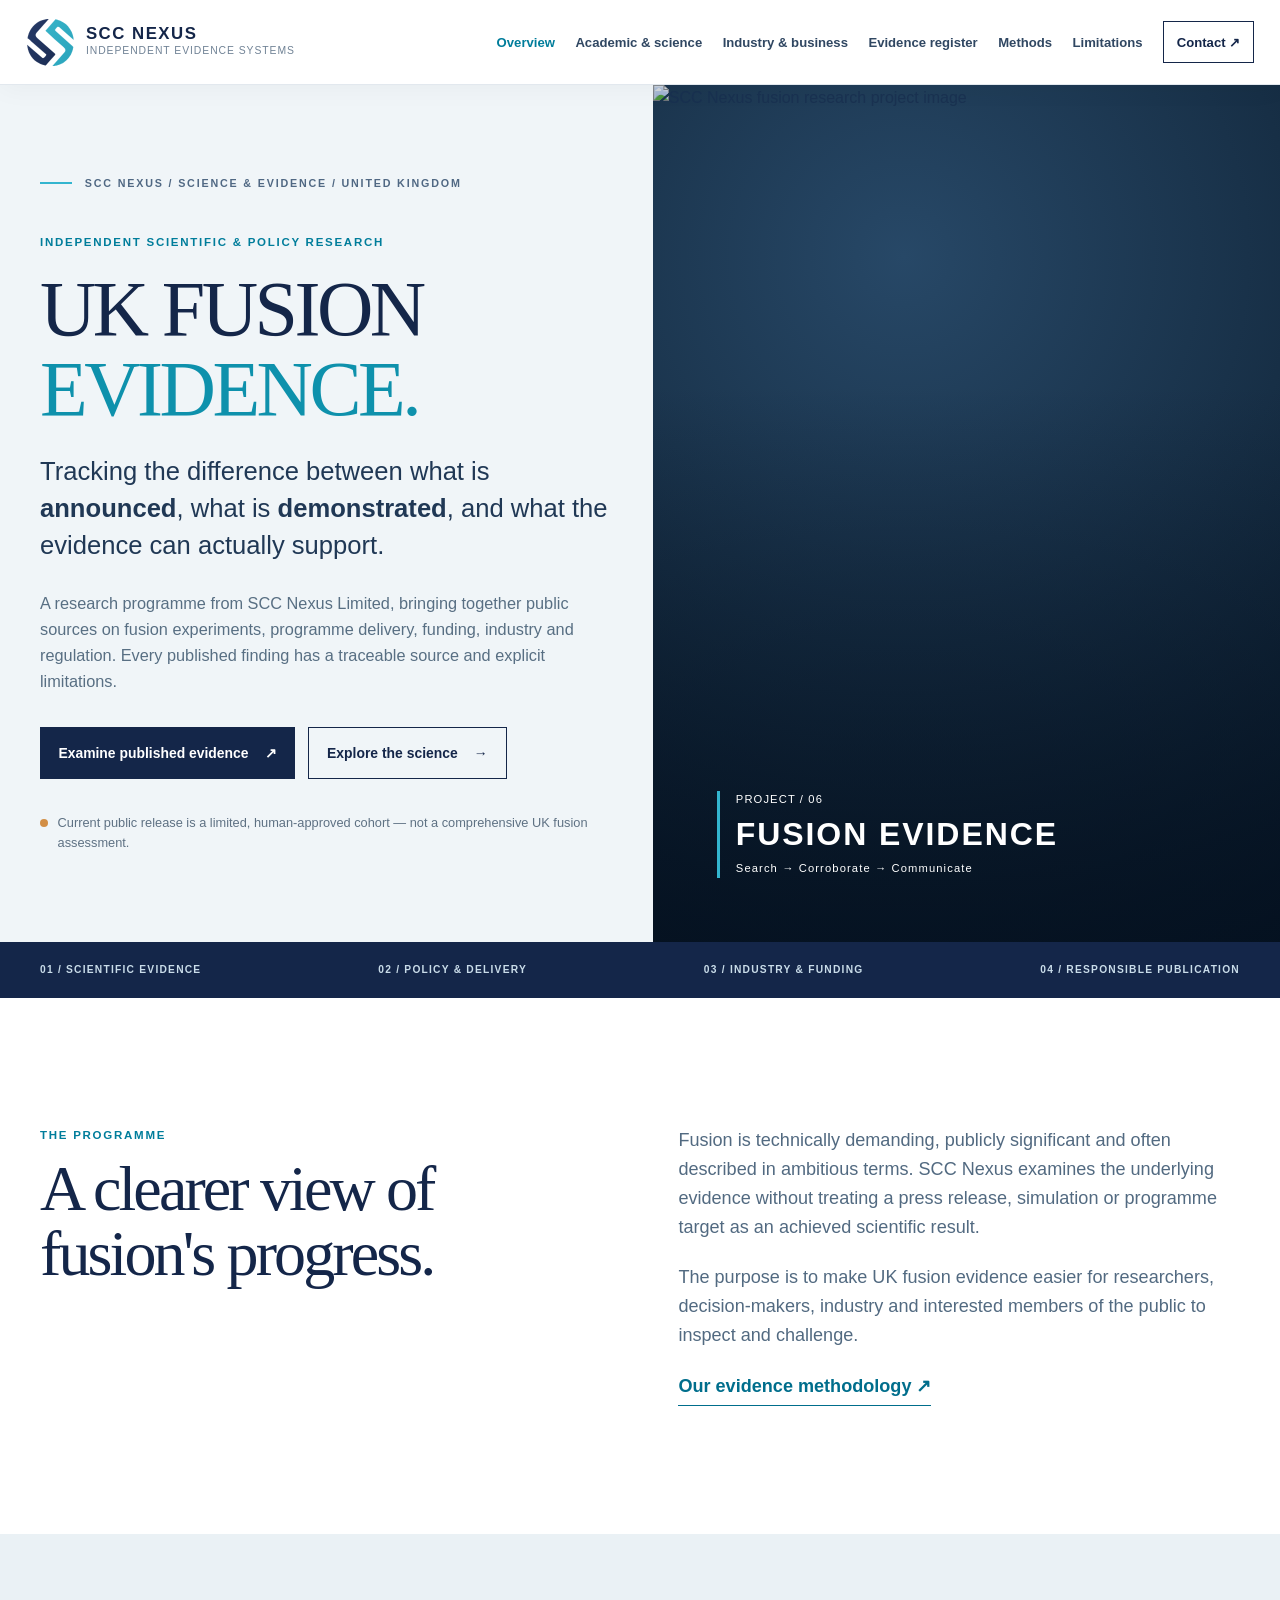
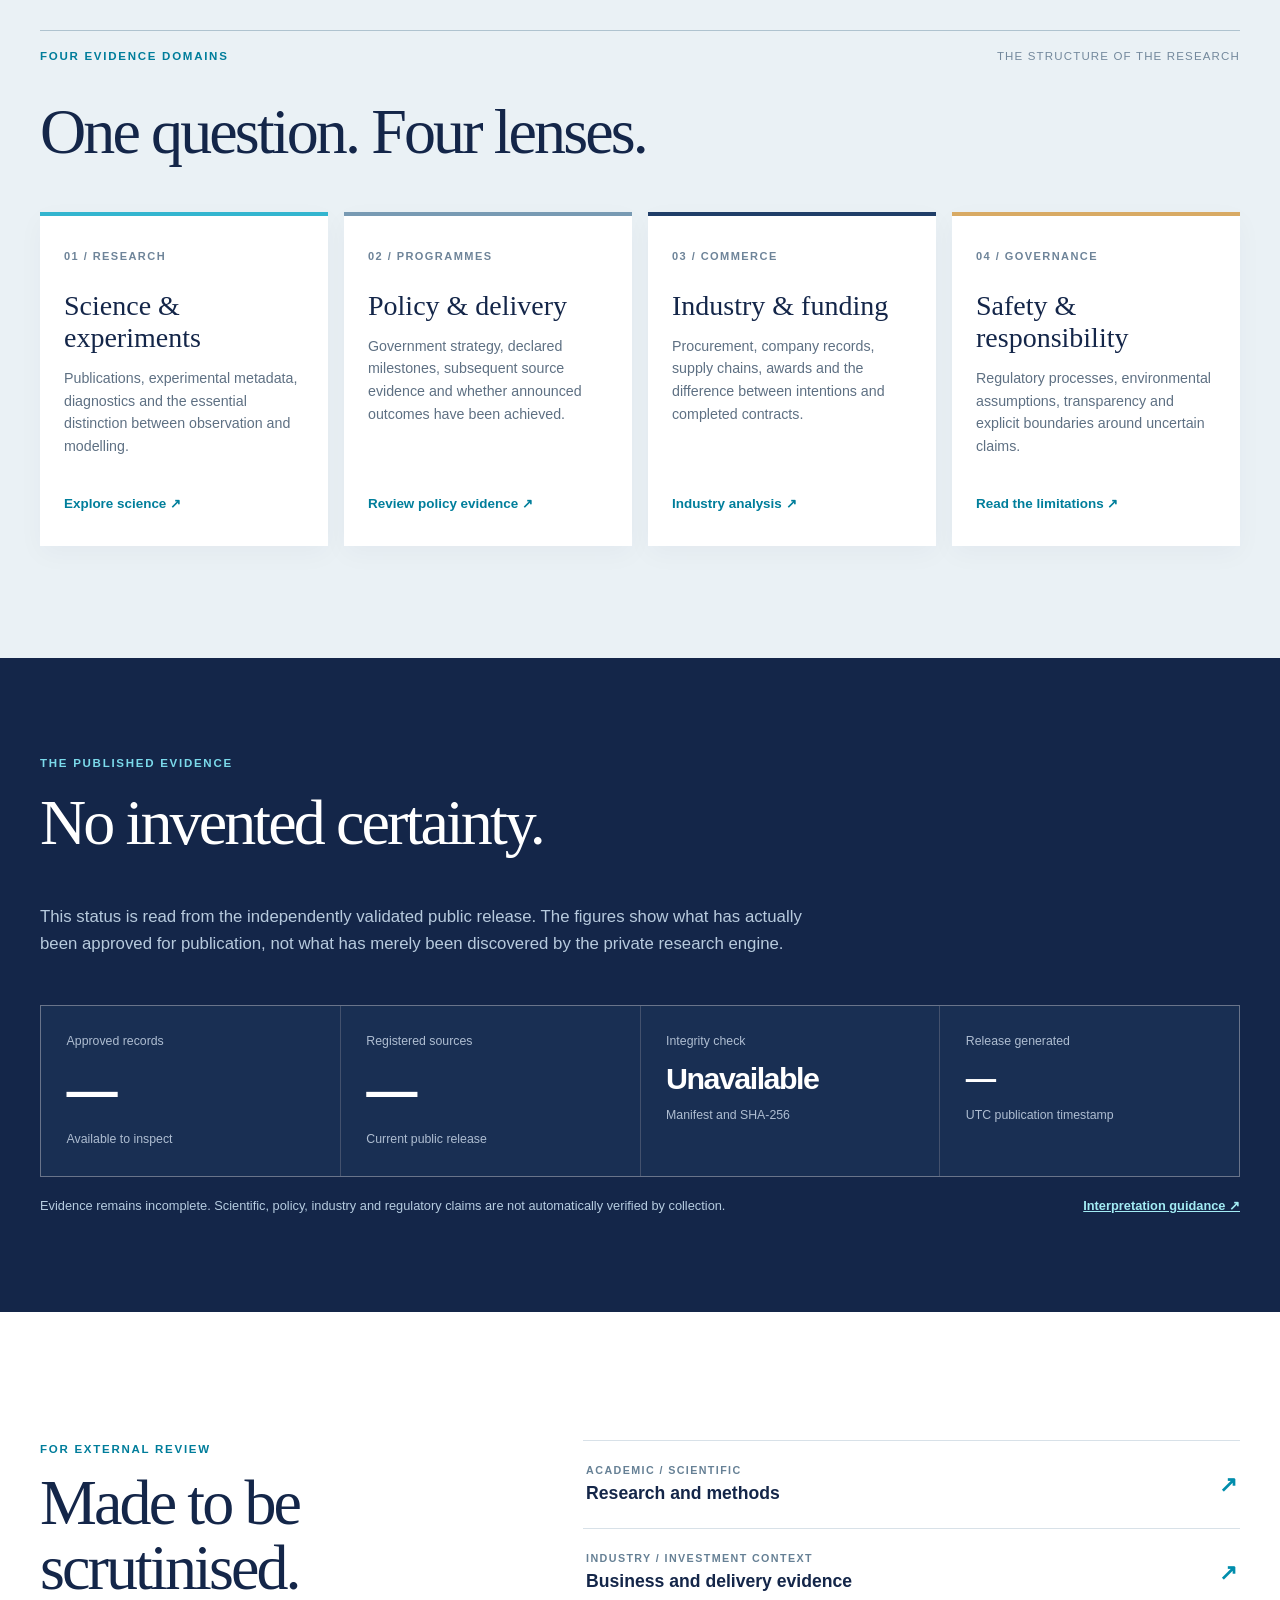
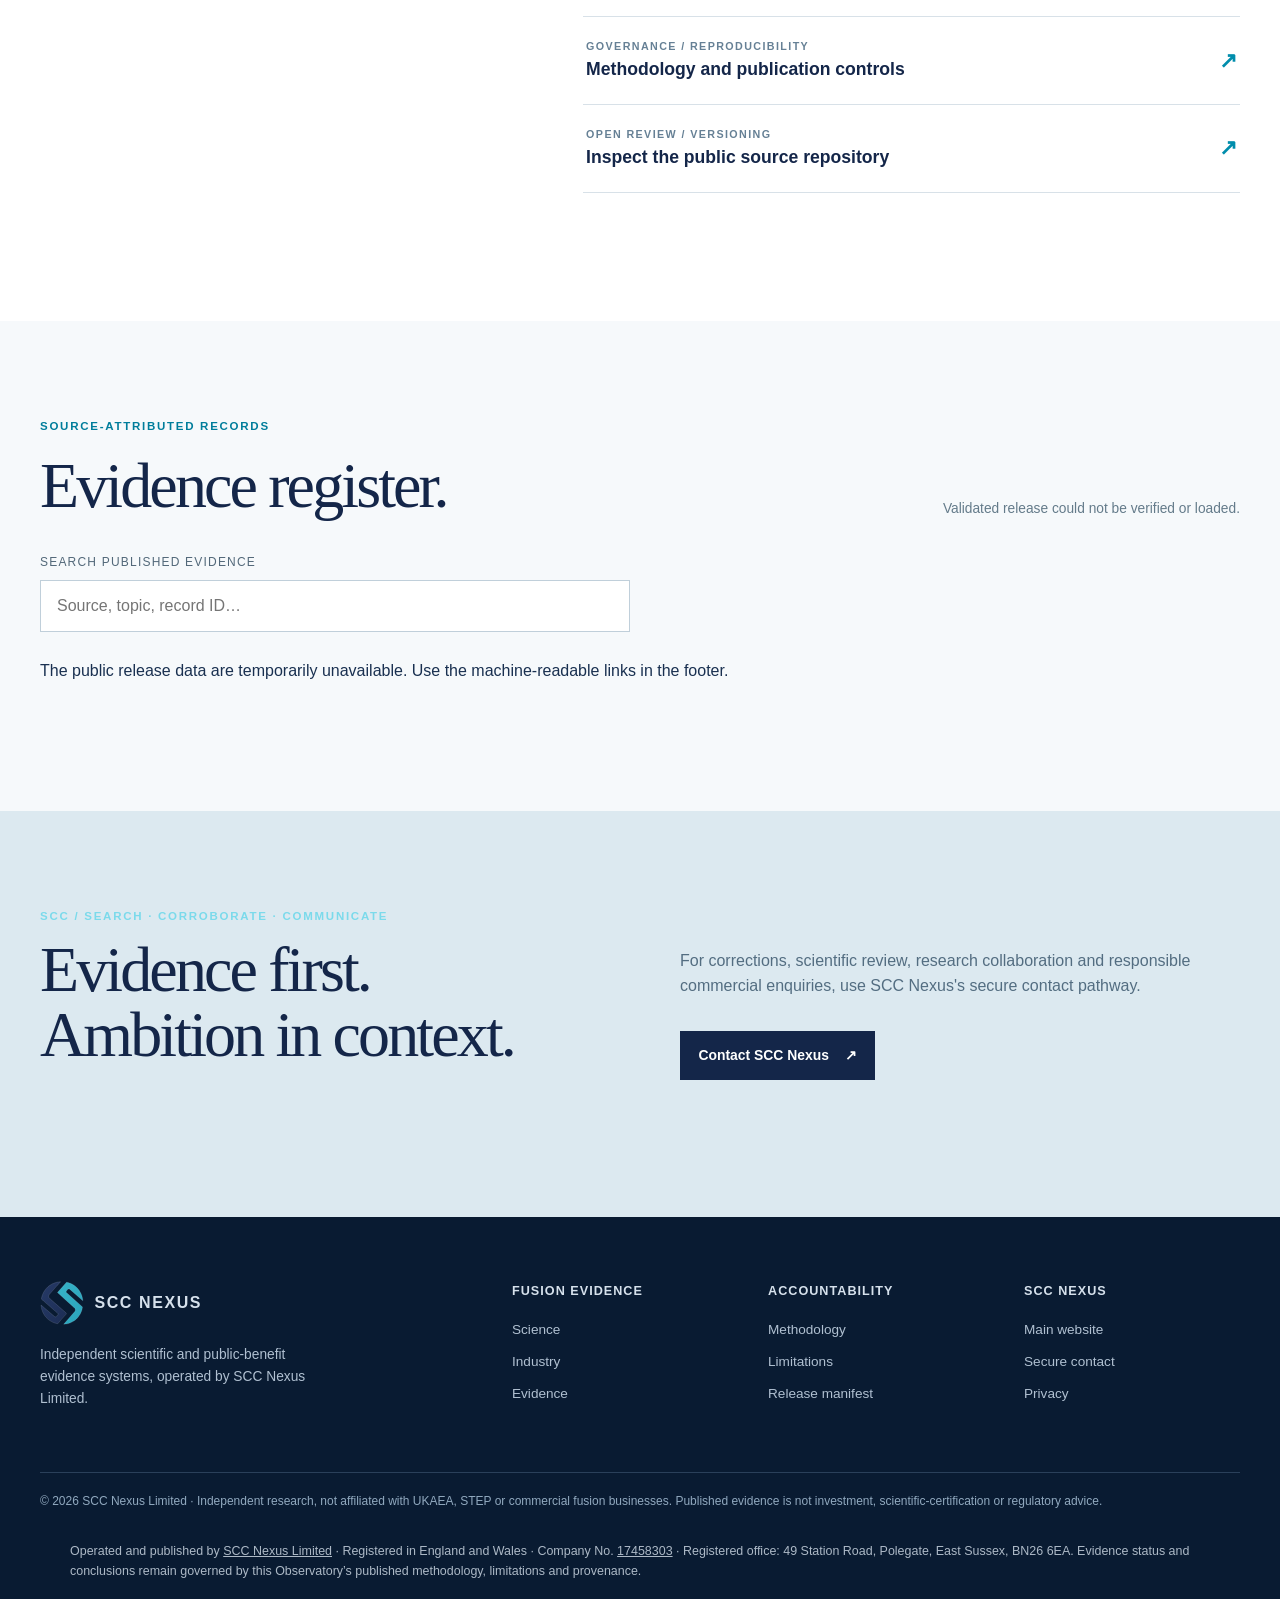
==== commit ffcfaa10: "Unify SCC brand assets, correct secondary navigation and enforce release-safe regression checks" ====
--- a/docs/index.html
+++ b/docs/index.html
@@ -27,7 +27,7 @@
 <header class="fusion-header site-header" data-header>
   <div class="fusion-nav-shell">
     <a class="fusion-brand" href="https://sccnexus.co.uk/" aria-label="SCC Nexus home">
-      <img src="/assets/brand/nexus-mark.svg" alt="" width="49" height="49">
+      <img src="favicon.svg" alt="" width="49" height="49">
       <span><strong>SCC NEXUS</strong><small>Independent evidence systems</small></span>
     </a>
     <button class="menu-toggle" type="button" aria-label="Toggle navigation" aria-expanded="false" aria-controls="primary-links"><span></span><span></span><span></span></button>
@@ -111,7 +111,7 @@
 </main>
 <footer class="fusion-footer">
   <div class="fusion-container footer-main">
-    <div class="footer-identity"><a href="https://sccnexus.co.uk/"><img src="/assets/brand/nexus-mark.svg" alt="" width="44" height="44"><strong>SCC NEXUS</strong></a><p>Independent scientific and public-benefit evidence systems, operated by SCC Nexus Limited.</p></div>
+    <div class="footer-identity"><a href="https://sccnexus.co.uk/"><img src="favicon.svg" alt="" width="44" height="44"><strong>SCC NEXUS</strong></a><p>Independent scientific and public-benefit evidence systems, operated by SCC Nexus Limited.</p></div>
     <div><h3>Fusion Evidence</h3><a href="research/">Science</a><a href="business/">Industry</a><a href="explore.html">Evidence</a></div>
     <div><h3>Accountability</h3><a href="methodology.html">Methodology</a><a href="limitations.html">Limitations</a><a href="data/current/release-manifest.json">Release manifest</a></div>
     <div><h3>SCC Nexus</h3><a href="https://sccnexus.co.uk/">Main website</a><a href="https://sccnexus.co.uk/contact.html">Secure contact</a><a href="https://sccnexus.co.uk/privacy.html">Privacy</a></div>
